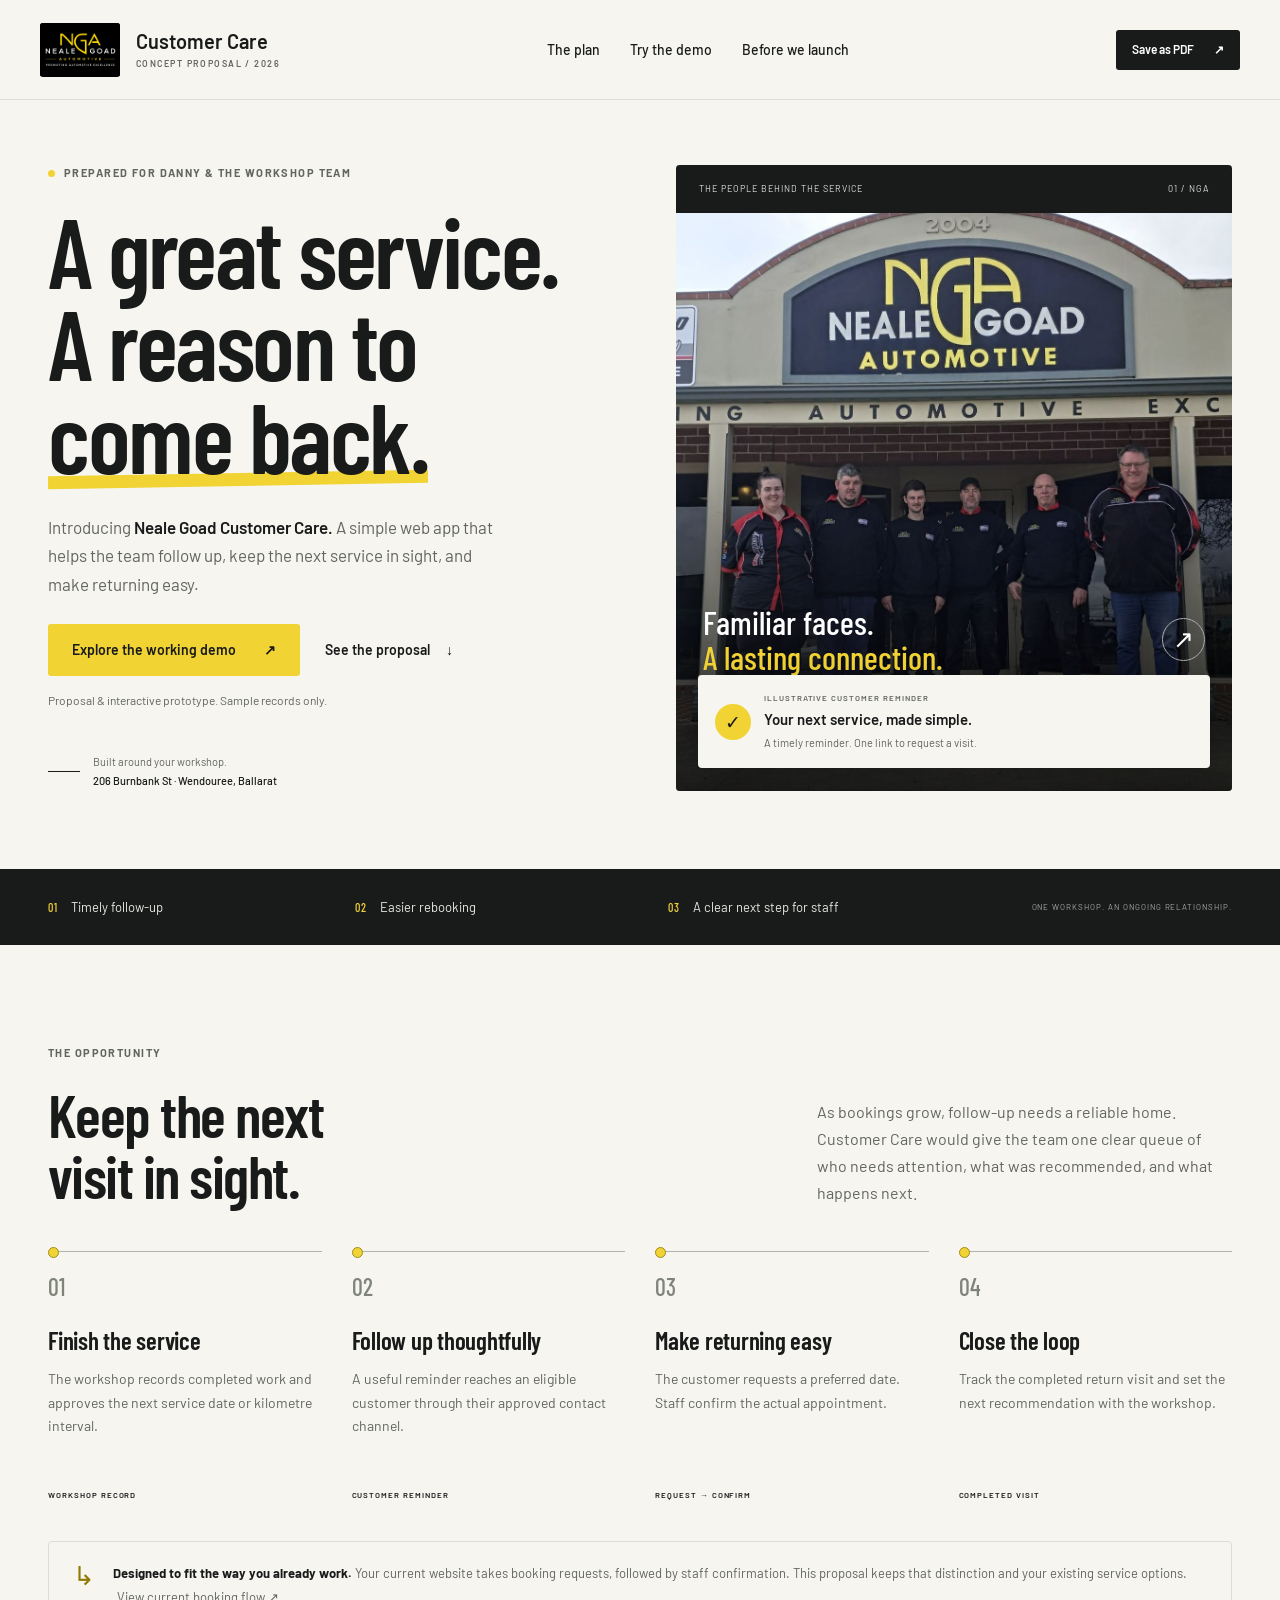
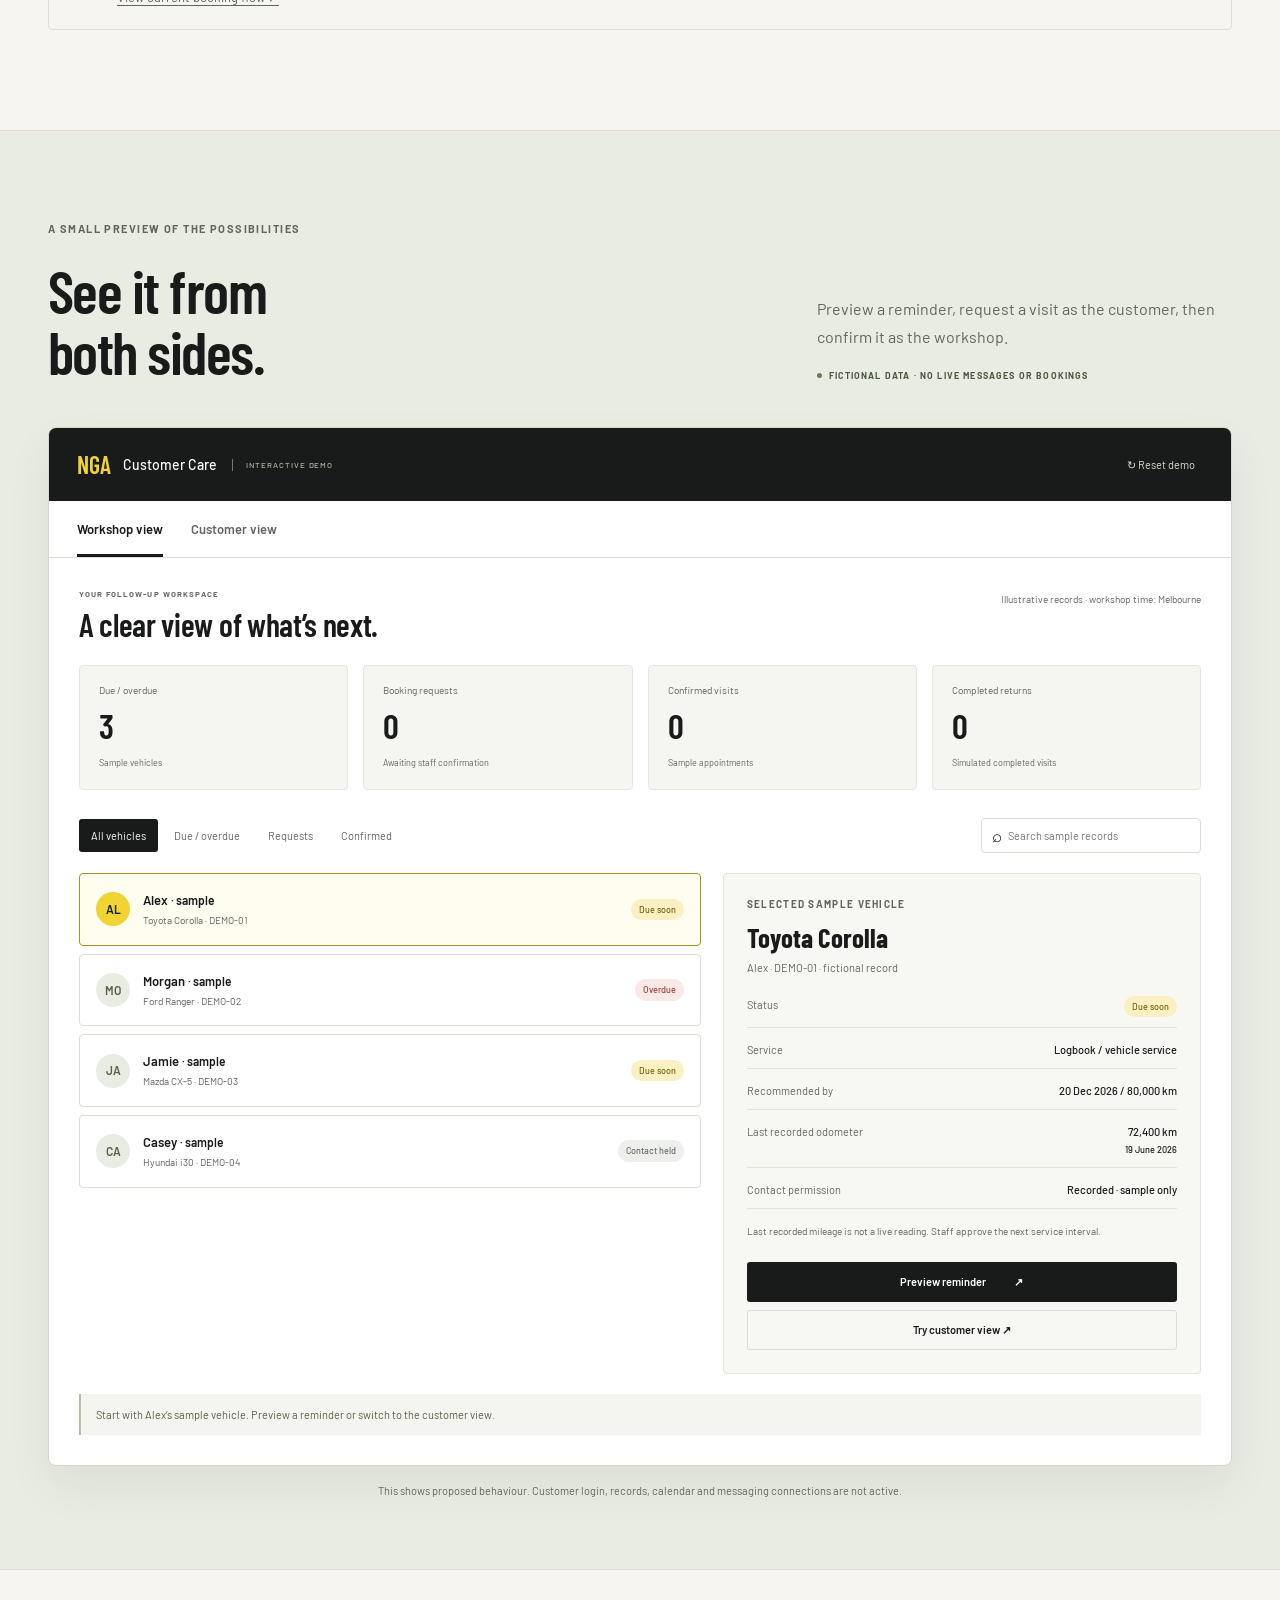
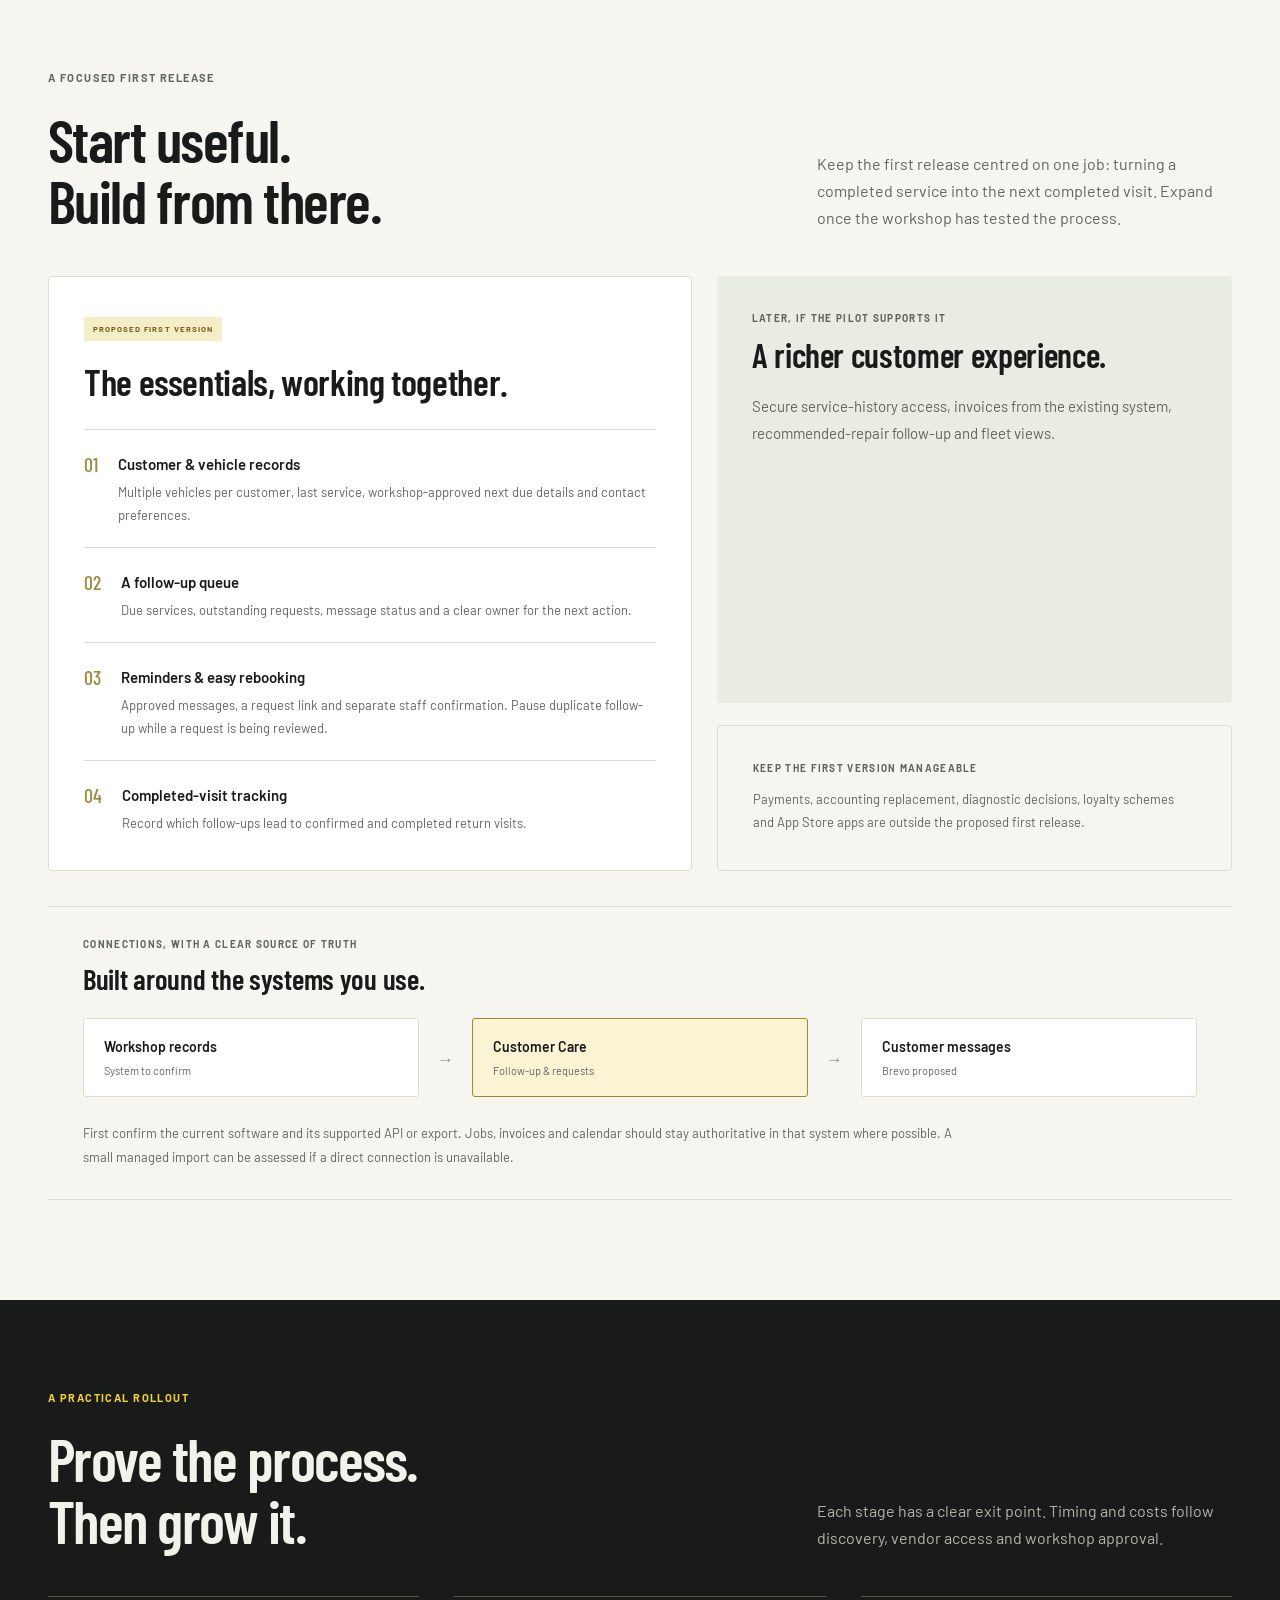
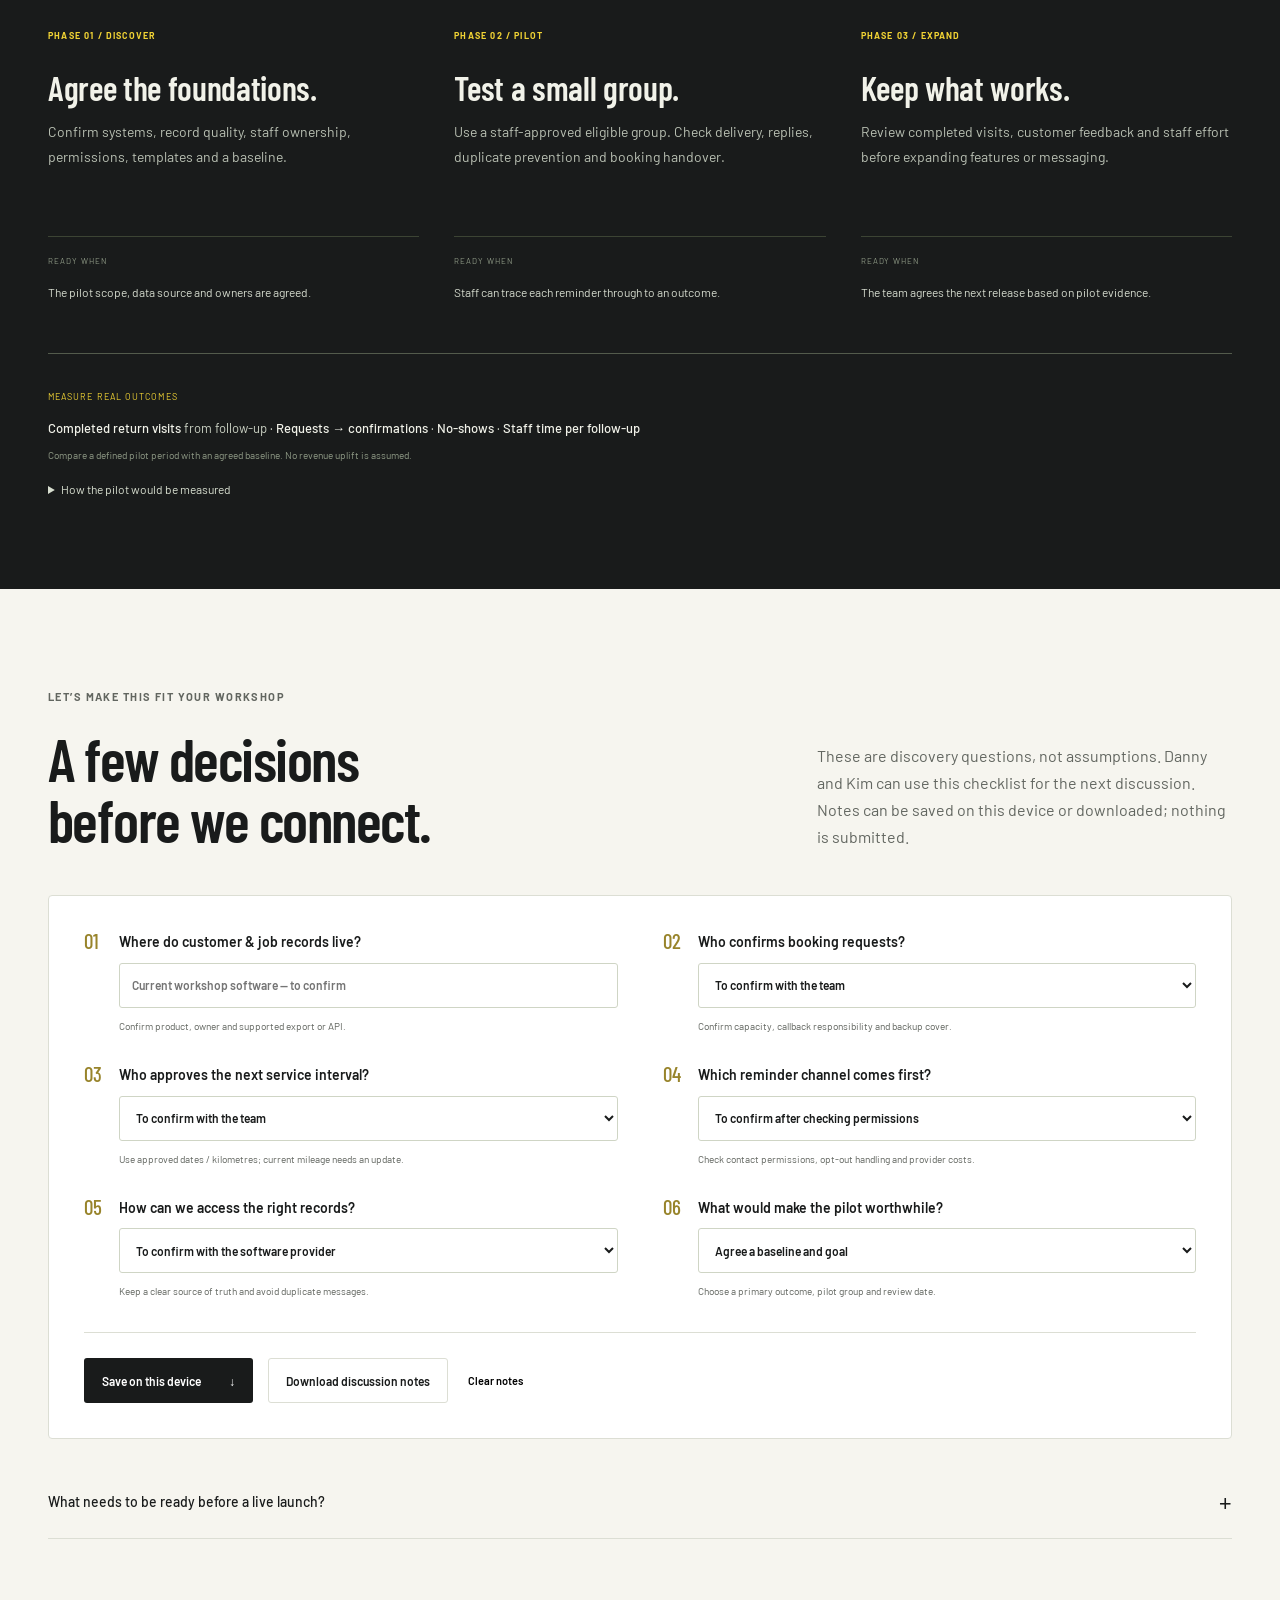
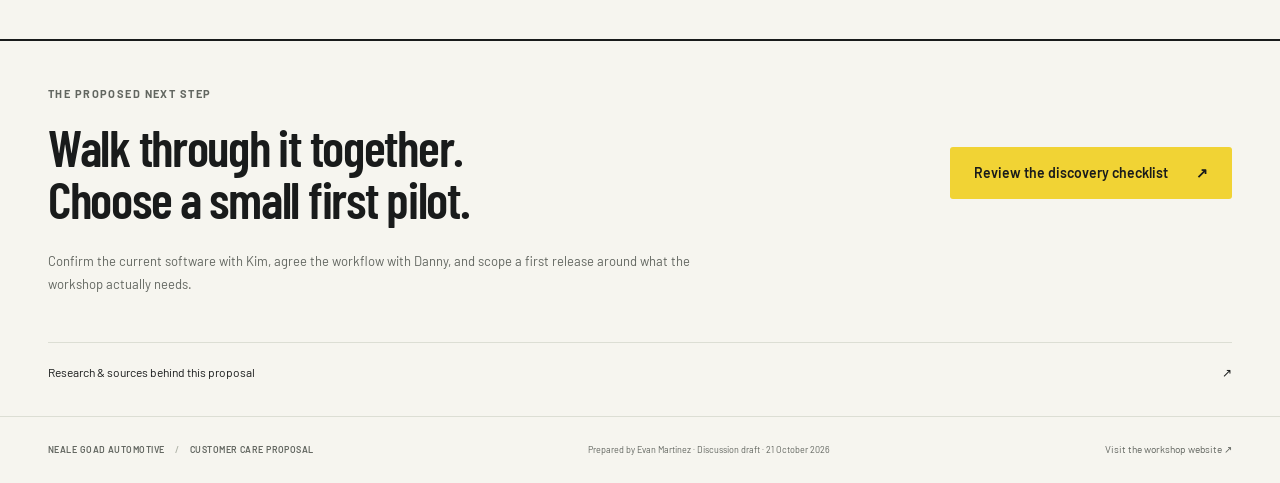
==== index.html @ a25756d2 "Add Customer Care proposal, interactive demo and discovery checklist" ====
<!doctype html>
<html lang="en-AU">
<head>
  <meta charset="utf-8">
  <meta name="viewport" content="width=device-width, initial-scale=1">
  <meta name="robots" content="noindex, nofollow">
  <meta name="description" content="A proposal for Neale Goad Customer Care: timely service follow-up, easier rebooking and a clear view of returning customers. Includes an interactive demonstration.">
  <meta name="theme-color" content="#191b1b">
  <title>Customer Care — A proposal for Neale Goad Automotive</title>
  <link rel="icon" href="assets/favicon.svg" type="image/svg+xml">
  <link rel="preconnect" href="https://fonts.googleapis.com">
  <link rel="preconnect" href="https://fonts.gstatic.com" crossorigin>
  <link href="https://fonts.googleapis.com/css2?family=Barlow+Condensed:wght@500;600;700;800&family=Barlow:wght@400;500;600;700&display=swap" rel="stylesheet">
  <link rel="stylesheet" href="styles.css">
  <script src="app.js" defer></script>
</head>
<body>
<a class="skip-link" href="#main">Skip to content</a>
<header class="header">
  <a class="brand" href="#" aria-label="Customer Care proposal home"><img src="assets/nga-logo.jpeg" width="84" height="56" alt="Neale Goad Automotive"><span>Customer Care<small>CONCEPT PROPOSAL / 2026</small></span></a>
  <nav aria-label="Main navigation"><a href="#the-plan">The plan</a><a href="#demo">Try the demo</a><a href="#launch">Before we launch</a></nav>
  <button class="button button-small button-dark" id="print-button" type="button">Save as PDF <span aria-hidden="true">↗</span></button>
</header>
<main id="main">
  <section class="hero wrap">
    <div class="hero-copy">
      <p class="eyebrow"><span class="dot"></span> PREPARED FOR DANNY & THE WORKSHOP TEAM</p>
      <h1>A great service.<br>A reason to<br><span>come back.</span></h1>
      <p class="hero-intro">Introducing <strong>Neale Goad Customer Care.</strong> A simple web app that helps the team follow up, keep the next service in sight, and make returning easy.</p>
      <div class="hero-actions"><a class="button button-yellow" href="#demo">Explore the working demo <span aria-hidden="true">↗</span></a><a class="text-link" href="#the-plan">See the proposal <span aria-hidden="true">↓</span></a></div>
      <p class="fine hero-note">Proposal & interactive prototype. Sample records only.</p>
      <div class="hero-signature"><span class="signature-line"></span><span>Built around your workshop.<br><strong>206 Burnbank St · Wendouree, Ballarat</strong></span></div>
    </div>
    <div class="hero-visual">
      <div class="visual-label"><span>THE PEOPLE BEHIND THE SERVICE</span><span>01 / NGA</span></div>
      <img class="team-photo" src="assets/workshop-team.jpg" width="1400" height="1322" alt="The Neale Goad Automotive team outside the Wendouree workshop">
      <div class="photo-caption"><span>Familiar faces.<br><strong>A lasting connection.</strong></span><span class="round-arrow" aria-hidden="true">↗</span></div>
      <div class="notification"><span class="notification-icon" aria-hidden="true">✓</span><div><small>ILLUSTRATIVE CUSTOMER REMINDER</small><strong>Your next service, made simple.</strong><span>A timely reminder. One link to request a visit.</span></div></div>
    </div>
  </section>

  <div class="value-strip"><div class="wrap strip-inner"><span><b>01</b> Timely follow-up</span><span><b>02</b> Easier rebooking</span><span><b>03</b> A clear next step for staff</span><span class="strip-end">ONE WORKSHOP. AN ONGOING RELATIONSHIP.</span></div></div>

  <section class="section wrap" id="the-plan">
    <div class="section-heading"><div><p class="eyebrow">THE OPPORTUNITY</p><h2>Keep the next<br>visit in sight.</h2></div><p>As bookings grow, follow-up needs a reliable home. Customer Care would give the team one clear queue of who needs attention, what was recommended, and what happens next.</p></div>
    <div class="journey" aria-label="Proposed customer journey">
      <article><span class="step-number">01</span><h3>Finish the service</h3><p>The workshop records completed work and approves the next service date or kilometre interval.</p><span class="step-tag">WORKSHOP RECORD</span></article>
      <article><span class="step-number">02</span><h3>Follow up thoughtfully</h3><p>A useful reminder reaches an eligible customer through their approved contact channel.</p><span class="step-tag">CUSTOMER REMINDER</span></article>
      <article><span class="step-number">03</span><h3>Make returning easy</h3><p>The customer requests a preferred date. Staff confirm the actual appointment.</p><span class="step-tag">REQUEST → CONFIRM</span></article>
      <article><span class="step-number">04</span><h3>Close the loop</h3><p>Track the completed return visit and set the next recommendation with the workshop.</p><span class="step-tag">COMPLETED VISIT</span></article>
    </div>
    <div class="alignment-note"><span class="note-icon" aria-hidden="true">↳</span><p><strong>Designed to fit the way you already work.</strong> Your current website takes booking requests, followed by staff confirmation. This proposal keeps that distinction and your existing service options. <a href="https://ballaratcarrepairsandservicing.com.au/book-service/" target="_blank" rel="noopener">View current booking flow ↗</a></p></div>
  </section>

  <section class="demo-section" id="demo">
    <div class="wrap">
      <div class="section-heading"><div><p class="eyebrow">A SMALL PREVIEW OF THE POSSIBILITIES</p><h2>See it from<br>both sides.</h2></div><div class="demo-explanation"><p>Preview a reminder, request a visit as the customer, then confirm it as the workshop.</p><div class="sample-tag"><span class="dot"></span> FICTIONAL DATA · NO LIVE MESSAGES OR BOOKINGS</div></div></div>
      <div class="demo-shell">
        <div class="demo-topbar"><div class="demo-wordmark"><span>NGA</span> Customer Care <small>INTERACTIVE DEMO</small></div><button class="reset-button" id="reset-demo" type="button">↻ Reset demo</button></div>
        <div class="demo-tabs" role="tablist" aria-label="Demo perspective"><button id="staff-tab" role="tab" aria-selected="true" aria-controls="staff-panel" tabindex="0">Workshop view</button><button id="customer-tab" role="tab" aria-selected="false" aria-controls="customer-panel" tabindex="-1">Customer view</button></div>
        <div class="demo-panel" id="staff-panel" role="tabpanel" aria-labelledby="staff-tab">
          <div class="dashboard-header"><div><p class="mini-label">YOUR FOLLOW-UP WORKSPACE</p><h3>A clear view of what’s next.</h3></div><span class="muted-label">Illustrative records · workshop time: Melbourne</span></div>
          <div class="dashboard-stats" id="demo-stats"></div>
          <div class="dashboard-tools"><div class="filter-group" role="group" aria-label="Filter sample records"><button class="active" data-filter="all" aria-pressed="true">All vehicles</button><button data-filter="due" aria-pressed="false">Due / overdue</button><button data-filter="requested" aria-pressed="false">Requests</button><button data-filter="confirmed" aria-pressed="false">Confirmed</button></div><label class="search-field"><span class="sr-only">Search sample customer or vehicle</span><span aria-hidden="true">⌕</span><input id="sample-search" type="search" placeholder="Search sample records" autocomplete="off"></label></div>
          <div class="workspace-grid"><div class="records-list" id="records-list" aria-label="Sample vehicle records"></div><aside class="record-detail" id="record-detail" aria-label="Selected vehicle details"></aside></div>
          <div class="demo-status" role="status" aria-live="polite" id="demo-status">Start with Alex’s sample vehicle. Preview a reminder or switch to the customer view.</div>
        </div>
        <div class="demo-panel" id="customer-panel" role="tabpanel" aria-labelledby="customer-tab" hidden>
          <div class="customer-layout">
            <div class="customer-summary"><p class="mini-label">ALEX · SAMPLE CUSTOMER</p><h3>Your next visit,<br>without the fuss.</h3><div class="vehicle-illustration" aria-hidden="true"><svg viewBox="0 0 400 150" fill="none"><path d="M53 98 75 58c5-8 13-13 24-13h158c12 0 22 5 31 13l34 30 28 9c10 3 15 9 15 20v7H35v-12c0-8 6-13 18-14Z" fill="#f1d334" stroke="#191b1b" stroke-width="3"/><path d="m97 53-23 39h214l-34-39H97Z" fill="#fffcef" stroke="#191b1b" stroke-width="3"/><path d="M184 53v39" stroke="#191b1b" stroke-width="3"/><circle cx="108" cy="122" r="23" fill="#191b1b"/><circle cx="108" cy="122" r="11" fill="#d8d8cf"/><circle cx="297" cy="122" r="23" fill="#191b1b"/><circle cx="297" cy="122" r="11" fill="#d8d8cf"/><path d="M38 106h26m267 0h28M199 103h16" stroke="#191b1b" stroke-width="3"/></svg></div><h4>Toyota Corolla</h4><p class="sample-registration">DEMO-01 · Illustrative vehicle</p><div class="customer-recommendation"><small>WORKSHOP-SET RECOMMENDATION</small><strong id="customer-due"></strong><span>Or 80,000 km, whichever comes first.</span><p><span id="customer-odometer-note">Last recorded: 72,400 km. Current mileage has not been checked.</span></p></div><div class="customer-state" id="customer-state"></div></div>
            <form id="booking-form" class="booking-form"><p class="mini-label">TRY A SAMPLE REQUEST</p><h3>When would suit you?</h3><p>Choose a preference. The workshop would get in touch to confirm your appointment.</p><label>Service<select id="booking-service" required><option>Logbook / vehicle service</option><option>Mechanical repairs</option><option>Brakes</option><option>Roadworthy inspection</option><option>Diesel / truck</option><option>Fleet servicing</option><option>Classic vehicle</option><option>Other / not sure</option></select></label><div class="form-row"><label>Preferred date<input type="date" id="booking-date" required></label><label>Preferred time<select id="booking-time"><option>Morning</option><option>Afternoon</option><option>Anytime</option></select></label></div><label class="check-label"><input id="pickup-request" type="checkbox"><span>I’d like to ask about pickup & delivery.<small>Within 10 km of Ballarat CBD; staff confirm eligibility and arrangements.</small></span></label><p class="form-error" id="booking-error" role="alert"></p><button class="button button-dark" type="submit" id="request-booking">Try a booking request <span aria-hidden="true">↗</span></button><p class="fine">Demonstration only. Your sample request stays in this page until reset or refresh. Do not enter real customer information.</p><div class="booking-result" id="booking-result" role="status" hidden></div></form>
          </div>
        </div>
      </div>
      <p class="demo-footnote">This shows proposed behaviour. Customer login, records, calendar and messaging connections are not active.</p>
    </div>
  </section>

  <section class="section wrap scope-section" id="scope">
    <div class="section-heading"><div><p class="eyebrow">A FOCUSED FIRST RELEASE</p><h2>Start useful.<br>Build from there.</h2></div><p>Keep the first release centred on one job: turning a completed service into the next completed visit. Expand once the workshop has tested the process.</p></div>
    <div class="scope-grid"><article class="scope-main"><span class="pill">PROPOSED FIRST VERSION</span><h3>The essentials, working together.</h3><ul class="feature-list"><li><span>01</span><div><strong>Customer & vehicle records</strong><p>Multiple vehicles per customer, last service, workshop-approved next due details and contact preferences.</p></div></li><li><span>02</span><div><strong>A follow-up queue</strong><p>Due services, outstanding requests, message status and a clear owner for the next action.</p></div></li><li><span>03</span><div><strong>Reminders & easy rebooking</strong><p>Approved messages, a request link and separate staff confirmation. Pause duplicate follow-up while a request is being reviewed.</p></div></li><li><span>04</span><div><strong>Completed-visit tracking</strong><p>Record which follow-ups lead to confirmed and completed return visits.</p></div></li></ul></article><div class="scope-side"><article><p class="mini-label">LATER, IF THE PILOT SUPPORTS IT</p><h3>A richer customer experience.</h3><p>Secure service-history access, invoices from the existing system, recommended-repair follow-up and fleet views.</p></article><article class="scope-boundary"><p class="mini-label">KEEP THE FIRST VERSION MANAGEABLE</p><p>Payments, accounting replacement, diagnostic decisions, loyalty schemes and App Store apps are outside the proposed first release.</p></article></div></div>
    <div class="connections"><div><p class="mini-label">CONNECTIONS, WITH A CLEAR SOURCE OF TRUTH</p><h3>Built around the systems you use.</h3></div><div class="connection-flow"><span>Workshop records<small>System to confirm</small></span><i aria-hidden="true">→</i><span class="flow-focus">Customer Care<small>Follow-up & requests</small></span><i aria-hidden="true">→</i><span>Customer messages<small>Brevo proposed</small></span></div><p>First confirm the current software and its supported API or export. Jobs, invoices and calendar should stay authoritative in that system where possible. A small managed import can be assessed if a direct connection is unavailable.</p></div>
  </section>

  <section class="rollout-section"><div class="wrap"><div class="section-heading"><div><p class="eyebrow">A PRACTICAL ROLLOUT</p><h2>Prove the process.<br>Then grow it.</h2></div><p>Each stage has a clear exit point. Timing and costs follow discovery, vendor access and workshop approval.</p></div><div class="rollout-grid"><article><span class="phase">PHASE 01 / DISCOVER</span><h3>Agree the foundations.</h3><p>Confirm systems, record quality, staff ownership, permissions, templates and a baseline.</p><div class="exit"><small>READY WHEN</small><span>The pilot scope, data source and owners are agreed.</span></div></article><article><span class="phase">PHASE 02 / PILOT</span><h3>Test a small group.</h3><p>Use a staff-approved eligible group. Check delivery, replies, duplicate prevention and booking handover.</p><div class="exit"><small>READY WHEN</small><span>Staff can trace each reminder through to an outcome.</span></div></article><article><span class="phase">PHASE 03 / EXPAND</span><h3>Keep what works.</h3><p>Review completed visits, customer feedback and staff effort before expanding features or messaging.</p><div class="exit"><small>READY WHEN</small><span>The team agrees the next release based on pilot evidence.</span></div></article></div><div class="metrics-line"><span>MEASURE REAL OUTCOMES</span><p><strong>Completed return visits</strong> from follow-up · <strong>Requests → confirmations</strong> · <strong>No-shows</strong> · <strong>Staff time per follow-up</strong></p><small>Compare a defined pilot period with an agreed baseline. No revenue uplift is assumed.</small><details class="metric-definitions"><summary>How the pilot would be measured</summary><p><strong>Return rate:</strong> eligible reminder recipients with a completed return service ÷ eligible reminder recipients, within an agreed measurement window. Match visits to the follow-up record; do not assume a reminder caused every return.</p><p><strong>Request conversion:</strong> confirmed appointments ÷ booking requests for the same cohort and period. Track completed visits separately.</p><p><strong>No-show rate:</strong> missed appointments ÷ confirmed appointments due in the period. Compare staff follow-up time using the same task definition before and during the pilot.</p></details></div></div></section>

  <section class="section wrap" id="launch">
    <div class="section-heading"><div><p class="eyebrow">LET’S MAKE THIS FIT YOUR WORKSHOP</p><h2>A few decisions<br>before we connect.</h2></div><p>These are discovery questions, not assumptions. Danny and Kim can use this checklist for the next discussion. Notes can be saved on this device or downloaded; nothing is submitted.</p></div>
    <form id="discovery-form" class="discovery-form"><div class="discovery-grid"><label><span class="question-number">01</span><strong>Where do customer & job records live?</strong><input id="system-name" name="system" placeholder="Current workshop software — to confirm" maxlength="120" autocomplete="off"><small>Confirm product, owner and supported export or API.</small></label><label><span class="question-number">02</span><strong>Who confirms booking requests?</strong><select name="bookingOwner"><option value="">To confirm with the team</option>Kim / service advisor — proposed</option>Workshop manager — proposed</option>Another nominated staff member</option></select><small>Confirm capacity, callback responsibility and backup cover.</small></label><label><span class="question-number">03</span><strong>Who approves the next service interval?</strong><select name="serviceOwner"><option value="">To confirm with the team</option>Assigned technician</option>Workshop manager</option>Existing software schedule, reviewed by staff</option></select><small>Use approved dates / kilometres; current mileage needs an update.</small></label><label><span class="question-number">04</span><strong>Which reminder channel comes first?</strong><select name="channel"><option value="">To confirm after checking permissions</option>Email-first pilot</option>SMS-first pilot, subject to sender setup</option>Both, using customer preferences</option></select><small>Check contact permissions, opt-out handling and provider costs.</small></label><label><span class="question-number">05</span><strong>How can we access the right records?</strong><select name="dataPath"><option value="">To confirm with the software provider</option>Supported API / integration</option>Staff-managed export for a small pilot</option>Data review needed before deciding</option></select><small>Keep a clear source of truth and avoid duplicate messages.</small></label><label><span class="question-number">06</span><strong>What would make the pilot worthwhile?</strong><select name="pilotGoal"><option value="">Agree a baseline and goal</option>More completed returning services</option>Less manual follow-up time</option>Fewer missed appointments</option></select><small>Choose a primary outcome, pilot group and review date.</small></label></div><div class="discovery-actions"><button class="button button-dark" id="save-notes" type="button">Save on this device <span aria-hidden="true">↓</span></button><button class="button button-outline" id="download-notes" type="button">Download discussion notes</button><button class="text-link" id="clear-notes" type="button">Clear notes</button><span id="notes-status" role="status" aria-live="polite"></span></div></form>
    <details class="launch-details"><summary>What needs to be ready before a live launch?<span aria-hidden="true">+</span></summary><div class="readiness-grid"><div><h3>Records & access</h3><p>Confirm customer ownership, staff permissions, secure customer access, backup and retention rules. A registration number alone should not unlock someone’s history.</p></div><div><h3>Messages & preferences</h3><p>Approve templates, consent evidence, reply ownership, opt-out handling and Australian SMS sender setup. Promotional content needs appropriate marketing permission.</p></div><div><h3>Workshop operations</h3><p>Confirm actual hours, pickup eligibility, appointment capacity and who handles exceptions. Roadworthy inspections are not given an invented recurring expiry schedule.</p></div><div><h3>Live service connections</h3><p>A secure backend, vendor access, monitoring and approved running costs are required. This public prototype cannot send messages or access workshop records.</p></div></div></details>
  </section>

  <section class="closing wrap"><p class="eyebrow">THE PROPOSED NEXT STEP</p><div><h2>Walk through it together.<br>Choose a small first pilot.</h2><a class="button button-yellow" href="#launch">Review the discovery checklist <span aria-hidden="true">↗</span></a></div><p>Confirm the current software with Kim, agree the workflow with Danny, and scope a first release around what the workshop actually needs.</p></section>
  <section class="sources wrap"><details><summary>Research & sources behind this proposal <span aria-hidden="true">↗</span></summary><p>Reviewed 21 October 2026. Business information comes from the public website. App features, rollout and sample records are proposals; integration access remains unconfirmed.</p><div class="source-links"><a href="https://ballaratcarrepairsandservicing.com.au/" target="_blank" rel="noopener">Workshop identity & team ↗</a><a href="https://ballaratcarrepairsandservicing.com.au/book-service/" target="_blank" rel="noopener">Existing booking request flow ↗</a><a href="https://ballaratcarrepairsandservicing.com.au/services-ballarat/" target="_blank" rel="noopener">Current service range ↗</a><a href="https://developers.brevo.com/docs/send-a-transactional-email" target="_blank" rel="noopener">Brevo email capabilities ↗</a><a href="https://developers.brevo.com/docs/transactional-sms-endpoints" target="_blank" rel="noopener">Brevo SMS capabilities ↗</a><a href="https://www.acma.gov.au/avoid-sending-spam" target="_blank" rel="noopener">ACMA messaging guidance ↗</a><a href="https://www.acma.gov.au/sms-sender-id-register" target="_blank" rel="noopener">Australian SMS sender setup ↗</a></div></details></section>
</main>
<footer class="footer wrap"><span>NEALE GOAD AUTOMOTIVE <span class="footer-divider">/</span> CUSTOMER CARE PROPOSAL</span><span>Prepared by Evan Martinez · Discussion draft · 21 October 2026</span><a href="https://ballaratcarrepairsandservicing.com.au/" target="_blank" rel="noopener">Visit the workshop website ↗</a></footer>
<dialog id="reminder-dialog" aria-labelledby="reminder-title"><div class="dialog-heading"><div><p class="mini-label">PREVIEW · NOT SENT</p><h2 id="reminder-title">A useful reminder.</h2></div><button id="close-reminder" class="icon-button" aria-label="Close reminder preview">×</button></div><div id="reminder-content"></div><div class="dialog-actions"><button class="button button-dark" id="simulate-reminder">Simulate reminder</button><button class="button button-outline" id="view-customer">Try customer view ↗</button></div><p class="fine">Illustrative wording only. Final templates and channel permissions need workshop approval. No messages leave this demo.</p></dialog>
</body>
</html>
---- styles.css ----
:root{--paper:#f6f5ef;--white:#fff;--ink:#191b1b;--muted:#626660;--line:#dcded4;--yellow:#f1d334;--green:#27704f;--red:#a84036;--head:'Barlow Condensed','Arial Narrow',sans-serif;--body:'Barlow',Arial,sans-serif}
*{box-sizing:border-box}html{scroll-behavior:smooth;scroll-padding-top:100px}body{margin:0;color:var(--ink);background:var(--paper);font:17px/1.55 var(--body);-webkit-font-smoothing:antialiased}button,input,select{font:inherit}button,a,input,select,summary{-webkit-tap-highlight-color:transparent}button,a,summary{touch-action:manipulation}a{color:inherit}button{cursor:pointer}button:disabled{cursor:default}img{max-width:100%;display:block}h1,h2,h3,h4,p{margin:0}h1,h2,h3,h4{line-height:1.02}h1,h2{font-family:var(--head);font-weight:600;letter-spacing:-.025em}h2{font-size:clamp(44px,4.7vw,68px)}h3{font-family:var(--head);font-size:29px;font-weight:600;letter-spacing:-.01em}h4{font-size:21px}p{color:var(--muted)}button{border:0}a,button,input,select,summary{outline-offset:5px}a:focus-visible,button:focus-visible,input:focus-visible,select:focus-visible,summary:focus-visible{outline:3px solid #997600}::selection{background:var(--yellow);color:var(--ink)}[hidden]{display:none!important}.wrap{max-width:1320px;margin:0 auto;padding-left:48px;padding-right:48px}.section{padding-top:100px;padding-bottom:100px}.eyebrow,.mini-label,.pill,.sample-tag,.phase{font-size:11px;letter-spacing:.13em;font-weight:700;line-height:1.5}.eyebrow{display:flex;gap:9px;align-items:center;color:var(--muted);margin-bottom:22px}.dot{display:inline-block;width:7px;height:7px;border-radius:50%;background:var(--yellow);flex:none}.mini-label{color:var(--muted);margin-bottom:12px;font-size:10px}.fine{font-size:12px;line-height:1.5}.sr-only{position:absolute;width:1px;height:1px;padding:0;margin:-1px;overflow:hidden;clip:rect(0,0,0,0);white-space:nowrap;border:0}.skip-link{position:fixed;top:-70px;left:20px;padding:12px 20px;background:var(--yellow);z-index:100}.skip-link:focus{top:10px}.header{height:100px;border-bottom:1px solid var(--line);display:flex;align-items:center;justify-content:space-between;padding:0 max(40px,calc((100vw - 1224px)/2));gap:24px;background:var(--paper)}.brand{display:flex;align-items:center;gap:16px;text-decoration:none}.brand img{width:80px;height:54px;object-fit:contain;background:#000;border-radius:3px}.brand>span{font-weight:600;font-size:20px;line-height:1.1}.brand small{display:block;font-size:9px;color:var(--muted);letter-spacing:.16em;margin-top:7px}.header nav{display:flex;gap:30px}.header nav a{font-size:14px;text-decoration:none;font-weight:500}.header nav a:hover{text-decoration:underline;text-underline-offset:7px}.button{display:inline-flex;gap:28px;align-items:center;justify-content:space-between;min-height:52px;padding:14px 23px;font-weight:600;font-size:14px;text-decoration:none;border:1px solid transparent;border-radius:3px;transition:background .18s,transform .18s}.button:hover:not(:disabled){transform:translateY(-2px)}.button-dark{background:var(--ink);color:var(--white)}.button-dark:hover:not(:disabled){background:#353a35}.button-yellow{background:var(--yellow);color:var(--ink)}.button-yellow:hover{background:#ffe36a}.button-small{font-size:12px;min-height:40px;padding:9px 15px;gap:20px}.button-outline{border-color:var(--line);background:transparent;color:var(--ink)}.button-outline:hover{background:#eaece3}.text-link{font-size:14px;font-weight:600;text-decoration:none;display:inline-flex;gap:16px;align-items:center;background:none;padding:0}.text-link:hover{text-decoration:underline;text-underline-offset:5px}.hero{display:grid;grid-template-columns:1.03fr 1fr;gap:55px;padding-top:65px;padding-bottom:78px;align-items:center}.hero h1{font-size:clamp(72px,7.7vw,108px);line-height:.94;letter-spacing:-.025em}.hero h1>span{position:relative;z-index:0;display:inline-block}.hero h1>span:after{content:'';position:absolute;z-index:-1;left:0;bottom:-5px;width:100%;height:13px;background:var(--yellow);transform:rotate(-1deg)}.hero-intro{font-size:17px;max-width:460px;margin-top:32px;line-height:1.65}.hero-intro strong{color:var(--ink);font-weight:600}.hero-actions{display:flex;align-items:center;gap:25px;margin-top:26px;flex-wrap:wrap}.hero-note{margin-top:15px}.hero-signature{display:flex;align-items:center;gap:13px;margin-top:43px;font-size:11px;line-height:1.8;color:var(--muted)}.hero-signature strong{font-weight:500;color:var(--ink)}.signature-line{width:32px;height:1px;background:var(--ink)}.hero-visual{position:relative;align-self:stretch;min-height:590px;background:#272c2a;border-radius:4px;overflow:hidden}.visual-label{position:absolute;top:0;z-index:2;left:0;right:0;padding:17px 23px;display:flex;justify-content:space-between;background:var(--ink);color:#ddd;font-size:9px;letter-spacing:.11em}.team-photo{height:100%;width:100%;object-fit:cover;position:absolute;object-position:52% center}.hero-visual:after{content:'';position:absolute;inset:40% 0 0;background:linear-gradient(transparent,rgba(0,0,0,.86));pointer-events:none}.photo-caption{position:absolute;bottom:117px;left:27px;right:27px;z-index:1;display:flex;justify-content:space-between;align-items:center;color:#fff;font-family:var(--head);font-size:33px;line-height:1.05;font-weight:500}.photo-caption strong{font-weight:500;color:var(--yellow)}.round-arrow{height:43px;width:43px;border-radius:50%;border:1px solid #aaa;display:flex;align-items:center;justify-content:center;font-family:Arial;font-size:25px}.notification{position:absolute;bottom:23px;left:22px;right:22px;background:var(--paper);z-index:3;display:flex;align-items:center;gap:13px;padding:17px;border-radius:4px;box-shadow:0 7px 24px #0003}.notification-icon{background:var(--yellow);width:36px;height:36px;display:flex;align-items:center;justify-content:center;flex:none;border-radius:50%;font-size:19px}.notification div{display:flex;flex-direction:column;gap:3px}.notification small{font-size:8px;font-weight:600;letter-spacing:.12em;color:var(--muted)}.notification strong{font-size:15px;font-weight:600}.notification div>span{font-size:11px;color:var(--muted)}.value-strip{background:var(--ink);color:#e9e9e2}.strip-inner{display:flex;align-items:center;justify-content:space-between;gap:20px;min-height:76px}.strip-inner>span{font-size:13px;display:flex;gap:13px;align-items:center}.strip-inner b{font:500 12px var(--head);color:var(--yellow);letter-spacing:.07em}.strip-inner .strip-end{font-size:8px;letter-spacing:.12em;color:#aaa}.section-heading{display:flex;align-items:flex-end;justify-content:space-between;gap:60px;margin-bottom:45px}.section-heading>div:first-child{flex:1}.section-heading>p,.demo-explanation{max-width:415px;font-size:16px;line-height:1.7;flex:1}.journey{display:grid;grid-template-columns:repeat(4,1fr);gap:30px}.journey article{border-top:1px solid #afb5a8;padding-top:20px;position:relative}.journey article:before{content:'';position:absolute;top:-5px;left:0;width:9px;height:9px;background:var(--yellow);border:1px solid #a18d1c;border-radius:50%}.step-number{font:500 24px var(--head);color:#7e8478;display:block;margin-bottom:27px}.journey h3{font-size:25px;margin-bottom:13px}.journey p{font-size:14px;min-height:104px;line-height:1.7}.step-tag{font-size:8px;letter-spacing:.12em;font-weight:600;display:block;margin-top:18px}.alignment-note{margin-top:40px;border:1px solid var(--line);border-radius:4px;padding:20px 24px;display:flex;gap:18px;align-items:flex-start}.note-icon{font-size:26px;line-height:1;color:#927a00}.alignment-note p{font-size:13px;line-height:1.8}.alignment-note strong{color:var(--ink)}.alignment-note a{display:inline-block;margin-left:4px;text-underline-offset:3px}.demo-section{padding:90px 0 70px;background:#e9ece3;border-top:1px solid var(--line);border-bottom:1px solid var(--line)}.sample-tag{display:flex;gap:7px;align-items:center;color:#4c5744;font-size:9px;margin-top:19px}.sample-tag .dot{width:5px;height:5px;background:#6b785c}.demo-shell{background:#fff;border:1px solid #d3d8ca;border-radius:8px;box-shadow:0 20px 45px #1d271010;overflow:hidden}.demo-topbar{display:flex;align-items:center;justify-content:space-between;padding:20px 28px;background:var(--ink);color:#fff;gap:12px}.demo-wordmark{display:flex;align-items:center;gap:12px;font-size:14px;font-weight:500;flex-wrap:wrap}.demo-wordmark>span{font:600 24px var(--head);color:var(--yellow)}.demo-wordmark small{font-size:8px;color:#aeb5a5;letter-spacing:.12em;border-left:1px solid #72796b;padding-left:13px;margin-left:3px}.reset-button{background:transparent;color:#d8dfd0;font-size:11px;white-space:nowrap;padding:8px}.reset-button:hover{color:var(--yellow)}.demo-tabs{display:flex;gap:28px;padding:0 28px;border-bottom:1px solid var(--line)}.demo-tabs button{background:none;border-bottom:3px solid transparent;padding:18px 0 15px;font-size:13px;font-weight:600;color:var(--muted)}.demo-tabs button[aria-selected=true]{border-color:var(--ink);color:var(--ink)}.demo-panel{padding:30px}.dashboard-header{display:flex;justify-content:space-between;align-items:flex-start;gap:20px}.dashboard-header h3{font-size:32px}.dashboard-header .mini-label{font-size:8px;margin-bottom:8px}.muted-label{font-size:10px;color:var(--muted);padding-top:4px}.dashboard-stats{display:grid;grid-template-columns:repeat(4,1fr);gap:15px;margin-top:24px;margin-bottom:28px}.dashboard-stat{padding:17px 19px;background:#f5f6f1;border:1px solid #e4e8dd;border-radius:4px}.dashboard-stat>span{display:block;font-size:10px;color:var(--muted)}.dashboard-stat strong{font:600 35px var(--head);line-height:1.2;display:block;margin-top:5px}.dashboard-stat small{font-size:9px;color:var(--muted)}.dashboard-tools{display:flex;justify-content:space-between;gap:20px;align-items:center;margin-bottom:20px;flex-wrap:wrap}.filter-group{display:flex;gap:4px;flex-wrap:wrap}.filter-group button{font-size:11px;padding:8px 12px;border-radius:3px;background:none;color:var(--muted)}.filter-group button.active{background:var(--ink);color:#fff}.search-field{border:1px solid var(--line);border-radius:4px;display:flex;align-items:center;padding:0 10px;gap:6px;width:220px}.search-field input{width:100%;padding:8px 0;border:none;background:none;font-size:11px;outline-offset:2px}.workspace-grid{display:grid;grid-template-columns:1.3fr 1fr;gap:22px;align-items:start}.records-list{display:flex;flex-direction:column;gap:8px}.record-row{display:grid;grid-template-columns:35px 1fr auto;align-items:center;gap:12px;border:1px solid var(--line);background:#fff;padding:16px;border-radius:4px;text-align:left;color:var(--ink);width:100%;transition:border-color .18s,background .18s}.record-row:hover{background:#f8f9f4}.record-row.selected{border-color:#a89225;background:#fffdf0}.avatar{width:34px;height:34px;border-radius:50%;background:#e9ece3;color:#556044;display:flex;align-items:center;justify-content:center;font-size:12px;font-weight:600}.record-row.selected .avatar{background:var(--yellow);color:var(--ink)}.record-name{font-size:13px;font-weight:600;display:block}.record-vehicle{font-size:10px;color:var(--muted);display:block;margin-top:3px}.badge{font-size:9px;line-height:1.5;padding:4px 8px;border-radius:20px;white-space:nowrap;font-weight:500;display:inline-block}.badge-due{color:#78600d;background:#fbf0c4}.badge-overdue{color:#99433e;background:#fbe9e7}.badge-requested{color:#3a5985;background:#e8effb}.badge-confirmed{color:#276645;background:#e6f3e9}.badge-held{color:#6a6d67;background:#edeFEB}.record-detail{background:#f7f8f3;border:1px solid #e2e6d9;border-radius:4px;padding:23px}.record-detail h4{font-family:var(--head);font-size:27px;margin-bottom:7px}.record-detail .detail-meta{font-size:11px;margin-bottom:20px}.detail-list{margin:0;display:grid;gap:13px}.detail-list>div{display:flex;justify-content:space-between;gap:15px;font-size:11px;border-bottom:1px solid #e0e5d8;padding-bottom:10px}.detail-list dt{color:var(--muted)}.detail-list dd{margin:0;text-align:right;font-weight:500;max-width:65%}.detail-note{font-size:10px;margin-top:15px}.detail-actions{display:grid;gap:8px;margin-top:22px}.detail-actions .button{font-size:11px;min-height:40px;justify-content:center;padding:9px}.detail-actions .button:disabled{opacity:.55;transform:none}.demo-status{margin-top:20px;background:#f4f5f0;border-left:2px solid #b5bea6;padding:12px 15px;color:#57604f;font-size:11px;min-height:41px}.empty-records{font-size:13px;padding:25px;background:#f7f8f3;border-radius:4px}.demo-footnote{font-size:11px;margin-top:16px;text-align:center}.customer-layout{display:grid;grid-template-columns:1fr 1fr;gap:60px;padding:9px 10px 15px}.customer-summary{background:#f5f5ed;border:1px solid var(--line);padding:28px;border-radius:4px}.customer-summary h3{font-size:40px}.customer-summary h4{font-family:var(--head);font-size:27px}.vehicle-illustration{max-width:330px;margin:20px 0 12px}.vehicle-illustration svg{width:100%;height:auto}.sample-registration{font-size:11px;margin-top:6px}.customer-recommendation{border-top:1px solid var(--line);margin-top:20px;padding-top:18px}.customer-recommendation small{font-size:8px;letter-spacing:.1em;color:var(--muted);display:block}.customer-recommendation strong{font-size:20px;display:block;margin-top:5px}.customer-recommendation>span{font-size:12px;display:block;margin-top:4px}.customer-recommendation p{font-size:11px;margin-top:12px}.customer-state{font-size:12px;margin-top:18px;font-weight:500}.booking-form{padding:6px 0}.booking-form h3{font-size:36px;margin-bottom:14px}.booking-form>p:not(.mini-label){font-size:13px;line-height:1.7}.booking-form>label{margin-top:22px}.booking-form label,.discovery-form label{display:flex;flex-direction:column;font-size:12px;font-weight:600;gap:8px}.booking-form input[type=date],.booking-form select,.discovery-form input,.discovery-form select{min-height:45px;width:100%;padding:10px 12px;border:1px solid #cfd5c5;border-radius:3px;background:#fff;color:var(--ink);font-size:12px}.form-row{display:grid;grid-template-columns:1fr 1fr;gap:14px;margin-top:18px}.booking-form .check-label{flex-direction:row;align-items:flex-start;gap:10px;font-weight:400;font-size:12px}.check-label input{margin-top:4px;accent-color:var(--ink);width:16px;height:16px;flex:none}.check-label small{display:block;color:var(--muted);font-size:10px;font-weight:400;margin-top:4px}.booking-form .button{width:100%;margin-top:20px}.booking-form .fine{margin-top:13px;font-size:10px!important}.booking-form .form-error{color:var(--red);margin-top:10px;font-size:12px}.booking-result{margin-top:18px;border:1px solid #b7cfbb;border-radius:4px;background:#edf6ef;padding:15px;font-size:12px;line-height:1.7}.booking-result strong{display:block;color:#235a37;margin-bottom:5px}.booking-result button{display:block;margin-top:10px;font-size:12px;text-decoration:underline;background:none;color:#235a37;padding:3px 0}.scope-grid{display:grid;grid-template-columns:1.25fr 1fr;gap:25px}.scope-main{border:1px solid var(--line);background:#fff;padding:35px;border-radius:4px}.pill{display:inline-flex;background:#f4edc6;padding:6px 9px;font-size:8px;color:#73601e;margin-bottom:22px}.scope-main>h3{font-size:37px;margin-bottom:28px}.feature-list{padding:0;list-style:none;margin:0}.feature-list li{display:flex;gap:20px;border-top:1px solid var(--line);padding:20px 0}.feature-list li:last-child{padding-bottom:0}.feature-list li>span{font:500 20px var(--head);color:#9b8b3c;padding-top:2px}.feature-list strong{font-weight:600;font-size:15px}.feature-list p{font-size:13px;margin-top:5px;line-height:1.75}.scope-side{display:flex;flex-direction:column;gap:22px}.scope-side article{padding:35px;background:#e9ece3;border-radius:4px;flex:1}.scope-side h3{font-size:34px;margin-bottom:20px}.scope-side p:not(.mini-label){font-size:15px;line-height:1.8}.scope-side .scope-boundary{background:transparent;border:1px solid var(--line);flex:initial}.scope-boundary p:not(.mini-label){font-size:13px}.connections{margin-top:35px;padding:30px 35px;border-top:1px solid var(--line);border-bottom:1px solid var(--line)}.connections h3{font-size:29px}.connection-flow{display:flex;align-items:center;gap:18px;margin:25px 0}.connection-flow>span{flex:1;background:#fff;border:1px solid var(--line);padding:17px 20px;font-size:14px;font-weight:600;border-radius:3px}.connection-flow small{display:block;font-size:11px;font-weight:400;color:var(--muted);margin-top:4px}.connection-flow .flow-focus{border-color:#9d8a2a;background:#fbf4d4}.connection-flow i{font-style:normal;color:#8d927e}.connections>p{font-size:13px;max-width:900px;line-height:1.8}.rollout-section{background:var(--ink);color:#f1f2e9;padding:90px 0}.rollout-section .eyebrow{color:var(--yellow)}.rollout-section .section-heading>p{color:#afb7aa}.rollout-grid{display:grid;grid-template-columns:repeat(3,1fr);gap:35px}.rollout-grid article{border-top:1px solid #535b4c;padding-top:22px}.phase{font-size:9px;color:var(--yellow)}.rollout-grid h3{font-size:34px;margin:25px 0 14px}.rollout-grid article>p{color:#b9c0b3;font-size:14px;min-height:92px;line-height:1.8}.exit{margin-top:25px;padding-top:18px;border-top:1px solid #3c4434}.exit small{color:#8f9a86;font-size:8px;letter-spacing:.12em;display:block;margin-bottom:9px}.exit span{font-size:12px;color:#d4dacd;line-height:1.7}.metrics-line{margin-top:50px;padding-top:26px;border-top:1px solid #535b4c}.metrics-line>span{color:var(--yellow);font-size:9px;letter-spacing:.12em}.metrics-line p{color:#c9d0c2;font-size:13px;margin-top:10px;line-height:1.9}.metrics-line strong{color:#f1f2e9;font-weight:500}.metrics-line small{color:#8f9a86;font-size:10px;display:block;margin-top:7px}.discovery-form{border:1px solid var(--line);background:#fff;border-radius:4px;padding:35px}.discovery-grid{display:grid;grid-template-columns:repeat(2,1fr);gap:30px 45px}.discovery-form label{gap:10px;position:relative;padding-left:35px}.question-number{position:absolute;left:0;top:-3px;font:500 21px var(--head);color:#98842b}.discovery-form label strong{font-size:14px;font-weight:600}.discovery-form label small{font-size:10px;line-height:1.6;font-weight:400;color:var(--muted)}.discovery-actions{display:flex;gap:15px;align-items:center;flex-wrap:wrap;margin-top:33px;padding-top:25px;border-top:1px solid var(--line)}.discovery-actions .button{font-size:12px;min-height:45px;padding:10px 17px}.discovery-actions>.text-link{font-size:11px;margin:0 5px}.discovery-actions [role=status]{font-size:11px;color:var(--green)}.launch-details{border-bottom:1px solid var(--line);margin-top:26px}.launch-details summary{font-size:14px;padding:17px 0;cursor:pointer;display:flex;align-items:center;justify-content:space-between;font-weight:500}.launch-details summary>span{font-size:25px;font-weight:400}.readiness-grid{display:grid;grid-template-columns:1fr 1fr;gap:25px 45px;padding:20px 0 30px}.readiness-grid h3{font-size:23px;margin-bottom:10px}.readiness-grid p{font-size:12px;line-height:1.8}.closing{padding-top:45px;padding-bottom:45px;border-top:2px solid var(--ink)}.closing>div{display:flex;align-items:center;justify-content:space-between;gap:40px}.closing h2{font-size:clamp(38px,4vw,55px)}.closing>p:last-child{font-size:13px;margin-top:25px;max-width:650px;line-height:1.8}.closing .eyebrow{margin-bottom:18px}.sources{padding-bottom:35px}.sources details{border-top:1px solid var(--line);padding-top:20px}.sources summary{font-size:12px;cursor:pointer;display:flex;justify-content:space-between}.sources p{font-size:11px;max-width:800px;margin-top:15px;line-height:1.8}.source-links{display:flex;gap:10px 25px;flex-wrap:wrap;margin-top:15px}.source-links a{font-size:11px;text-underline-offset:4px}.footer{border-top:1px solid var(--line);padding-top:25px;padding-bottom:25px;display:flex;align-items:center;justify-content:space-between;gap:20px;font-size:9px;color:var(--muted)}.footer>span:first-child{font-weight:600;letter-spacing:.05em}.footer-divider{margin:0 8px;color:#b1b5aa}.footer a{text-decoration:none;font-size:10px}dialog{border:1px solid var(--line);border-radius:7px;background:var(--paper);max-width:550px;width:calc(100% - 30px);padding:28px;color:var(--ink);box-shadow:0 30px 100px #0005}dialog::backdrop{background:#101711aa;backdrop-filter:blur(3px)}.dialog-heading{display:flex;align-items:flex-start;justify-content:space-between;gap:20px;margin-bottom:25px}.dialog-heading h2{font-size:39px}.dialog-heading .mini-label{font-size:9px;margin-bottom:8px}.icon-button{width:30px;height:30px;border-radius:50%;border:1px solid var(--line);background:none;color:var(--ink);font-size:23px;line-height:1}.message-preview{background:#fff;border:1px solid var(--line);border-radius:5px;padding:22px;font-size:14px;line-height:1.8;color:#3b4434}.message-preview p{color:inherit}.message-preview a{font-weight:600;display:block;margin-top:15px}.reminder-permission{display:flex;gap:7px;align-items:center;font-size:11px;color:var(--green);margin-top:14px}.dialog-actions{display:flex;gap:12px;margin:25px 0 15px;flex-wrap:wrap}.dialog-actions .button{font-size:12px;min-height:43px;padding:10px 15px}.dialog-actions .button:disabled{opacity:.5}
@media(min-width:1500px){.wrap{max-width:1400px}.hero{gap:75px}.header{padding-left:calc((100vw - 1304px)/2);padding-right:calc((100vw - 1304px)/2)}}
@media(max-width:1100px){.wrap{padding-left:30px;padding-right:30px}.header{padding:0 30px}.hero{gap:30px;padding-top:45px}.hero h1{font-size:87px}.hero-visual{min-height:580px}.hero-intro{font-size:15px}.header nav{gap:20px}.strip-inner .strip-end{display:none}.section-heading{gap:40px}.journey{gap:20px}.journey h3{font-size:23px}.journey p{min-height:120px;font-size:13px}.workspace-grid{grid-template-columns:1.1fr 1fr}.record-row{grid-template-columns:28px 1fr;padding:13px;gap:10px}.record-row>.badge{grid-column:2;justify-self:start;margin-top:-3px}.avatar{width:28px;height:28px}.customer-layout{gap:30px;padding:0}.dashboard-header .muted-label{max-width:150px}.scope-main,.scope-side article,.discovery-form{padding:25px}.connections{padding:25px}.rollout-grid{gap:25px}.rollout-grid article>p{min-height:115px}.footer{flex-wrap:wrap}}
@media(max-width:760px){html{scroll-padding-top:30px}.wrap{padding-left:22px;padding-right:22px}.header{height:84px;padding:0 22px;gap:12px}.brand{gap:10px}.brand img{width:61px;height:41px}.brand>span{font-size:18px}.brand small{font-size:7px}.header nav{display:none}.header .button-small{font-size:10px;gap:8px;padding:8px 10px;min-height:36px}.hero{grid-template-columns:1fr;padding-top:35px;padding-bottom:40px;gap:35px}.eyebrow{font-size:9px;margin-bottom:19px}.hero h1{font-size:clamp(68px,15vw,92px)}.hero-intro{max-width:500px;font-size:16px;margin-top:28px}.hero-signature{margin-top:25px}.hero-visual{min-height:540px}.hero-actions{gap:21px}.button{padding:13px 18px;font-size:13px}.hero .button{gap:20px}.strip-inner{min-height:72px;gap:12px}.strip-inner>span{font-size:10px;gap:6px}.strip-inner b{font-size:10px}.section{padding-top:65px;padding-bottom:65px}.section-heading{display:block;margin-bottom:30px}.section-heading>p,.demo-explanation{max-width:100%;margin-top:23px;font-size:15px}.journey{grid-template-columns:1fr 1fr;gap:32px 22px}.journey p{min-height:95px}.step-number{margin-bottom:16px}.step-tag{font-size:7px;margin-top:14px}.alignment-note{padding:16px;gap:12px;margin-top:30px}.alignment-note p{font-size:12px}.demo-section{padding:65px 0 40px}.demo-topbar{padding:16px}.demo-wordmark{gap:8px;font-size:12px}.demo-wordmark small{display:none}.demo-tabs{padding:0 17px;gap:25px}.demo-tabs button{font-size:12px;padding-top:15px}.demo-panel{padding:18px 15px}.dashboard-header{display:block}.dashboard-header h3{font-size:30px}.muted-label{display:block;margin-top:10px}.dashboard-header .muted-label{max-width:100%;font-size:9px}.dashboard-stats{grid-template-columns:repeat(2,1fr);gap:9px;margin:18px 0}.dashboard-stat{padding:12px}.dashboard-stat strong{font-size:30px}.dashboard-stat>span{font-size:10px}.dashboard-tools{gap:12px}.filter-group{gap:2px}.filter-group button{padding:7px 8px;font-size:10px}.search-field{width:100%}.workspace-grid{grid-template-columns:1fr;gap:17px}.record-row{grid-template-columns:30px 1fr auto;padding:13px;gap:10px}.record-row>.badge{grid-column:auto;justify-self:end;margin-top:0;font-size:8px}.record-vehicle{font-size:9px}.record-name{font-size:12px}.record-detail{padding:19px}.detail-list>div{font-size:11px}.detail-actions{grid-template-columns:1fr 1fr}.detail-actions>.button:only-child{grid-column:1/-1}.demo-status{font-size:10px}.customer-layout{grid-template-columns:1fr;gap:25px}.customer-summary{padding:23px}.customer-summary h3{font-size:36px}.vehicle-illustration{max-width:270px;margin:12px auto}.customer-recommendation{margin-top:15px}.booking-form{padding:0 5px}.booking-form h3{font-size:32px}.scope-grid{grid-template-columns:1fr;gap:20px}.scope-main{padding:24px}.scope-main>h3{font-size:32px}.scope-side{gap:20px}.scope-side article{padding:24px}.scope-side h3{font-size:29px}.scope-side p:not(.mini-label){font-size:13px}.connection-flow{gap:10px;flex-direction:column;align-items:stretch}.connection-flow i{text-align:center;transform:rotate(90deg);line-height:1}.connections{padding:25px 0}.connection-flow>span{padding:14px 17px}.rollout-section{padding:65px 0}.rollout-grid{grid-template-columns:1fr;gap:30px}.rollout-grid h3{margin-top:15px;font-size:31px}.rollout-grid article>p{min-height:0;font-size:14px}.exit{margin-top:18px;padding-top:14px}.metrics-line{margin-top:30px}.discovery-form{padding:24px 18px}.discovery-grid{grid-template-columns:1fr;gap:27px}.discovery-form label{padding-left:26px}.discovery-form label strong{font-size:13px}.discovery-actions{gap:13px}.discovery-actions>.button{width:100%;justify-content:center}.discovery-actions>.text-link{margin:0}.readiness-grid{grid-template-columns:1fr;gap:23px}.launch-details summary{font-size:12px;gap:15px}.closing{padding-top:33px;padding-bottom:35px}.closing>div{display:block}.closing h2{font-size:43px}.closing .button{margin-top:25px}.footer{align-items:flex-start;gap:13px;font-size:8px;padding-top:22px;padding-bottom:22px}.footer>span{width:100%}.dialog-heading h2{font-size:34px}.dialog-actions .button{flex:1;justify-content:center}.dialog-actions{gap:10px}dialog{padding:23px}.message-preview{padding:17px;font-size:13px}}
@media(max-width:370px){.header .button-small{display:none}.record-row{grid-template-columns:25px 1fr}.record-row>.badge{grid-column:2;justify-self:start}.hero h1{font-size:65px}.hero-visual{min-height:470px}.photo-caption{font-size:28px}.journey h3{font-size:21px}.journey p{min-height:125px}.form-row{grid-template-columns:1fr}.strip-inner>span{font-size:9px}.notification div>span{font-size:10px}.notification{left:15px;right:15px;padding:13px}.detail-actions{grid-template-columns:1fr}}
@media(prefers-reduced-motion:reduce){html{scroll-behavior:auto}*{transition:none!important}}
@media print{@page{size:A4;margin:16mm}body{font-size:11px;background:#fff}.wrap{padding-left:0;padding-right:0;max-width:none}.header{height:65px;padding:0}.header nav,.header>.button,.hero-actions,.hero-note,.demo-section,.discovery-actions,.closing .button,.reset-button,dialog{display:none!important}.hero{gap:30px;padding-top:30px;padding-bottom:30px;grid-template-columns:1.1fr 1fr}.hero h1{font-size:60px}.hero-intro{font-size:12px;margin-top:22px}.hero-visual{min-height:350px}.hero-signature{margin-top:20px;font-size:9px}.photo-caption{font-size:23px;bottom:100px}.notification{padding:10px;left:12px;right:12px;bottom:15px}.notification strong{font-size:11px}.notification div>span{font-size:8px}.notification small{font-size:6px}.notification-icon{width:25px;height:25px;font-size:13px}.visual-label{font-size:6px;padding:12px}.value-strip{background:#eee;color:#222;print-color-adjust:exact}.strip-inner{min-height:45px}.strip-inner>span{font-size:9px}.strip-inner b{color:#222}.strip-end{display:none!important}.section{padding:35px 0}.section-heading{margin-bottom:25px;gap:35px}h2{font-size:42px}.section-heading>p{font-size:11px}.eyebrow{font-size:8px;margin-bottom:12px}.journey{gap:17px}.journey h3{font-size:20px}.journey p{font-size:10px;min-height:95px}.step-tag{font-size:6px}.step-number{font-size:17px;margin-bottom:15px}.alignment-note{margin-top:20px;padding:15px}.alignment-note p{font-size:10px}.scope-grid{gap:18px}.scope-main,.scope-side article{padding:20px}.scope-main>h3{font-size:28px;margin-bottom:20px}.feature-list strong{font-size:11px}.feature-list p{font-size:10px}.feature-list li{padding:14px 0;gap:14px}.scope-side h3{font-size:25px}.scope-side p:not(.mini-label){font-size:11px}.connections{padding:20px 0}.connections h3{font-size:25px}.connection-flow>span{padding:12px;font-size:11px}.connection-flow small{font-size:9px}.connections>p{font-size:10px}.rollout-section{background:#f2f3ed;color:#222;padding:30px 0;print-color-adjust:exact}.rollout-section .eyebrow,.phase,.metrics-line>span{color:#514a26}.rollout-section .section-heading>p,.rollout-grid article>p,.exit span,.metrics-line p,.metrics-line strong{color:#444}.rollout-grid{gap:20px}.rollout-grid h3{font-size:26px;margin:15px 0 12px}.rollout-grid article>p{font-size:10px;min-height:80px}.exit{margin-top:15px}.exit span{font-size:10px}.metrics-line{margin-top:25px}.metrics-line p{font-size:10px}.discovery-form{padding:20px}.discovery-grid{gap:20px}.discovery-form label{padding-left:25px}.discovery-form label strong{font-size:11px}.discovery-form label small{font-size:8px}.discovery-form input,.discovery-form select{font-size:10px;min-height:35px;padding:7px}.closing{padding:25px 0}.closing h2{font-size:35px}.closing>p:last-child{font-size:10px}.sources{padding-bottom:20px}.sources details>p,.source-links a{font-size:9px}.footer{font-size:7px;padding:15px 0}.footer a{font-size:8px}article,.alignment-note,.connections,.discovery-form,.closing{break-inside:avoid}details>div,details>p{display:block!important}.source-links{display:flex!important}.readiness-grid{display:grid!important}.launch-details{margin-top:15px}.readiness-grid h3{font-size:21px}.readiness-grid p{font-size:9px}.launch-details summary{font-size:12px}.sources summary{font-size:10px}}

.metric-definitions{margin-top:17px;max-width:850px}.metric-definitions summary{font-size:12px;color:#d8dfd0;cursor:pointer}.metric-definitions p{font-size:11px;line-height:1.8;margin-top:10px}@media print{.metric-definitions summary{color:#444}.metric-definitions p{display:block;font-size:9px}}
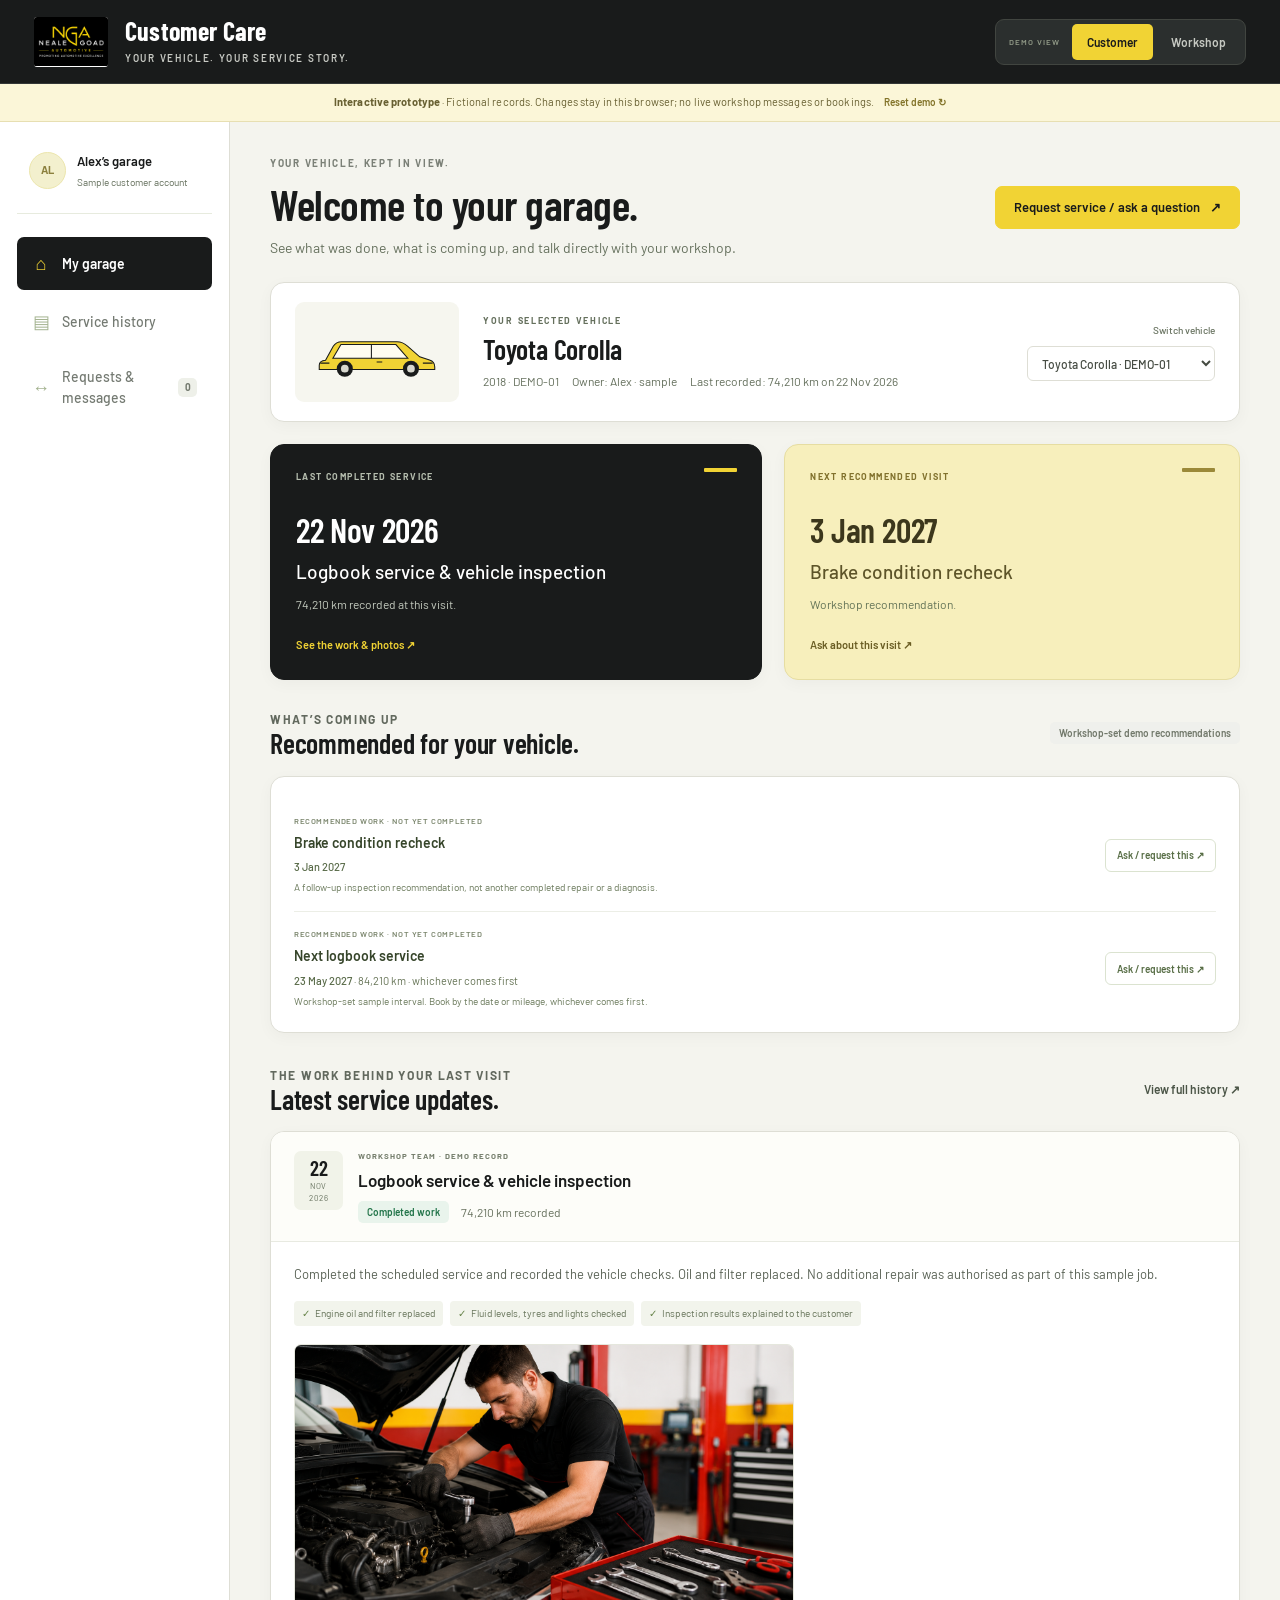
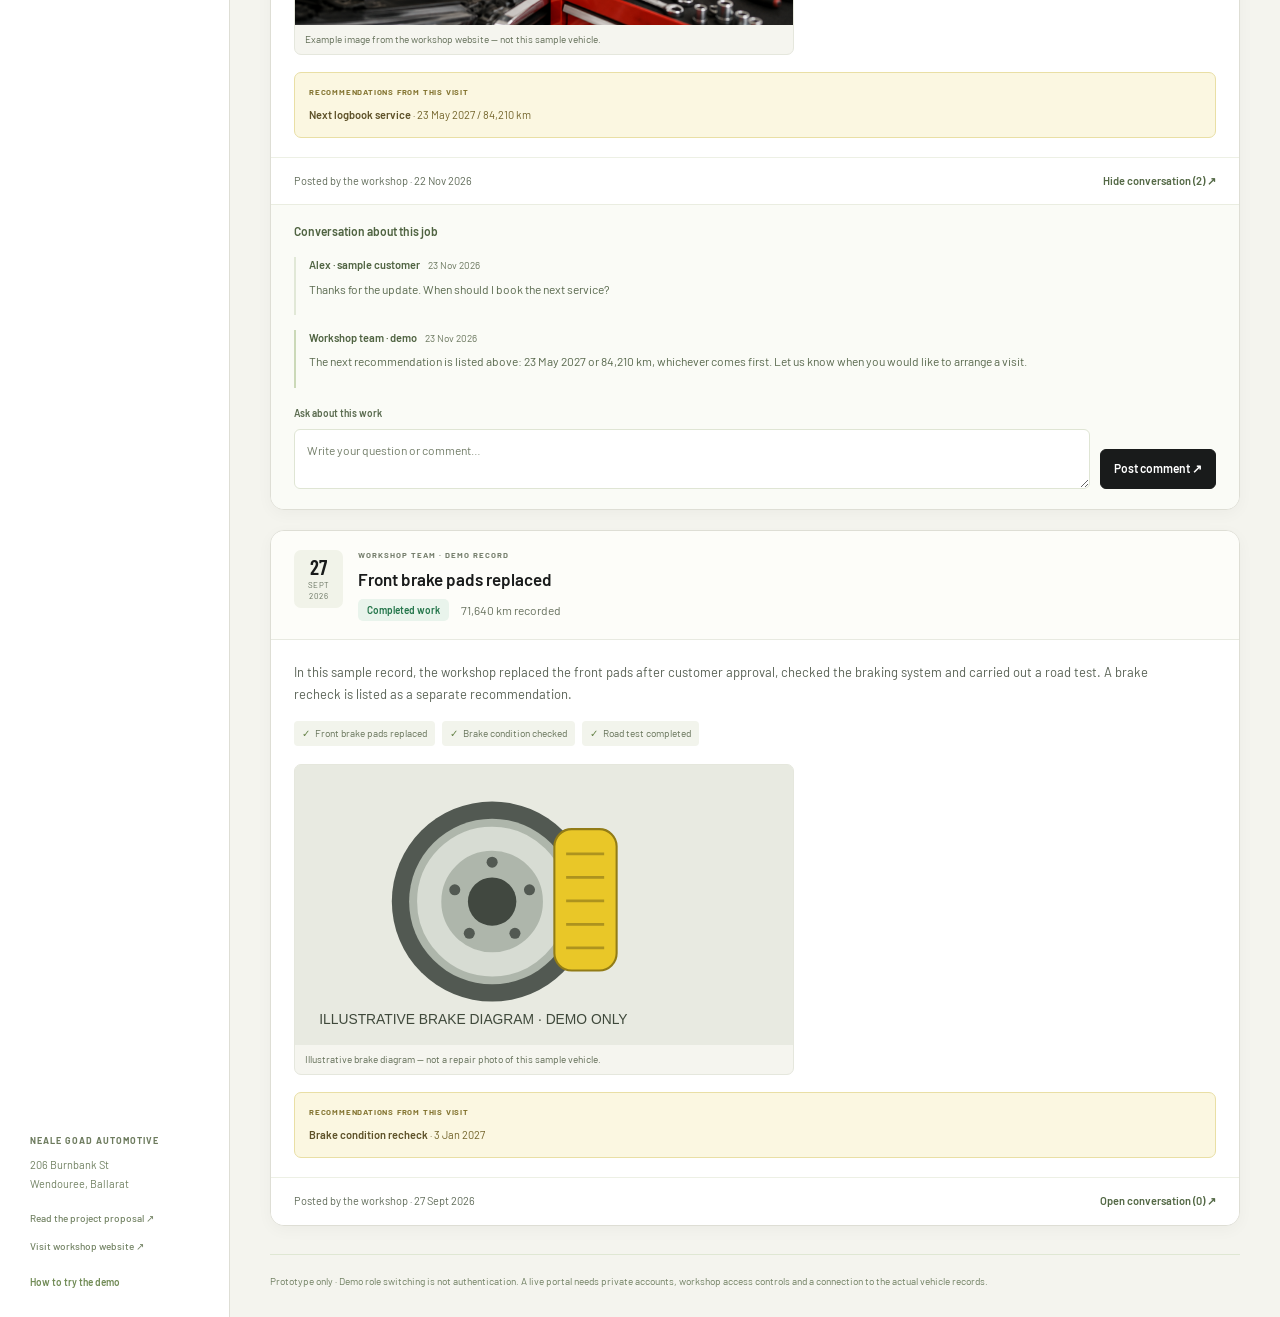
==== commit e9fcc273: "Build customer garage with service history, workshop photos and conversations" ====
--- a/index.html
+++ b/index.html
@@ -4,96 +4,42 @@
   <meta charset="utf-8">
   <meta name="viewport" content="width=device-width, initial-scale=1">
   <meta name="robots" content="noindex, nofollow">
-  <meta name="description" content="A proposal for Neale Goad Customer Care: timely service follow-up, easier rebooking and a clear view of returning customers. Includes an interactive demonstration.">
   <meta name="theme-color" content="#191b1b">
-  <title>Customer Care — A proposal for Neale Goad Automotive</title>
+  <meta name="description" content="Explore the Neale Goad Customer Care portal demo: vehicle service history, workshop photo updates, upcoming maintenance, comments and repair requests.">
+  <title>My Garage — Neale Goad Customer Care</title>
   <link rel="icon" href="assets/favicon.svg" type="image/svg+xml">
   <link rel="preconnect" href="https://fonts.googleapis.com">
   <link rel="preconnect" href="https://fonts.gstatic.com" crossorigin>
   <link href="https://fonts.googleapis.com/css2?family=Barlow+Condensed:wght@500;600;700;800&family=Barlow:wght@400;500;600;700&display=swap" rel="stylesheet">
-  <link rel="stylesheet" href="styles.css">
-  <script src="app.js" defer></script>
+  <link rel="stylesheet" href="portal.css">
+  <script src="portal.js" defer></script>
 </head>
-<body>
-<a class="skip-link" href="#main">Skip to content</a>
-<header class="header">
-  <a class="brand" href="#" aria-label="Customer Care proposal home"><img src="assets/nga-logo.jpeg" width="84" height="56" alt="Neale Goad Automotive"><span>Customer Care<small>CONCEPT PROPOSAL / 2026</small></span></a>
-  <nav aria-label="Main navigation"><a href="#the-plan">The plan</a><a href="#demo">Try the demo</a><a href="#launch">Before we launch</a></nav>
-  <button class="button button-small button-dark" id="print-button" type="button">Save as PDF <span aria-hidden="true">↗</span></button>
+<body class="portal">
+<a class="skip-link" href="#main">Skip to your garage</a>
+<header class="app-header">
+  <a href="./" class="app-brand" aria-label="Neale Goad Customer Care home"><img src="assets/nga-logo.jpeg" width="78" height="52" alt="Neale Goad Automotive"><span><strong>Customer Care</strong><small>YOUR VEHICLE. YOUR SERVICE STORY.</small></span></a>
+  <div class="role-switch" role="group" aria-label="Demo role"><span>DEMO VIEW</span><button type="button" data-role="customer" aria-pressed="true">Customer</button><button type="button" data-role="workshop" aria-pressed="false">Workshop</button></div>
 </header>
-<main id="main">
-  <section class="hero wrap">
-    <div class="hero-copy">
-      <p class="eyebrow"><span class="dot"></span> PREPARED FOR DANNY & THE WORKSHOP TEAM</p>
-      <h1>A great service.<br>A reason to<br><span>come back.</span></h1>
-      <p class="hero-intro">Introducing <strong>Neale Goad Customer Care.</strong> A simple web app that helps the team follow up, keep the next service in sight, and make returning easy.</p>
-      <div class="hero-actions"><a class="button button-yellow" href="#demo">Explore the working demo <span aria-hidden="true">↗</span></a><a class="text-link" href="#the-plan">See the proposal <span aria-hidden="true">↓</span></a></div>
-      <p class="fine hero-note">Proposal & interactive prototype. Sample records only.</p>
-      <div class="hero-signature"><span class="signature-line"></span><span>Built around your workshop.<br><strong>206 Burnbank St · Wendouree, Ballarat</strong></span></div>
-    </div>
-    <div class="hero-visual">
-      <div class="visual-label"><span>THE PEOPLE BEHIND THE SERVICE</span><span>01 / NGA</span></div>
-      <img class="team-photo" src="assets/workshop-team.jpg" width="1400" height="1322" alt="The Neale Goad Automotive team outside the Wendouree workshop">
-      <div class="photo-caption"><span>Familiar faces.<br><strong>A lasting connection.</strong></span><span class="round-arrow" aria-hidden="true">↗</span></div>
-      <div class="notification"><span class="notification-icon" aria-hidden="true">✓</span><div><small>ILLUSTRATIVE CUSTOMER REMINDER</small><strong>Your next service, made simple.</strong><span>A timely reminder. One link to request a visit.</span></div></div>
-    </div>
-  </section>
+<div class="demo-banner" id="demo"><span><b>Interactive prototype</b> · Fictional records. Changes stay in this browser; no live workshop messages or bookings.</span><button class="text-button" type="button" id="reset-portal">Reset demo ↻</button></div>
+<div class="app-layout">
+  <aside class="sidebar"><div class="sidebar-account"><span class="account-avatar" aria-hidden="true">AL</span><div><strong id="account-name">Alex’s garage</strong><small id="account-description">Sample customer account</small></div></div><nav aria-label="Customer Care navigation"><button class="nav-button active" data-nav="overview" aria-current="page"><span aria-hidden="true">⌂</span><span id="overview-label">My garage</span></button><button class="nav-button" data-nav="history"><span aria-hidden="true">▤</span><span>Service history</span></button><button class="nav-button" data-nav="requests"><span aria-hidden="true">↔</span><span>Requests & messages</span><span class="count-badge" id="request-count">0</span></button><button class="nav-button" data-nav="workshop" id="post-navigation" hidden><span aria-hidden="true">＋</span><span>Post vehicle update</span></button></nav><div class="sidebar-foot"><p>NEALE GOAD AUTOMOTIVE</p><span>206 Burnbank St<br>Wendouree, Ballarat</span><a href="proposal.html">Read the project proposal ↗</a><a href="https://ballaratcarrepairsandservicing.com.au/" target="_blank" rel="noopener">Visit workshop website ↗</a><button type="button" class="text-button" id="open-help">How to try the demo</button></div></aside>
+  <main class="app-main" id="main">
+    <div class="page-heading" id="page-heading"></div>
+    <section class="vehicle-strip" aria-label="Selected vehicle"><div class="vehicle-art" aria-hidden="true"><svg viewBox="0 0 400 150" fill="none"><path d="M53 98 75 58c5-8 13-13 24-13h158c12 0 22 5 31 13l34 30 28 9c10 3 15 9 15 20v7H35v-12c0-8 6-13 18-14Z" fill="#f1d334" stroke="#191b1b" stroke-width="3"/><path d="m97 53-23 39h214l-34-39H97Z" fill="#fffcef" stroke="#191b1b" stroke-width="3"/><path d="M184 53v39" stroke="#191b1b" stroke-width="3"/><circle cx="108" cy="122" r="23" fill="#191b1b"/><circle cx="108" cy="122" r="11" fill="#d8d8cf"/><circle cx="297" cy="122" r="23" fill="#191b1b"/><circle cx="297" cy="122" r="11" fill="#d8d8cf"/><path d="M38 106h26m267 0h28M199 103h16" stroke="#191b1b" stroke-width="3"/></svg></div><div class="vehicle-details"><p class="eyebrow">YOUR SELECTED VEHICLE</p><h2 id="vehicle-name">Toyota Corolla</h2><div class="vehicle-meta" id="vehicle-meta"></div></div><label class="vehicle-picker">Switch vehicle<select id="vehicle-select" aria-label="Switch vehicle"><option value="corolla">Toyota Corolla · DEMO-01</option><option value="ranger">Ford Ranger · DEMO-02</option></select></label></section>
+    <section class="view-panel" id="view-overview" aria-label="Garage overview"></section>
+    <section class="view-panel" id="view-history" aria-label="Vehicle service history" hidden></section>
+    <section class="view-panel" id="view-requests" aria-label="Requests and messages" hidden></section>
+    <section class="view-panel" id="view-workshop" aria-label="Workshop update composer" hidden></section>
+    <p class="footer-note">Prototype only · Demo role switching is not authentication. A live portal needs private accounts, workshop access controls and a connection to the actual vehicle records.</p>
+  </main>
+</div>
+<div class="toast" role="status" aria-live="polite" id="portal-status"></div>
 
-  <div class="value-strip"><div class="wrap strip-inner"><span><b>01</b> Timely follow-up</span><span><b>02</b> Easier rebooking</span><span><b>03</b> A clear next step for staff</span><span class="strip-end">ONE WORKSHOP. AN ONGOING RELATIONSHIP.</span></div></div>
+<dialog class="dialog" id="request-dialog" aria-labelledby="request-title"><div class="dialog-header"><div><p class="eyebrow">ASK YOUR WORKSHOP</p><h2 id="request-title">What can we help with?</h2></div><button type="button" class="icon-button" data-close="request-dialog" aria-label="Close service request">×</button></div><p class="select-context" id="request-context"></p><form id="service-request-form"><div class="field"><label for="request-kind">I’d like to</label><select id="request-kind"><option value="service">Request a service or repair</option><option value="question">Ask a question</option></select></div><div class="field"><label for="request-subject">Service or question</label><input id="request-subject" maxlength="100" placeholder="e.g. Brake noise, air conditioning, next service" required></div><div class="field"><label for="request-description">Tell the workshop a little more</label><textarea id="request-description" rows="4" maxlength="2000" placeholder="Describe what you’ve noticed or what you would like done." required></textarea></div><div class="field-row"><div class="field"><label for="request-date">Preferred date <small>Optional</small></label><input type="date" id="request-date"></div><div class="field"><label for="request-time">Preferred time</label><select id="request-time"><option>Anytime</option><option>Morning</option><option>Afternoon</option></select></div></div><label class="pickup-check"><input id="request-pickup" type="checkbox"><span>Ask about pickup & delivery<small>Within 10 km of Ballarat CBD; staff confirm eligibility and arrangements.</small></span></label><p class="info-note">Your request is not an appointment until the workshop confirms it. In this prototype, it appears only in the demo workshop view.</p><p class="form-error" id="request-error" role="alert"></p><div class="dialog-actions"><button type="submit" class="button primary">Submit demo request <span aria-hidden="true">↗</span></button><button type="button" class="button secondary" data-close="request-dialog">Cancel</button></div></form></dialog>
 
-  <section class="section wrap" id="the-plan">
-    <div class="section-heading"><div><p class="eyebrow">THE OPPORTUNITY</p><h2>Keep the next<br>visit in sight.</h2></div><p>As bookings grow, follow-up needs a reliable home. Customer Care would give the team one clear queue of who needs attention, what was recommended, and what happens next.</p></div>
-    <div class="journey" aria-label="Proposed customer journey">
-      <article><span class="step-number">01</span><h3>Finish the service</h3><p>The workshop records completed work and approves the next service date or kilometre interval.</p><span class="step-tag">WORKSHOP RECORD</span></article>
-      <article><span class="step-number">02</span><h3>Follow up thoughtfully</h3><p>A useful reminder reaches an eligible customer through their approved contact channel.</p><span class="step-tag">CUSTOMER REMINDER</span></article>
-      <article><span class="step-number">03</span><h3>Make returning easy</h3><p>The customer requests a preferred date. Staff confirm the actual appointment.</p><span class="step-tag">REQUEST → CONFIRM</span></article>
-      <article><span class="step-number">04</span><h3>Close the loop</h3><p>Track the completed return visit and set the next recommendation with the workshop.</p><span class="step-tag">COMPLETED VISIT</span></article>
-    </div>
-    <div class="alignment-note"><span class="note-icon" aria-hidden="true">↳</span><p><strong>Designed to fit the way you already work.</strong> Your current website takes booking requests, followed by staff confirmation. This proposal keeps that distinction and your existing service options. <a href="https://ballaratcarrepairsandservicing.com.au/book-service/" target="_blank" rel="noopener">View current booking flow ↗</a></p></div>
-  </section>
+<dialog class="dialog photo-dialog" id="photo-dialog" aria-labelledby="photo-title"><div class="dialog-header"><h2 id="photo-title">Workshop attachment</h2><button type="button" class="icon-button" data-close="photo-dialog" aria-label="Close photo">×</button></div><img id="full-photo" src="assets/example-workshop.png" alt="Example workshop attachment"><p id="full-photo-caption"></p></dialog>
 
-  <section class="demo-section" id="demo">
-    <div class="wrap">
-      <div class="section-heading"><div><p class="eyebrow">A SMALL PREVIEW OF THE POSSIBILITIES</p><h2>See it from<br>both sides.</h2></div><div class="demo-explanation"><p>Preview a reminder, request a visit as the customer, then confirm it as the workshop.</p><div class="sample-tag"><span class="dot"></span> FICTIONAL DATA · NO LIVE MESSAGES OR BOOKINGS</div></div></div>
-      <div class="demo-shell">
-        <div class="demo-topbar"><div class="demo-wordmark"><span>NGA</span> Customer Care <small>INTERACTIVE DEMO</small></div><button class="reset-button" id="reset-demo" type="button">↻ Reset demo</button></div>
-        <div class="demo-tabs" role="tablist" aria-label="Demo perspective"><button id="staff-tab" role="tab" aria-selected="true" aria-controls="staff-panel" tabindex="0">Workshop view</button><button id="customer-tab" role="tab" aria-selected="false" aria-controls="customer-panel" tabindex="-1">Customer view</button></div>
-        <div class="demo-panel" id="staff-panel" role="tabpanel" aria-labelledby="staff-tab">
-          <div class="dashboard-header"><div><p class="mini-label">YOUR FOLLOW-UP WORKSPACE</p><h3>A clear view of what’s next.</h3></div><span class="muted-label">Illustrative records · workshop time: Melbourne</span></div>
-          <div class="dashboard-stats" id="demo-stats"></div>
-          <div class="dashboard-tools"><div class="filter-group" role="group" aria-label="Filter sample records"><button class="active" data-filter="all" aria-pressed="true">All vehicles</button><button data-filter="due" aria-pressed="false">Due / overdue</button><button data-filter="requested" aria-pressed="false">Requests</button><button data-filter="confirmed" aria-pressed="false">Confirmed</button></div><label class="search-field"><span class="sr-only">Search sample customer or vehicle</span><span aria-hidden="true">⌕</span><input id="sample-search" type="search" placeholder="Search sample records" autocomplete="off"></label></div>
-          <div class="workspace-grid"><div class="records-list" id="records-list" aria-label="Sample vehicle records"></div><aside class="record-detail" id="record-detail" aria-label="Selected vehicle details"></aside></div>
-          <div class="demo-status" role="status" aria-live="polite" id="demo-status">Start with Alex’s sample vehicle. Preview a reminder or switch to the customer view.</div>
-        </div>
-        <div class="demo-panel" id="customer-panel" role="tabpanel" aria-labelledby="customer-tab" hidden>
-          <div class="customer-layout">
-            <div class="customer-summary"><p class="mini-label">ALEX · SAMPLE CUSTOMER</p><h3>Your next visit,<br>without the fuss.</h3><div class="vehicle-illustration" aria-hidden="true"><svg viewBox="0 0 400 150" fill="none"><path d="M53 98 75 58c5-8 13-13 24-13h158c12 0 22 5 31 13l34 30 28 9c10 3 15 9 15 20v7H35v-12c0-8 6-13 18-14Z" fill="#f1d334" stroke="#191b1b" stroke-width="3"/><path d="m97 53-23 39h214l-34-39H97Z" fill="#fffcef" stroke="#191b1b" stroke-width="3"/><path d="M184 53v39" stroke="#191b1b" stroke-width="3"/><circle cx="108" cy="122" r="23" fill="#191b1b"/><circle cx="108" cy="122" r="11" fill="#d8d8cf"/><circle cx="297" cy="122" r="23" fill="#191b1b"/><circle cx="297" cy="122" r="11" fill="#d8d8cf"/><path d="M38 106h26m267 0h28M199 103h16" stroke="#191b1b" stroke-width="3"/></svg></div><h4>Toyota Corolla</h4><p class="sample-registration">DEMO-01 · Illustrative vehicle</p><div class="customer-recommendation"><small>WORKSHOP-SET RECOMMENDATION</small><strong id="customer-due"></strong><span>Or 80,000 km, whichever comes first.</span><p><span id="customer-odometer-note">Last recorded: 72,400 km. Current mileage has not been checked.</span></p></div><div class="customer-state" id="customer-state"></div></div>
-            <form id="booking-form" class="booking-form"><p class="mini-label">TRY A SAMPLE REQUEST</p><h3>When would suit you?</h3><p>Choose a preference. The workshop would get in touch to confirm your appointment.</p><label>Service<select id="booking-service" required><option>Logbook / vehicle service</option><option>Mechanical repairs</option><option>Brakes</option><option>Roadworthy inspection</option><option>Diesel / truck</option><option>Fleet servicing</option><option>Classic vehicle</option><option>Other / not sure</option></select></label><div class="form-row"><label>Preferred date<input type="date" id="booking-date" required></label><label>Preferred time<select id="booking-time"><option>Morning</option><option>Afternoon</option><option>Anytime</option></select></label></div><label class="check-label"><input id="pickup-request" type="checkbox"><span>I’d like to ask about pickup & delivery.<small>Within 10 km of Ballarat CBD; staff confirm eligibility and arrangements.</small></span></label><p class="form-error" id="booking-error" role="alert"></p><button class="button button-dark" type="submit" id="request-booking">Try a booking request <span aria-hidden="true">↗</span></button><p class="fine">Demonstration only. Your sample request stays in this page until reset or refresh. Do not enter real customer information.</p><div class="booking-result" id="booking-result" role="status" hidden></div></form>
-          </div>
-        </div>
-      </div>
-      <p class="demo-footnote">This shows proposed behaviour. Customer login, records, calendar and messaging connections are not active.</p>
-    </div>
-  </section>
-
-  <section class="section wrap scope-section" id="scope">
-    <div class="section-heading"><div><p class="eyebrow">A FOCUSED FIRST RELEASE</p><h2>Start useful.<br>Build from there.</h2></div><p>Keep the first release centred on one job: turning a completed service into the next completed visit. Expand once the workshop has tested the process.</p></div>
-    <div class="scope-grid"><article class="scope-main"><span class="pill">PROPOSED FIRST VERSION</span><h3>The essentials, working together.</h3><ul class="feature-list"><li><span>01</span><div><strong>Customer & vehicle records</strong><p>Multiple vehicles per customer, last service, workshop-approved next due details and contact preferences.</p></div></li><li><span>02</span><div><strong>A follow-up queue</strong><p>Due services, outstanding requests, message status and a clear owner for the next action.</p></div></li><li><span>03</span><div><strong>Reminders & easy rebooking</strong><p>Approved messages, a request link and separate staff confirmation. Pause duplicate follow-up while a request is being reviewed.</p></div></li><li><span>04</span><div><strong>Completed-visit tracking</strong><p>Record which follow-ups lead to confirmed and completed return visits.</p></div></li></ul></article><div class="scope-side"><article><p class="mini-label">LATER, IF THE PILOT SUPPORTS IT</p><h3>A richer customer experience.</h3><p>Secure service-history access, invoices from the existing system, recommended-repair follow-up and fleet views.</p></article><article class="scope-boundary"><p class="mini-label">KEEP THE FIRST VERSION MANAGEABLE</p><p>Payments, accounting replacement, diagnostic decisions, loyalty schemes and App Store apps are outside the proposed first release.</p></article></div></div>
-    <div class="connections"><div><p class="mini-label">CONNECTIONS, WITH A CLEAR SOURCE OF TRUTH</p><h3>Built around the systems you use.</h3></div><div class="connection-flow"><span>Workshop records<small>System to confirm</small></span><i aria-hidden="true">→</i><span class="flow-focus">Customer Care<small>Follow-up & requests</small></span><i aria-hidden="true">→</i><span>Customer messages<small>Brevo proposed</small></span></div><p>First confirm the current software and its supported API or export. Jobs, invoices and calendar should stay authoritative in that system where possible. A small managed import can be assessed if a direct connection is unavailable.</p></div>
-  </section>
-
-  <section class="rollout-section"><div class="wrap"><div class="section-heading"><div><p class="eyebrow">A PRACTICAL ROLLOUT</p><h2>Prove the process.<br>Then grow it.</h2></div><p>Each stage has a clear exit point. Timing and costs follow discovery, vendor access and workshop approval.</p></div><div class="rollout-grid"><article><span class="phase">PHASE 01 / DISCOVER</span><h3>Agree the foundations.</h3><p>Confirm systems, record quality, staff ownership, permissions, templates and a baseline.</p><div class="exit"><small>READY WHEN</small><span>The pilot scope, data source and owners are agreed.</span></div></article><article><span class="phase">PHASE 02 / PILOT</span><h3>Test a small group.</h3><p>Use a staff-approved eligible group. Check delivery, replies, duplicate prevention and booking handover.</p><div class="exit"><small>READY WHEN</small><span>Staff can trace each reminder through to an outcome.</span></div></article><article><span class="phase">PHASE 03 / EXPAND</span><h3>Keep what works.</h3><p>Review completed visits, customer feedback and staff effort before expanding features or messaging.</p><div class="exit"><small>READY WHEN</small><span>The team agrees the next release based on pilot evidence.</span></div></article></div><div class="metrics-line"><span>MEASURE REAL OUTCOMES</span><p><strong>Completed return visits</strong> from follow-up · <strong>Requests → confirmations</strong> · <strong>No-shows</strong> · <strong>Staff time per follow-up</strong></p><small>Compare a defined pilot period with an agreed baseline. No revenue uplift is assumed.</small><details class="metric-definitions"><summary>How the pilot would be measured</summary><p><strong>Return rate:</strong> eligible reminder recipients with a completed return service ÷ eligible reminder recipients, within an agreed measurement window. Match visits to the follow-up record; do not assume a reminder caused every return.</p><p><strong>Request conversion:</strong> confirmed appointments ÷ booking requests for the same cohort and period. Track completed visits separately.</p><p><strong>No-show rate:</strong> missed appointments ÷ confirmed appointments due in the period. Compare staff follow-up time using the same task definition before and during the pilot.</p></details></div></div></section>
-
-  <section class="section wrap" id="launch">
-    <div class="section-heading"><div><p class="eyebrow">LET’S MAKE THIS FIT YOUR WORKSHOP</p><h2>A few decisions<br>before we connect.</h2></div><p>These are discovery questions, not assumptions. Danny and Kim can use this checklist for the next discussion. Notes can be saved on this device or downloaded; nothing is submitted.</p></div>
-    <form id="discovery-form" class="discovery-form"><div class="discovery-grid"><label><span class="question-number">01</span><strong>Where do customer & job records live?</strong><input id="system-name" name="system" placeholder="Current workshop software — to confirm" maxlength="120" autocomplete="off"><small>Confirm product, owner and supported export or API.</small></label><label><span class="question-number">02</span><strong>Who confirms booking requests?</strong><select name="bookingOwner"><option value="">To confirm with the team</option>Kim / service advisor — proposed</option>Workshop manager — proposed</option>Another nominated staff member</option></select><small>Confirm capacity, callback responsibility and backup cover.</small></label><label><span class="question-number">03</span><strong>Who approves the next service interval?</strong><select name="serviceOwner"><option value="">To confirm with the team</option>Assigned technician</option>Workshop manager</option>Existing software schedule, reviewed by staff</option></select><small>Use approved dates / kilometres; current mileage needs an update.</small></label><label><span class="question-number">04</span><strong>Which reminder channel comes first?</strong><select name="channel"><option value="">To confirm after checking permissions</option>Email-first pilot</option>SMS-first pilot, subject to sender setup</option>Both, using customer preferences</option></select><small>Check contact permissions, opt-out handling and provider costs.</small></label><label><span class="question-number">05</span><strong>How can we access the right records?</strong><select name="dataPath"><option value="">To confirm with the software provider</option>Supported API / integration</option>Staff-managed export for a small pilot</option>Data review needed before deciding</option></select><small>Keep a clear source of truth and avoid duplicate messages.</small></label><label><span class="question-number">06</span><strong>What would make the pilot worthwhile?</strong><select name="pilotGoal"><option value="">Agree a baseline and goal</option>More completed returning services</option>Less manual follow-up time</option>Fewer missed appointments</option></select><small>Choose a primary outcome, pilot group and review date.</small></label></div><div class="discovery-actions"><button class="button button-dark" id="save-notes" type="button">Save on this device <span aria-hidden="true">↓</span></button><button class="button button-outline" id="download-notes" type="button">Download discussion notes</button><button class="text-link" id="clear-notes" type="button">Clear notes</button><span id="notes-status" role="status" aria-live="polite"></span></div></form>
-    <details class="launch-details"><summary>What needs to be ready before a live launch?<span aria-hidden="true">+</span></summary><div class="readiness-grid"><div><h3>Records & access</h3><p>Confirm customer ownership, staff permissions, secure customer access, backup and retention rules. A registration number alone should not unlock someone’s history.</p></div><div><h3>Messages & preferences</h3><p>Approve templates, consent evidence, reply ownership, opt-out handling and Australian SMS sender setup. Promotional content needs appropriate marketing permission.</p></div><div><h3>Workshop operations</h3><p>Confirm actual hours, pickup eligibility, appointment capacity and who handles exceptions. Roadworthy inspections are not given an invented recurring expiry schedule.</p></div><div><h3>Live service connections</h3><p>A secure backend, vendor access, monitoring and approved running costs are required. This public prototype cannot send messages or access workshop records.</p></div></div></details>
-  </section>
-
-  <section class="closing wrap"><p class="eyebrow">THE PROPOSED NEXT STEP</p><div><h2>Walk through it together.<br>Choose a small first pilot.</h2><a class="button button-yellow" href="#launch">Review the discovery checklist <span aria-hidden="true">↗</span></a></div><p>Confirm the current software with Kim, agree the workflow with Danny, and scope a first release around what the workshop actually needs.</p></section>
-  <section class="sources wrap"><details><summary>Research & sources behind this proposal <span aria-hidden="true">↗</span></summary><p>Reviewed 21 October 2026. Business information comes from the public website. App features, rollout and sample records are proposals; integration access remains unconfirmed.</p><div class="source-links"><a href="https://ballaratcarrepairsandservicing.com.au/" target="_blank" rel="noopener">Workshop identity & team ↗</a><a href="https://ballaratcarrepairsandservicing.com.au/book-service/" target="_blank" rel="noopener">Existing booking request flow ↗</a><a href="https://ballaratcarrepairsandservicing.com.au/services-ballarat/" target="_blank" rel="noopener">Current service range ↗</a><a href="https://developers.brevo.com/docs/send-a-transactional-email" target="_blank" rel="noopener">Brevo email capabilities ↗</a><a href="https://developers.brevo.com/docs/transactional-sms-endpoints" target="_blank" rel="noopener">Brevo SMS capabilities ↗</a><a href="https://www.acma.gov.au/avoid-sending-spam" target="_blank" rel="noopener">ACMA messaging guidance ↗</a><a href="https://www.acma.gov.au/sms-sender-id-register" target="_blank" rel="noopener">Australian SMS sender setup ↗</a></div></details></section>
-</main>
-<footer class="footer wrap"><span>NEALE GOAD AUTOMOTIVE <span class="footer-divider">/</span> CUSTOMER CARE PROPOSAL</span><span>Prepared by Evan Martinez · Discussion draft · 21 October 2026</span><a href="https://ballaratcarrepairsandservicing.com.au/" target="_blank" rel="noopener">Visit the workshop website ↗</a></footer>
-<dialog id="reminder-dialog" aria-labelledby="reminder-title"><div class="dialog-heading"><div><p class="mini-label">PREVIEW · NOT SENT</p><h2 id="reminder-title">A useful reminder.</h2></div><button id="close-reminder" class="icon-button" aria-label="Close reminder preview">×</button></div><div id="reminder-content"></div><div class="dialog-actions"><button class="button button-dark" id="simulate-reminder">Simulate reminder</button><button class="button button-outline" id="view-customer">Try customer view ↗</button></div><p class="fine">Illustrative wording only. Final templates and channel permissions need workshop approval. No messages leave this demo.</p></dialog>
+<dialog class="dialog" id="help-dialog" aria-labelledby="help-title"><div class="dialog-header"><h2 id="help-title">Try the whole conversation.</h2><button type="button" class="icon-button" data-close="help-dialog" aria-label="Close demo guide">×</button></div><ol class="info-list"><li><strong>Customer:</strong> open a service record, view its photos, and add a question.</li><li><strong>Workshop:</strong> switch the demo view above, reply to the question, or open Post vehicle update.</li><li><strong>Post an update:</strong> record a service date, work carried out, a sample photo and an optional next recommendation.</li><li><strong>Customer:</strong> switch back. The update and reply are in the same vehicle’s history.</li><li><strong>Request work:</strong> ask for a service or repair. Review and reply to it in the workshop view.</li></ol><p class="info-note">Everything is fictional and stored on this browser only. No real customer information should be entered. Reset demo clears this prototype’s records, comments and uploaded photos on this device.</p><button type="button" class="button dark" data-close="help-dialog">Explore my garage ↗</button></dialog>
+<noscript><p class="info-note">Enable JavaScript to explore the interactive portal. You can still read the <a href="proposal.html">project proposal</a>.</p></noscript>
 </body>
 </html>
--- a/portal.css
+++ b/portal.css
@@ -0,0 +1,418 @@
+:root{--ink:#191b1b;--ink-soft:#383d3b;--muted:#6f756f;--canvas:#f4f4ee;--white:#fff;--line:#deded5;--yellow:#f1d334;--yellow-soft:#fbf6d8;--green:#23754a;--green-soft:#e9f4ec;--amber:#99620b;--amber-soft:#fff2d8;--blue:#315b85;--blue-soft:#eaf1f9;--radius:14px;--shadow:0 4px 16px rgba(25,27,27,.035)}
+*{box-sizing:border-box}
+[hidden],.view-panel[hidden]{display:none!important}
+html{scroll-behavior:smooth;scroll-padding-top:24px}
+body.portal{margin:0;background:var(--canvas);color:var(--ink);font-family:"Barlow",Arial,sans-serif;font-size:15px;line-height:1.5;-webkit-font-smoothing:antialiased}
+button,input,textarea,select{font:inherit}
+button,a,input,textarea,select{-webkit-tap-highlight-color:transparent}
+button,a{touch-action:manipulation}
+button{cursor:pointer}
+button:disabled{cursor:not-allowed;opacity:.48}
+a{color:inherit}
+img,svg{display:block;max-width:100%}
+button,input,textarea,select,summary{outline-offset:4px}
+:focus-visible{outline:3px solid #3b72bc;outline-offset:4px}
+h1,h2,h3,h4,p{margin-top:0}
+h1,h2,h3,h4{line-height:1.12}
+p{margin-bottom:14px}
+button svg,a svg{flex:0 0 auto}
+.visually-hidden{position:absolute;width:1px;height:1px;padding:0;margin:-1px;overflow:hidden;clip:rect(0,0,0,0);white-space:nowrap;border:0}
+.skip-link{position:fixed;top:10px;left:10px;z-index:100;transform:translateY(-150%);padding:12px 18px;background:var(--yellow);border-radius:6px;color:var(--ink);font-weight:700}
+.skip-link:focus{transform:translateY(0)}
+.app-header{min-height:84px;background:var(--ink);color:#fff;display:flex;align-items:center;justify-content:space-between;gap:24px;padding:13px 34px;border-bottom:1px solid #333737}
+.app-brand{display:flex;align-items:center;gap:17px;text-decoration:none;min-width:0}
+.app-brand img{width:74px;height:50px;object-fit:contain;background:#fff;border-radius:3px}
+.app-brand strong{display:block;font-family:"Barlow Condensed",sans-serif;font-size:26px;font-weight:700;line-height:1;letter-spacing:.2px}
+.app-brand small{display:block;color:#c9cbc5;font-size:10px;letter-spacing:1.7px;margin-top:7px;font-weight:600}
+.app-header-right{display:flex;align-items:center;gap:18px}
+.role-switch{display:flex;gap:3px;background:#2b2f2e;padding:4px;border:1px solid #414540;border-radius:9px}
+.role-switch button{background:transparent;border:0;border-radius:5px;color:#c6c9c2;font-size:12px;font-weight:600;padding:9px 15px;white-space:nowrap;transition:background .15s,color .15s}
+.role-switch button[aria-pressed="true"]{background:var(--yellow);color:var(--ink)}
+.header-link{font-size:12px;font-weight:600;color:#d0d3cc;text-decoration:none;white-space:nowrap}
+.header-link:hover{color:var(--yellow)}
+.demo-banner{display:flex;align-items:center;justify-content:center;gap:10px;padding:8px 24px;background:var(--yellow-soft);color:#686032;font-size:11px;text-align:center;border-bottom:1px solid #e7dfb2;letter-spacing:.1px}
+.demo-banner strong{color:#4e4824;font-weight:700}
+.demo-banner .demo-dot{height:6px;width:6px;border-radius:50%;background:#b99614;flex:0 0 auto}
+.app-layout{display:grid;grid-template-columns:230px minmax(0,1fr);min-height:calc(100vh - 117px)}
+.sidebar{background:#fff;border-right:1px solid var(--line);padding:30px 17px 24px;display:flex;flex-direction:column;gap:5px;min-width:0}
+.sidebar-label{padding:0 15px;margin:0 0 13px;color:#8a8f87;font-size:10px;font-weight:700;letter-spacing:1.5px}
+.sidebar nav{display:flex;flex-direction:column;gap:5px}
+.nav-button{display:flex;align-items:center;gap:12px;width:100%;padding:13px 15px;border:0;border-radius:7px;text-align:left;background:transparent;color:#747a72;font-size:14px;font-weight:500;transition:background .15s,color .15s;min-width:0}
+.nav-button:hover{color:var(--ink);background:#f3f4ee}
+.nav-button.active,.nav-button[aria-current="page"]{background:var(--ink);color:#fff;font-weight:600}
+.nav-button.active .nav-icon{color:var(--yellow)}
+.nav-icon{width:20px;font-size:19px;line-height:1;display:flex;justify-content:center;align-items:center;flex:0 0 auto}
+.nav-button .count-badge{margin-left:auto}
+.sidebar-foot{margin-top:auto;padding:26px 13px 0;color:var(--muted);font-size:12px;line-height:1.5}
+.sidebar-foot strong{display:block;color:var(--ink);font-size:13px;margin:0 0 7px}
+.sidebar-foot p{margin-bottom:12px}
+.sidebar-foot a{font-weight:600;text-decoration:none;border-bottom:1px solid #c5c8bd;padding-bottom:2px}
+.sidebar-foot .status-pill{margin-top:9px}
+.sidebar-profile{display:flex;gap:10px;align-items:center;border-top:1px solid var(--line);padding:20px 13px 0;margin-top:22px}
+.avatar{width:35px;height:35px;border-radius:50%;background:var(--yellow-soft);display:flex;align-items:center;justify-content:center;font-size:12px;font-weight:700;color:#675b1f;flex:0 0 auto}
+.sidebar-profile strong{display:block;font-size:12px}
+.sidebar-profile small{display:block;font-size:10px;color:var(--muted);margin-top:1px}
+.app-main{padding:34px 40px 28px;min-width:0;max-width:1600px;width:100%;margin:0 auto}
+.view-panel{min-width:0}
+.page-heading{display:flex;align-items:center;justify-content:space-between;gap:24px;margin-bottom:24px}
+.eyebrow{color:#7b8077;font-size:10px;font-weight:700;letter-spacing:1.7px;margin:0 0 9px;text-transform:uppercase}
+.page-heading h1{font-family:"Barlow Condensed",sans-serif;font-weight:600;font-size:43px;letter-spacing:-.5px;margin:0 0 9px}
+.page-heading p:not(.eyebrow){color:var(--muted);font-size:14px;margin:0;max-width:620px}
+.heading-actions{display:flex;gap:10px;flex:0 0 auto;align-items:center}
+.button{display:inline-flex;justify-content:center;align-items:center;gap:10px;min-height:43px;padding:11px 18px;background:#fff;color:var(--ink);border:1px solid var(--line);border-radius:7px;text-decoration:none;font-size:13px;font-weight:600;line-height:1.25;transition:background .15s,border-color .15s,transform .15s;white-space:normal;text-align:center}
+.button:hover{background:#f1f2eb;border-color:#bbbfb2}
+.button.primary{background:var(--yellow);color:var(--ink);border-color:var(--yellow)}
+.button.primary:hover{background:#e8c724;border-color:#e8c724}
+.button.dark{background:var(--ink);border-color:var(--ink);color:#fff}
+.button.dark:hover{background:#303735;border-color:#303735}
+.button.secondary{background:#fff;border-color:var(--line)}
+.button.small{min-height:34px;font-size:12px;padding:8px 13px;border-radius:6px}
+.button.full{width:100%}
+.button:active:not(:disabled){transform:translateY(1px)}
+.icon-button{width:34px;height:34px;display:inline-flex;align-items:center;justify-content:center;background:#fff;border:1px solid var(--line);border-radius:6px;font-size:21px;line-height:1;color:var(--ink)}
+.icon-button:hover{background:var(--canvas)}
+.text-button{display:inline-flex;align-items:center;gap:7px;border:0;padding:3px 0;background:transparent;color:#4b5547;font-size:12px;font-weight:600;text-decoration:none}
+.text-button:hover{color:#151a12;text-decoration:underline;text-underline-offset:3px}
+.count-badge{display:inline-flex;justify-content:center;align-items:center;min-width:19px;height:19px;padding:0 5px;border-radius:5px;background:#eef0e9;color:#72786d;font-size:10px;font-weight:700;line-height:1}
+.nav-button.active .count-badge{background:#454a43;color:#e9eddf}
+.vehicle-strip{display:grid;grid-template-columns:164px minmax(0,1fr) auto;gap:24px;align-items:center;background:#fff;border:1px solid var(--line);border-radius:var(--radius);padding:19px 24px;margin-bottom:22px;min-width:0;box-shadow:var(--shadow)}
+.vehicle-art{width:164px;height:100px;display:flex;justify-content:center;align-items:center;background:#f6f6ef;border-radius:9px;padding:12px}
+.vehicle-art svg{width:100%;height:auto;max-height:85px}
+.vehicle-details{min-width:0}
+.vehicle-details .eyebrow{font-size:9px;margin-bottom:6px}
+.vehicle-details h2{font-family:"Barlow Condensed",sans-serif;font-size:28px;font-weight:600;letter-spacing:-.2px;margin:0 0 7px}
+.vehicle-meta{display:flex;gap:13px;align-items:center;flex-wrap:wrap;color:#858a80;font-size:12px}
+.vehicle-meta .registration,.registration{display:inline-flex;align-items:center;min-height:23px;background:#f8f7eb;border:1px solid #dedcc4;border-radius:3px;padding:1px 8px;font-size:11px;letter-spacing:1px;font-weight:700;color:#4e513f}
+.vehicle-meta strong{color:#606759;font-weight:500}
+.vehicle-picker{display:flex;flex-direction:column;align-items:flex-end;gap:8px;min-width:160px}
+.vehicle-picker label{font-size:10px;color:var(--muted);font-weight:600}
+.vehicle-picker select{min-width:155px;min-height:35px;border:1px solid var(--line);border-radius:6px;background:#fff;padding:6px 28px 6px 10px;color:#454b42;font-size:12px;max-width:100%}
+.status-pill{display:inline-flex;align-items:center;gap:5px;padding:5px 9px;border-radius:5px;background:#f0f2ed;color:#68725d;font-size:10px;font-weight:600;line-height:1.2;white-space:nowrap}
+.status-pill.green{background:var(--green-soft);color:var(--green)}
+.status-pill.amber{background:var(--amber-soft);color:var(--amber)}
+.status-pill.blue{background:var(--blue-soft);color:var(--blue)}
+.status-pill.grey{background:#eff0ec;color:#71786a}
+.overview-grid{display:grid;grid-template-columns:minmax(0,1.08fr) minmax(0,1fr);gap:22px;margin-bottom:26px}
+.panel{background:#fff;border:1px solid var(--line);border-radius:var(--radius);padding:23px;min-width:0;box-shadow:var(--shadow)}
+.panel h2{font-family:"Barlow Condensed",sans-serif;font-size:25px;font-weight:600;margin-bottom:16px}
+.next-service{position:relative;overflow:hidden;background:var(--ink);border:1px solid var(--ink);border-radius:var(--radius);padding:25px 25px 23px;color:#fff;min-width:0;display:flex;flex-direction:column;align-items:flex-start;box-shadow:var(--shadow)}
+.next-service:after{content:"";position:absolute;top:23px;right:24px;width:33px;height:4px;background:var(--yellow);border-radius:1px}
+.next-service .eyebrow{color:#b5bdae;max-width:calc(100% - 45px);font-size:9px;letter-spacing:1.4px}
+.next-service h2{font-family:"Barlow Condensed",sans-serif;font-size:35px;font-weight:600;letter-spacing:-.2px;line-height:1.05;margin:5px 0 12px}
+.next-service h2 span{color:var(--yellow)}
+.next-service p{color:#afb9a8;font-size:12px;line-height:1.6;max-width:340px;margin-bottom:18px}
+.next-service p strong{color:#e4e9df;font-weight:500}
+.next-service .status-pill{margin-bottom:13px;background:#373c2e;color:#e3d77e}
+.next-service .button{margin-top:auto}
+.next-service .due-details{display:flex;gap:21px;margin-bottom:20px}
+.due-details div{display:flex;flex-direction:column;gap:3px}
+.due-details small{color:#a4ad9d;font-size:9px;letter-spacing:.7px;text-transform:uppercase}
+.due-details strong{font-size:14px;color:#fff;font-weight:600}
+.next-service .fine{font-size:10px;margin-top:10px;margin-bottom:0;color:#98a28f}
+.upcoming-list{background:#fff;border:1px solid var(--line);border-radius:var(--radius);padding:22px 23px;min-width:0;box-shadow:var(--shadow)}
+.upcoming-list .section-heading{margin-bottom:10px}
+.upcoming-list h2{font-family:"Barlow Condensed",sans-serif;font-weight:600;font-size:25px;margin:0}
+.recommendation-row{display:flex;align-items:flex-start;justify-content:space-between;gap:13px;padding:16px 0;border-bottom:1px solid #eceee6;min-width:0}
+.recommendation-row:last-child{border-bottom:0;padding-bottom:1px}
+.recommendation-row h3{font-size:13px;font-weight:600;margin:0 0 6px;line-height:1.35}
+.recommendation-row p{font-size:11px;color:#87907e;line-height:1.55;margin:0;max-width:310px}
+.recommendation-row .recommendation-icon{color:#7f8b70;background:#f0f4e9;width:28px;height:28px;display:flex;align-items:center;justify-content:center;border-radius:6px;flex:0 0 auto;margin-right:1px}
+.recommendation-copy{flex:1;min-width:0}
+.metric-grid{display:grid;grid-template-columns:repeat(3,minmax(0,1fr));gap:13px;margin:0 0 25px}
+.metric{background:#fff;border:1px solid var(--line);border-radius:10px;padding:18px 20px;min-width:0}
+.metric .stat-label,.stat-label{display:block;color:#8c9383;font-size:10px;font-weight:600;margin-bottom:8px}
+.metric strong{display:block;font-family:"Barlow Condensed",sans-serif;font-size:30px;font-weight:600;line-height:1.1;margin-bottom:4px}
+.metric small{color:var(--muted);font-size:10px}
+.section-heading{display:flex;align-items:center;justify-content:space-between;gap:15px;margin:0 0 16px}
+.section-heading h2{font-family:"Barlow Condensed",sans-serif;font-size:28px;font-weight:600;letter-spacing:-.25px;margin:0}
+.section-heading p{color:var(--muted);font-size:12px;margin:4px 0 0}
+.section-heading .section-label{font-size:10px;color:var(--muted);font-weight:500}
+.section-tabs{display:flex;align-items:center;gap:22px;border-bottom:1px solid var(--line);margin:0 0 22px}
+.tab-button{display:flex;gap:8px;align-items:center;border:0;border-bottom:2px solid transparent;background:transparent;padding:12px 0;color:#92988b;font-size:12px;font-weight:600;margin-bottom:-1px;white-space:nowrap}
+.tab-button.active,.tab-button[aria-selected="true"]{color:var(--ink);border-bottom-color:var(--ink)}
+.tab-button.active .count-badge{background:#e5e7dd;color:#4b5540}
+.timeline{display:grid;gap:20px;min-width:0}
+.service-entry{background:#fff;border:1px solid var(--line);border-radius:var(--radius);overflow:hidden;min-width:0;box-shadow:var(--shadow)}
+.entry-header{display:flex;align-items:center;justify-content:space-between;gap:16px;padding:18px 23px;background:#fdfdf9;border-bottom:1px solid #e8eae1;min-width:0}
+.entry-header-left{display:flex;gap:13px;align-items:center;min-width:0}
+.entry-date{display:flex;flex-direction:column;align-items:center;justify-content:center;flex:0 0 auto;min-width:45px;min-height:47px;padding:6px 9px;background:#f1f3e9;border-radius:7px;text-align:center}
+.entry-date strong{font-family:"Barlow Condensed",sans-serif;font-size:21px;line-height:1;font-weight:600}
+.entry-date span,.entry-date small{font-size:9px;color:#7d8670;letter-spacing:.5px;text-transform:uppercase;line-height:1.2;margin-top:3px}
+.entry-header h3{font-size:16px;font-weight:600;margin:0 0 5px;line-height:1.3}
+.entry-header p{color:#8d9583;font-size:10px;margin:0}
+.entry-header p strong{font-weight:500;color:#66715a}
+.entry-body{padding:21px 23px 19px;min-width:0}
+.entry-body>p{font-size:13px;line-height:1.7;color:#6d7664;max-width:880px;margin:0 0 16px;white-space:pre-wrap;overflow-wrap:anywhere}
+.work-list{display:flex;flex-wrap:wrap;gap:7px;margin:0 0 18px;padding:0;list-style:none}
+.work-list li{display:flex;align-items:center;gap:5px;border-radius:4px;background:#f2f4ec;color:#67745a;font-size:10px;padding:5px 8px}
+.work-list li:before{content:"✓";font-size:10px;color:#668348}
+.photo-grid{display:grid;grid-template-columns:repeat(3,minmax(0,1fr));gap:10px;margin:0 0 17px}
+.photo-grid figure{margin:0;min-width:0;background:#f5f5ef;border:1px solid #e5e7dd;border-radius:7px;overflow:hidden}
+.photo-grid img{width:100%;height:auto;aspect-ratio:16/10;object-fit:cover;background:#e5e8df}
+.photo-grid figcaption{padding:8px 10px;color:#7b866f;font-size:10px;line-height:1.35;overflow-wrap:anywhere}
+.photo-grid.two{grid-template-columns:repeat(2,minmax(0,1fr))}
+.photo-grid.single{grid-template-columns:minmax(0,340px)}
+.entry-recommendation{display:flex;gap:9px;background:var(--yellow-soft);border:1px solid #eee4a9;padding:11px 13px;border-radius:6px;color:#82722a;font-size:11px;line-height:1.55;margin-top:13px}
+.entry-recommendation strong{color:#67581e;font-weight:600}
+.entry-recommendation p{margin:0}
+.entry-footer{display:flex;align-items:center;justify-content:space-between;gap:15px;padding:12px 23px;border-top:1px solid #edf0e5;background:#fff}
+.entry-footer small{color:#9ba290;font-size:10px}
+.comment-toggle{display:flex;align-items:center;gap:7px;border:0;background:transparent;color:#6c7a5d;padding:3px 0;font-size:11px;font-weight:600}
+.comment-toggle:hover{color:var(--ink)}
+.comment-toggle .comment-icon{font-size:15px}
+.thread{padding:18px 23px 20px;background:#fafbf6;border-top:1px solid #eaede1;min-width:0}
+.comment{display:flex;gap:10px;padding:0 0 17px;min-width:0}
+.comment-avatar{width:29px;height:29px;border-radius:50%;background:#edeedc;color:#7a7f60;display:flex;align-items:center;justify-content:center;font-size:9px;font-weight:700;flex:0 0 auto}
+.comment.staff .comment-avatar{background:#e6e9df;color:#5e6c4b}
+.comment-content{flex:1;min-width:0}
+.comment-meta{display:flex;align-items:center;gap:7px;flex-wrap:wrap;margin:1px 0 6px;color:#99a18d;font-size:10px}
+.comment-meta strong{font-size:11px;color:#566449;font-weight:600}
+.comment-meta .staff,.staff-badge{display:inline-flex;padding:2px 5px;background:#eef0d9;color:#808342;border-radius:3px;font-size:8px;font-weight:600}
+.comment p{font-size:12px;color:#77836a;line-height:1.6;margin:0;white-space:pre-wrap;overflow-wrap:anywhere}
+.comment-form{display:flex;align-items:flex-end;gap:9px;padding-top:2px}
+.comment-form textarea{min-width:0;flex:1;min-height:41px;max-height:160px;resize:vertical;border:1px solid #dfe5d4;border-radius:6px;background:#fff;padding:11px 12px;color:var(--ink);font-size:12px;line-height:1.5}
+.comment-form textarea::placeholder{color:#a0a992}
+.comment-form .button{min-height:41px;flex:0 0 auto}
+.requests-list{display:grid;gap:18px}
+.request-card{background:#fff;border:1px solid var(--line);border-radius:var(--radius);overflow:hidden;min-width:0;box-shadow:var(--shadow)}
+.request-header{display:flex;justify-content:space-between;align-items:flex-start;gap:16px;padding:20px 23px 13px}
+.request-header h3{font-size:16px;font-weight:600;line-height:1.35;margin:0 0 8px}
+.request-meta{display:flex;gap:12px;flex-wrap:wrap;font-size:10px;color:#929c86}
+.request-meta strong{color:#68795b;font-weight:500}
+.request-body{padding:0 23px 20px}
+.request-body>p{font-size:13px;line-height:1.7;color:#6d7b5f;margin:0;white-space:pre-wrap;overflow-wrap:anywhere}
+.request-details{display:flex;gap:18px;margin-top:15px;color:#879976;font-size:11px}
+.reply-list{padding:17px 23px 0;background:#fafbf6;border-top:1px solid #e9eee1;min-width:0}
+.reply{padding:0 0 16px;min-width:0}
+.reply+.reply{border-top:1px solid #e7ecde;padding-top:15px}
+.reply p{font-size:12px;color:#748466;line-height:1.6;margin:0;white-space:pre-wrap;overflow-wrap:anywhere}
+.reply-form{display:flex;gap:9px;align-items:flex-end;padding:0 23px 20px;background:#fafbf6}
+.reply-form textarea{flex:1;min-width:0;min-height:42px;max-height:160px;resize:vertical;border:1px solid #dce4d1;background:#fff;border-radius:6px;padding:11px 12px;font-size:12px;line-height:1.5}
+.reply-form .button{min-height:42px;flex:0 0 auto}
+.empty-state{display:flex;flex-direction:column;align-items:center;justify-content:center;text-align:center;background:#fff;border:1px dashed #d6dfc7;border-radius:var(--radius);padding:48px 24px;color:#7a8b67;min-height:210px}
+.empty-state h3{font-family:"Barlow Condensed",sans-serif;font-size:25px;margin:0 0 10px;color:#41572d;font-weight:600}
+.empty-state p{max-width:400px;font-size:13px;line-height:1.65;margin-bottom:17px}
+.empty-icon{font-size:30px;margin-bottom:15px;color:#b8c6a5}
+.workshop-grid{display:grid;grid-template-columns:minmax(0,1.15fr) minmax(0,1fr);gap:22px;align-items:start}
+.composer{background:#fff;border:1px solid var(--line);border-radius:var(--radius);padding:24px;min-width:0;box-shadow:var(--shadow)}
+.composer h2{font-family:"Barlow Condensed",sans-serif;font-weight:600;font-size:27px;margin:0 0 8px}
+.composer>p{font-size:12px;color:#8a977d;line-height:1.6;margin-bottom:22px}
+.field{display:flex;flex-direction:column;gap:7px;margin-bottom:17px;min-width:0}
+.field-row{display:grid;grid-template-columns:repeat(2,minmax(0,1fr));gap:14px;min-width:0}
+.field label,.composer label,.dialog label{font-size:11px;font-weight:600;color:#5f6e50;line-height:1.4}
+.field label .optional{color:#a1ac95;font-weight:400;margin-left:4px}
+.field input,.field textarea,.field select,.select-context select{width:100%;max-width:100%;min-width:0;border:1px solid #dce3d2;border-radius:6px;background:#fff;padding:11px 12px;color:var(--ink);font-size:12px;line-height:1.4;min-height:41px;transition:border-color .15s}
+.field input:hover,.field textarea:hover,.field select:hover{border-color:#b7c5a5}
+.field input::placeholder,.field textarea::placeholder{color:#a4ae99}
+.field textarea{resize:vertical;min-height:112px;max-height:340px;line-height:1.65}
+.field small,.field .hint{font-size:10px;color:#9aa68d;line-height:1.5;margin-top:-1px}
+.field input[type="date"]{color-scheme:light}
+.field input[type="file"]{font-size:11px;padding:9px;background:#fafbf6}
+.field input[type="file"]::file-selector-button{border:0;background:#e9eedf;color:#647653;padding:6px 9px;font-size:10px;font-weight:600;border-radius:4px;margin-right:10px;cursor:pointer}
+.file-field{position:relative;display:block;padding:18px;background:#fafbf6;border:1px dashed #d7e0c9;border-radius:7px;min-width:0}
+.file-field>span{display:block;color:#71855e;font-size:12px;font-weight:600;margin:0 0 6px}
+.file-field>small{display:block;font-weight:400}
+.file-field input{margin-top:11px;padding:0!important;border:0!important;background:transparent!important;min-height:30px!important}
+.upload-preview{display:grid;grid-template-columns:repeat(3,minmax(0,1fr));gap:8px;margin-top:12px}
+.upload-preview:empty{display:none}
+.upload-preview figure{position:relative;min-width:0;margin:0;background:#eef2e7;border:1px solid #dde5d2;border-radius:6px;overflow:hidden}
+.upload-preview img{aspect-ratio:1.4;object-fit:cover;width:100%;height:auto}
+.upload-preview figcaption{font-size:9px;color:#839173;padding:5px 6px;white-space:nowrap;overflow:hidden;text-overflow:ellipsis}
+.upload-preview .icon-button{position:absolute;right:3px;top:3px;width:23px;height:23px;background:#fff;font-size:16px}
+.composer-actions{display:flex;align-items:center;justify-content:space-between;gap:12px;border-top:1px solid #e9eee0;margin-top:20px;padding-top:18px}
+.composer-actions small{font-size:10px;color:#9aa78d;max-width:200px}
+.preview-post{min-width:0}
+.preview-post>.eyebrow{padding:0 2px;margin:0 0 12px;color:#95a188}
+.preview-post .service-entry{box-shadow:none}
+.preview-post .entry-header,.preview-post .entry-body{padding-left:19px;padding-right:19px}
+.preview-post .entry-header h3{font-size:14px}
+.preview-post .entry-body>p{font-size:12px;line-height:1.65;min-height:60px}
+.preview-post .photo-grid{grid-template-columns:repeat(2,minmax(0,1fr))}
+.preview-placeholder{border:1px dashed #dbe3cf;background:#f8faf4;border-radius:7px;min-height:140px;display:flex;flex-direction:column;align-items:center;justify-content:center;gap:8px;color:#b2bea4;font-size:11px;text-align:center;padding:20px}
+.preview-placeholder span{font-size:26px;color:#c6d1ba}
+.select-context{display:flex;justify-content:space-between;align-items:center;gap:18px;background:#fff;border:1px solid var(--line);border-radius:10px;padding:17px 20px;margin-bottom:22px;min-width:0}
+.select-context label{font-size:12px;font-weight:600;color:#667856;flex:0 0 auto}
+.select-context select{max-width:390px}
+.info-note{display:flex;gap:10px;padding:13px 15px;background:#edf3e7;border:1px solid #dce7cf;border-radius:7px;color:#71865d;font-size:11px;line-height:1.6;margin:17px 0}
+.info-note strong{color:#526d3c;font-weight:600}
+.info-note p{margin:0}
+.info-note .note-icon{font-size:15px;line-height:1.4;flex:0 0 auto}
+.form-error{font-size:12px;line-height:1.5;background:#fff0ed;border:1px solid #f0d0c6;color:#a34f3f;border-radius:6px;padding:10px 12px;margin:12px 0}
+.form-success{font-size:12px;line-height:1.5;background:var(--green-soft);border:1px solid #d1e5d7;color:var(--green);border-radius:6px;padding:10px 12px;margin:12px 0}
+.grid-two{display:grid;grid-template-columns:repeat(2,minmax(0,1fr));gap:22px}
+.info-list{padding:0;list-style:none;margin:0}
+.info-list li{display:flex;justify-content:space-between;gap:15px;padding:12px 0;border-bottom:1px solid #eaf0e1;font-size:12px;color:#8b9b7b}
+.info-list li:last-child{border-bottom:0}
+.info-list li strong{color:#5e764a;font-weight:500;text-align:right}
+.info-list dt{color:#879a74;font-size:11px;margin:14px 0 4px}
+.info-list dd{margin:0;color:#5b7545;font-size:13px;line-height:1.5}
+.panel .info-note:last-child{margin-bottom:0}
+.panel-description{font-size:13px;line-height:1.65;color:#7f9270}
+.settings-option{display:flex;gap:11px;align-items:flex-start;padding:13px 0;border-bottom:1px solid #e9efdf}
+.settings-option:last-child{border-bottom:0}
+.settings-option input[type="checkbox"]{accent-color:var(--ink);width:16px;height:16px;flex:0 0 auto;margin-top:3px}
+.settings-option label{font-size:12px;font-weight:600;color:#637b4e}
+.settings-option small{display:block;margin-top:4px;font-size:11px;font-weight:400;line-height:1.5;color:#97a587}
+.dialog,dialog{border:1px solid var(--line);border-radius:16px;padding:27px;max-width:560px;width:calc(100% - 36px);max-height:calc(100dvh - 50px);overflow:auto;background:#fff;color:var(--ink);box-shadow:0 25px 100px rgba(25,27,27,.18)}
+dialog::backdrop{background:rgba(25,27,27,.45);backdrop-filter:blur(3px)}
+.dialog-header{display:flex;align-items:flex-start;justify-content:space-between;gap:20px;margin-bottom:24px}
+.dialog-header h2{font-family:"Barlow Condensed",sans-serif;font-weight:600;font-size:31px;margin:0 0 7px;letter-spacing:-.2px}
+.dialog-header p{font-size:12px;color:#899b78;margin-bottom:0;line-height:1.6}
+.dialog-header .icon-button{flex:0 0 auto}
+.dialog-actions{display:flex;justify-content:flex-end;gap:10px;margin-top:22px;padding-top:18px;border-top:1px solid #e7efdd}
+.dialog .field textarea{min-height:120px}
+.dialog .info-note{font-size:10px}
+.toast{position:fixed;bottom:22px;left:calc(50% + 100px);z-index:70;transform:translateX(-50%);background:var(--ink);color:#fff;padding:13px 19px;border:1px solid #3f4f32;border-radius:8px;box-shadow:0 8px 30px rgba(25,27,27,.18);font-size:12px;line-height:1.5;max-width:calc(100% - 32px);min-width:200px;text-align:center}
+.toast:empty{display:none}
+.footer-note{display:flex;justify-content:space-between;gap:15px;margin:28px 0 0;padding-top:18px;border-top:1px solid #dfe7d3;color:#a0ac92;font-size:10px;line-height:1.6}
+.footer-note a{text-decoration:none;color:#798d66}
+.footer-note a:hover{text-decoration:underline;text-underline-offset:3px}
+.fine{font-size:11px;color:var(--muted);line-height:1.6}
+.mobile-nav{display:none}
+@media(min-width:1600px){.app-main{padding-left:55px;padding-right:55px}}
+@media(max-width:1190px){.app-layout{grid-template-columns:205px minmax(0,1fr)}.sidebar{padding-left:12px;padding-right:12px}.app-main{padding:29px 27px 24px}.app-header{padding-left:25px;padding-right:25px}.vehicle-strip{grid-template-columns:133px minmax(0,1fr) auto;gap:17px;padding:18px 20px}.vehicle-art{width:133px;height:91px}.vehicle-details h2{font-size:26px}.vehicle-meta{font-size:11px;gap:9px}.vehicle-picker{min-width:140px}.vehicle-picker select{min-width:140px}.overview-grid{gap:17px}.next-service,.upcoming-list{padding:21px}.next-service h2{font-size:32px}.metric{padding:16px}.workshop-grid{grid-template-columns:1fr}.preview-post{max-width:none}.preview-post .entry-body>p{min-height:0}.toast{left:calc(50% + 90px)}}
+@media(max-width:980px){.app-layout{grid-template-columns:185px minmax(0,1fr)}.sidebar{padding:24px 10px}.sidebar-label{padding-left:10px}.nav-button{padding:12px 10px;gap:8px;font-size:12px}.sidebar-foot{padding-left:10px;padding-right:8px;font-size:11px}.app-main{padding:27px 23px}.page-heading{align-items:flex-start;gap:16px}.page-heading h1{font-size:38px}.page-heading p:not(.eyebrow){font-size:12px;line-height:1.6}.heading-actions .button{font-size:11px;padding:10px 13px}.vehicle-strip{grid-template-columns:100px minmax(0,1fr);gap:17px}.vehicle-art{width:100px;height:78px;padding:8px}.vehicle-picker{grid-column:1/-1;flex-direction:row;align-items:center;justify-content:flex-end;padding-top:11px;border-top:1px solid #edf0e5;margin-top:-2px}.vehicle-picker label{margin-right:auto}.vehicle-picker select{min-height:31px;font-size:11px;min-width:145px}.vehicle-meta{gap:8px}.overview-grid{grid-template-columns:1fr}.next-service{min-height:240px;padding:24px}.next-service h2{font-size:36px}.upcoming-list{padding:22px 24px}.photo-grid{grid-template-columns:repeat(2,minmax(0,1fr))}.metric-grid{gap:9px}.metric{padding:15px 12px}.metric strong{font-size:27px}.metric .stat-label{font-size:9px}.entry-header,.entry-body,.entry-footer{padding-left:20px;padding-right:20px}.thread{padding-left:20px;padding-right:20px}.entry-header h3{font-size:15px}.grid-two{grid-template-columns:1fr}.app-header{padding:13px 21px}.header-link{display:none}.role-switch button{padding:9px 12px}.app-brand{gap:12px}.app-brand strong{font-size:25px}.app-brand small{font-size:9px}.footer-note{font-size:9px}.toast{left:calc(50% + 80px)}}
+@media(max-width:740px){.app-header{min-height:74px;padding:12px 18px;gap:12px;flex-wrap:wrap}.app-brand img{width:60px;height:41px}.app-brand{gap:11px}.app-brand strong{font-size:23px}.app-brand small{font-size:8px;letter-spacing:1.2px;margin-top:5px}.role-switch{padding:3px;gap:1px}.role-switch button{font-size:10px;padding:8px 10px}.app-header-right{gap:9px}.demo-banner{padding:8px 15px;font-size:10px;line-height:1.5;gap:7px}.app-layout{display:block;min-height:calc(100vh - 108px)}.sidebar{padding:0 17px;display:block;border-right:0;border-bottom:1px solid var(--line);overflow-x:auto;scrollbar-width:none}.sidebar::-webkit-scrollbar{display:none}.sidebar nav{display:flex;flex-direction:row;gap:20px;min-width:max-content}.sidebar .nav-button{width:auto;gap:7px;padding:15px 0 12px;border-radius:0;border-bottom:3px solid transparent;background:transparent;color:#9ba68f;font-size:11px;font-weight:500}.sidebar .nav-button:hover{background:transparent;color:var(--ink)}.sidebar .nav-button.active{background:transparent;color:var(--ink);border-bottom-color:var(--ink);font-weight:600}.sidebar .nav-button.active .nav-icon{color:var(--ink)}.sidebar .nav-icon{font-size:15px;width:16px}.sidebar .count-badge{min-width:16px;height:16px;font-size:9px;padding:0 4px;border-radius:4px}.sidebar .nav-button.active .count-badge{background:#e9eddf;color:#647b4d}.sidebar-label,.sidebar-foot,.sidebar-profile{display:none}.app-main{padding:25px 19px 23px}.page-heading{margin-bottom:21px;gap:15px;align-items:flex-end}.page-heading h1{font-size:36px;margin-bottom:8px}.page-heading .eyebrow{font-size:8px;letter-spacing:1.2px}.page-heading p:not(.eyebrow){font-size:12px;line-height:1.65;max-width:340px}.heading-actions{gap:7px}.heading-actions .button{font-size:10px;padding:9px 10px;min-height:37px}.vehicle-strip{padding:16px 17px;gap:16px;margin-bottom:17px;border-radius:11px;grid-template-columns:105px minmax(0,1fr)}.vehicle-art{width:105px;height:76px}.vehicle-details h2{font-size:25px;margin-bottom:7px}.vehicle-details .eyebrow{font-size:8px;letter-spacing:.9px;margin-bottom:5px}.vehicle-meta{font-size:10px;gap:5px 9px}.vehicle-meta .registration{font-size:10px;min-height:21px;padding:1px 6px}.vehicle-picker{padding-top:11px;margin-top:0}.vehicle-picker label{font-size:9px}.vehicle-picker .status-pill{font-size:9px}.vehicle-picker select{min-width:130px;font-size:10px;min-height:30px;padding-left:8px}.overview-grid{gap:17px;margin-bottom:23px}.next-service{padding:23px;min-height:235px;border-radius:11px}.next-service h2{font-size:36px}.next-service .eyebrow{font-size:8px}.next-service p{font-size:12px}.next-service .button{font-size:12px;min-height:41px}.upcoming-list{padding:21px;border-radius:11px}.upcoming-list h2{font-size:24px}.recommendation-row{padding:14px 0}.metric-grid{gap:9px;margin-bottom:23px}.metric{border-radius:9px;padding:14px 12px}.metric strong{font-size:27px;margin-bottom:5px}.metric .stat-label{font-size:9px;margin-bottom:7px}.metric small{font-size:9px;line-height:1.4;display:block}.section-heading{margin-bottom:14px}.section-heading h2{font-size:26px}.section-heading .text-button{font-size:10px}.section-heading .section-label{font-size:9px}.section-tabs{gap:22px;margin-bottom:18px;overflow:auto;scrollbar-width:none}.section-tabs::-webkit-scrollbar{display:none}.tab-button{font-size:11px;padding:11px 0}.timeline{gap:17px}.service-entry,.request-card{border-radius:11px}.entry-header{padding:16px 17px;gap:11px}.entry-header-left{gap:11px}.entry-date{min-width:40px;min-height:44px;padding:6px 7px;border-radius:6px}.entry-date strong{font-size:20px}.entry-date span,.entry-date small{font-size:8px}.entry-header h3{font-size:14px;margin-bottom:5px}.entry-header p{font-size:9px;line-height:1.4}.entry-header .status-pill{font-size:8px;padding:5px 7px}.entry-body{padding:17px}.entry-body>p{font-size:12px;line-height:1.7;margin-bottom:15px}.work-list{gap:6px;margin-bottom:15px}.work-list li{font-size:9px;padding:4px 6px}.photo-grid{gap:8px;margin-bottom:14px}.photo-grid figcaption{font-size:9px;padding:7px 8px;line-height:1.4}.entry-recommendation{padding:10px 11px;font-size:10px;gap:7px}.entry-footer{padding:12px 17px;gap:10px}.entry-footer small{font-size:9px}.comment-toggle{font-size:10px}.thread{padding:16px 17px 17px}.comment{gap:9px;padding-bottom:15px}.comment-avatar{width:26px;height:26px;font-size:8px}.comment-meta{font-size:9px;gap:6px}.comment-meta strong{font-size:10px}.comment p{font-size:11px}.comment-form{gap:7px}.comment-form textarea{font-size:11px;padding:10px;min-height:39px}.comment-form .button{font-size:10px;padding:10px 12px;min-height:39px}.request-header{padding:18px 17px 12px;gap:12px}.request-header h3{font-size:14px;line-height:1.4}.request-meta{gap:6px 10px;font-size:9px}.request-header .status-pill{font-size:8px}.request-body{padding:0 17px 18px}.request-body>p{font-size:12px}.request-details{font-size:10px;gap:12px}.reply-list{padding:15px 17px 0}.reply p{font-size:11px}.reply-form{padding:0 17px 17px;gap:7px}.reply-form textarea{font-size:11px;padding:10px;min-height:39px}.reply-form .button{font-size:10px;min-height:39px;padding:10px 12px}.empty-state{padding:36px 23px;min-height:190px}.empty-state h3{font-size:24px}.empty-state p{font-size:12px}.workshop-grid{gap:22px}.composer{padding:21px;border-radius:11px}.composer h2{font-size:26px}.composer>p{font-size:11px;margin-bottom:20px}.field{margin-bottom:15px}.field label,.composer label,.dialog label{font-size:10px}.field input,.field textarea,.field select,.select-context select{font-size:12px;min-height:41px;padding:10px 11px}.field small,.field .hint{font-size:9px}.field-row{gap:11px}.file-field{padding:15px}.file-field>span{font-size:11px}.composer-actions{gap:10px;margin-top:18px;padding-top:17px}.composer-actions small{font-size:9px;max-width:155px}.composer-actions .button{font-size:11px;padding:10px 13px}.preview-post .entry-header,.preview-post .entry-body{padding-left:17px;padding-right:17px}.select-context{padding:14px 16px;gap:12px;border-radius:9px;flex-wrap:wrap}.select-context label{font-size:11px}.select-context select{max-width:100%;width:100%;font-size:12px}.info-note{font-size:10px;padding:12px;gap:8px}.grid-two{gap:17px}.panel{padding:21px;border-radius:11px}.panel h2{font-size:25px}.info-list li{font-size:11px;gap:10px}.panel-description{font-size:12px}.footer-note{margin-top:24px;padding-top:16px;gap:12px;font-size:9px;line-height:1.6}.toast{left:50%;bottom:15px;font-size:11px;width:max-content;max-width:calc(100% - 30px)}.dialog,dialog{padding:23px 21px;border-radius:13px;width:calc(100% - 30px);max-height:calc(100dvh - 35px)}.dialog-header{gap:13px;margin-bottom:21px}.dialog-header h2{font-size:29px}.dialog-header p{font-size:11px}.dialog-actions{gap:8px;margin-top:20px}.dialog-actions .button{font-size:11px;padding:10px 13px}}
+@media(max-width:440px){.app-header{padding:12px 16px;gap:10px}.app-brand{gap:9px}.app-brand img{width:49px;height:36px}.app-brand strong{font-size:21px}.app-brand small{font-size:7px;letter-spacing:1px}.role-switch button{font-size:9px;padding:7px 8px}.role-switch{border-radius:7px}.demo-banner{font-size:9px;padding:7px 14px;gap:6px}.app-main{padding:23px 15px 22px}.sidebar{padding:0 15px}.sidebar nav{gap:18px}.sidebar .nav-button{font-size:10px;gap:6px;padding:13px 0 11px}.sidebar .nav-icon{font-size:14px;width:14px}.page-heading{align-items:flex-start;gap:11px;flex-wrap:wrap}.page-heading h1{font-size:35px}.page-heading p:not(.eyebrow){font-size:11px;max-width:330px}.heading-actions{margin-top:2px}.heading-actions .button{font-size:10px;min-height:35px;padding:9px 11px}.vehicle-strip{grid-template-columns:90px minmax(0,1fr);padding:15px;gap:12px}.vehicle-art{width:90px;height:72px;padding:6px}.vehicle-details h2{font-size:24px}.vehicle-meta{font-size:9px;gap:6px}.vehicle-meta .registration{font-size:9px;min-height:20px}.vehicle-picker label{font-size:8px}.vehicle-picker select{min-width:123px;min-height:29px;font-size:10px}.vehicle-picker{gap:8px}.next-service{padding:22px;min-height:230px}.next-service h2{font-size:35px}.next-service p{font-size:11px}.next-service .due-details{gap:20px}.upcoming-list{padding:20px}.recommendation-row{gap:10px}.recommendation-row h3{font-size:12px}.recommendation-row p{font-size:10px}.recommendation-row .status-pill{font-size:8px;padding:5px 6px}.metric-grid{gap:8px}.metric{padding:13px 10px}.metric .stat-label{font-size:8px;line-height:1.4;min-height:22px;margin-bottom:3px}.metric strong{font-size:26px}.metric small{font-size:8px;line-height:1.5}.entry-header{padding:15px;gap:9px}.entry-header-left{gap:9px}.entry-header h3{font-size:13px}.entry-header p{font-size:8px}.entry-date{min-width:36px;min-height:41px;padding:5px 6px}.entry-date strong{font-size:19px}.entry-date span,.entry-date small{font-size:7px}.entry-header .status-pill{font-size:7px;padding:4px 5px;white-space:normal;max-width:78px;text-align:center}.entry-body{padding:15px}.entry-body>p{font-size:11px}.photo-grid figcaption{font-size:8px;padding:6px 7px}.entry-recommendation{font-size:9px;padding:10px}.entry-footer{padding:11px 15px;flex-wrap:wrap;gap:7px}.entry-footer small{font-size:8px}.thread{padding:15px}.comment-form textarea{font-size:10px;min-height:38px;padding:10px}.comment-form .button{font-size:9px;min-height:38px;padding:9px 10px}.request-header{padding:17px 15px 12px;gap:10px}.request-header h3{font-size:13px}.request-meta{font-size:8px}.request-body{padding:0 15px 17px}.request-body>p{font-size:11px}.reply-list{padding:15px 15px 0}.reply-form{padding:0 15px 15px}.reply-form textarea{font-size:10px}.reply-form .button{font-size:9px;padding:10px}.composer{padding:18px}.composer-actions{flex-wrap:wrap}.composer-actions small{max-width:100%;order:2;width:100%}.composer-actions .button{width:100%}.field-row{grid-template-columns:1fr;gap:0}.file-field{padding:13px}.upload-preview{gap:6px}.upload-preview figcaption{font-size:8px}.select-context{padding:14px}.footer-note{flex-direction:column;gap:5px}.dialog,dialog{padding:21px 18px}.dialog-actions .button{flex:1;font-size:10px;padding:10px}.dialog-header h2{font-size:28px}.info-list li{font-size:10px}.info-list li strong{max-width:60%}}
+@media(prefers-reduced-motion:reduce){html{scroll-behavior:auto}*,*:before,*:after{animation:none!important;transition:none!important}}
+@media print{body.portal{background:#fff;font-size:11px}.app-header{background:#fff;color:#191b1b;padding:10px 0;border-bottom:2px solid #191b1b}.app-brand small{color:#555}.role-switch,.sidebar,.heading-actions,.demo-banner,.comment-form,.reply-form,.composer,.toast,.dialog,.footer-note a{display:none!important}.app-layout{display:block;min-height:0}.app-main{max-width:none;padding:20px 0}.page-heading h1{font-size:32px}.vehicle-strip,.panel,.service-entry,.request-card,.metric,.upcoming-list,.next-service{box-shadow:none;break-inside:avoid}.overview-grid{grid-template-columns:1fr 1fr}.next-service{background:#f7f7ed;color:#191b1b;border-color:#c6cbb8}.next-service p,.next-service .eyebrow,.next-service p strong,.due-details strong{color:#4e5944}.next-service h2 span{color:#191b1b}.next-service .button,.comment-toggle,.text-button{display:none}.photo-grid img{max-height:150px}.thread{display:block!important}.view-panel[hidden]{display:none!important}a{text-decoration:none}.app-brand img{width:65px}.footer-note{font-size:8px}.page-heading,.entry-header{break-after:avoid}}
+/* Supporting controls used by the portal shell. */
+.role-switch>span{align-self:center;padding:0 9px;color:#929b88;font-size:8px;letter-spacing:1px;font-weight:600;white-space:nowrap}
+.demo-banner .text-button{font-size:10px;color:#827329;white-space:nowrap}
+.sidebar-account{display:flex;align-items:center;gap:11px;padding:0 12px 24px;margin-bottom:18px;border-bottom:1px solid #e7ebde}
+.account-avatar{display:flex;justify-content:center;align-items:center;width:37px;height:37px;flex:0 0 auto;background:#f3f0ce;border:1px solid #ece6ad;border-radius:50%;font-size:11px;font-weight:700;color:#8c803e}
+.sidebar-account strong{display:block;font-size:13px;font-weight:600;margin-bottom:4px}
+.sidebar-account small{display:block;color:#9aa88a;font-size:10px;line-height:1.3}
+.sidebar-foot>p{font-size:9px;font-weight:700;letter-spacing:1px;color:#8e9c7e;margin-bottom:9px}
+.sidebar-foot>span{display:block;font-size:11px;line-height:1.7;color:#9eac8e;margin-bottom:17px}
+.sidebar-foot>a{display:block;line-height:1.5;font-size:10px;border:0;margin-bottom:11px;color:#7e9267;font-weight:500}
+.sidebar-foot .text-button{font-size:10px;margin-top:5px;color:#718b56}
+.nav-button>span:first-child:not(.count-badge){flex:0 0 auto;width:18px;text-align:center;font-size:18px;color:#a4b390}
+.nav-button.active>span:first-child{color:var(--yellow)}
+.vehicle-picker{font-size:10px;font-weight:500;color:#899b74}
+.pickup-check{display:flex;gap:10px;align-items:flex-start;cursor:pointer;margin:0 0 18px}
+.pickup-check input{accent-color:var(--ink);width:16px;height:16px;flex:0 0 auto;margin:2px 0 0}
+.pickup-check>span{font-size:11px;font-weight:500;color:#6f855b}
+.pickup-check small{display:block;color:#9aa98b;font-size:10px;font-weight:400;line-height:1.5;margin-top:5px}
+.form-error:empty,.form-success:empty{display:none}
+.photo-dialog{max-width:880px}
+.photo-dialog>img{width:100%;max-height:65dvh;object-fit:contain;background:#f4f6ee;border-radius:7px}
+.photo-dialog>p{font-size:12px;color:#8e9f7b;line-height:1.6;margin:14px 0 0}
+.dialog ol.info-list{list-style:decimal;padding-left:21px}
+.dialog ol.info-list li{display:list-item;line-height:1.7;padding:11px 0 11px 3px;color:#8b9c78;font-size:12px}
+.dialog ol.info-list li strong{color:#5c7545;font-weight:600;text-align:left}
+.photo-grid button{border:0;padding:0;width:100%;background:transparent;display:block;text-align:left;cursor:zoom-in;color:inherit}
+.photo-grid button:focus-visible{outline-offset:-4px}
+@media(max-width:980px){.sidebar-account{padding:0 8px 20px;gap:8px}.account-avatar{width:31px;height:31px;font-size:10px}.sidebar-account strong{font-size:11px}.sidebar-account small{font-size:8px}.role-switch>span{display:none}}
+@media(max-width:740px){.sidebar-account{display:none}.sidebar .nav-button>span:first-child{width:14px;font-size:15px;color:#99ab85}.sidebar .nav-button.active>span:first-child{color:#52653f}.demo-banner{justify-content:space-between}.demo-banner>span{text-align:left}.demo-banner .text-button{font-size:8px}.pickup-check>span{font-size:10px}.pickup-check small{font-size:9px}.dialog ol.info-list li{font-size:11px}.vehicle-picker{font-size:9px}}
+@media(max-width:440px){.sidebar .nav-button>span:first-child{font-size:13px;width:12px}.vehicle-picker{font-size:8px}.demo-banner>span{font-size:8px;line-height:1.5}.demo-banner .text-button{font-size:8px;max-width:51px;white-space:normal;text-align:right;justify-content:flex-end}.demo-banner{gap:10px}.pickup-check{gap:9px}}
+@media print{.sidebar-account,.role-switch,.pickup-check{display:none!important}}
+/* Final fit for the customer and workshop record components. */
+:root{--muted:#62695e}
+.page-heading p:not(.eyebrow),.vehicle-picker,.vehicle-meta,.vehicle-details .eyebrow,.sidebar-account small{color:#65705d}
+.entry-header{display:grid;grid-template-columns:49px minmax(0,1fr);justify-content:initial;align-items:center;gap:15px}
+.entry-header>div:not(.entry-date){min-width:0}
+.entry-header .eyebrow{font-size:8px;letter-spacing:1px;margin:0 0 7px;color:#737c6a}
+.entry-header h3{font-size:17px;margin:0 0 9px}
+.entry-date{align-self:start;min-width:0;width:49px;min-height:53px;margin-top:1px}
+.entry-date span{font-size:8px;line-height:1.4;color:#65705d;text-align:center;max-width:42px}
+.entry-meta{display:flex;flex-wrap:wrap;gap:7px 12px;align-items:center;color:#68725f;font-size:10px;line-height:1.5}
+.entry-body>p{color:#596255}
+.entry-footer>span{color:#6c7662;font-size:10px;line-height:1.5}
+.entry-footer .comment-toggle{color:#536845}
+.entry-recommendations{border:1px solid #e9dfa5;background:#fbf7e1;padding:13px 14px;border-radius:7px;margin-top:16px}
+.entry-recommendations .stat-label{color:#82732f;font-size:8px;letter-spacing:.8px;font-weight:700;margin:0 0 8px}
+.entry-recommendations p{font-size:11px;line-height:1.6;color:#74652c;margin:0 0 5px;overflow-wrap:anywhere}
+.entry-recommendations p:last-child{margin-bottom:0}
+.entry-recommendations strong{font-weight:600;color:#5d5128}
+.photo-grid:has(>figure:only-child){grid-template-columns:minmax(0,500px)}
+.photo-grid:has(>figure:only-child) img{aspect-ratio:16/9}
+.photo-grid figcaption{color:#626e57}
+.thread-title{font-size:12px;line-height:1.4;margin:0 0 17px;font-weight:600;color:#4f6341}
+.comment{display:block;padding:0 0 16px 13px;border-left:2px solid #e1e8d7;margin-bottom:15px}
+.comment.staff{border-left-color:#cbd9b8}
+.comment-meta{margin:0 0 6px;color:#6f7b63;font-size:10px;gap:8px}
+.comment-meta strong{color:#4f6341}
+.comment p,.reply p{color:#59694e}
+.empty-comment{font-size:12px;line-height:1.6;color:#6f7f61;margin:0 0 17px}
+.comment-form{display:grid;grid-template-columns:minmax(0,1fr) auto;gap:8px 10px;padding-top:3px;align-items:end}
+.comment-form>label{grid-column:1/-1;font-size:10px;line-height:1.5;color:#596a4e;font-weight:600}
+.comment-form>textarea{width:100%;min-height:53px;max-height:180px;flex:initial;color:#404a37;padding:11px 12px}
+.comment-form>.button{min-height:40px;align-self:end}
+.comment-form>.form-error{grid-column:1/-1;margin:0}
+.comment-form textarea::placeholder,.reply-form textarea::placeholder{color:#737e69}
+.request-header{padding-bottom:10px}
+.request-card>.request-meta{padding:0 23px 15px;color:#6b785f;font-size:10px}
+.request-body>p{color:#59694e;margin-bottom:10px}
+.request-body>p:last-child{margin-bottom:0}
+.reply-list{padding-top:17px}
+.reply-form{display:flex;flex-direction:column;align-items:stretch;gap:0;padding-top:5px}
+.reply-form>.field{width:100%;margin:0 0 15px}
+.reply-form>.field>select{max-width:340px}
+.reply-form textarea{min-height:70px;max-height:180px;color:#404a37}
+.reply-form>.field-row{width:100%;max-width:600px}
+.reply-form>.form-error{margin:0 0 13px}
+.reply-form>.button{align-self:flex-start;min-height:37px}
+.reply-form label,.field label,.composer label,.dialog label{color:#596255}
+.appointment-note{display:block;background:#eaf3e5;border:1px solid #d6e5ca;color:#54703f;border-radius:6px;padding:11px 13px;font-size:11px;line-height:1.6;margin:14px 0 0}
+.appointment-note strong{font-weight:600}
+.next-service h2{color:#fff;font-size:34px;line-height:1.1;margin:8px 0 11px}
+.next-service h3{font-size:14px;font-weight:500;line-height:1.45;color:#e3e8dc;margin:0 0 9px;max-width:350px}
+.next-service>p:not(.eyebrow){color:#b8c1ad;font-size:11px;line-height:1.6;margin:0 0 20px;max-width:360px}
+.next-service .text-button{margin-top:auto;color:var(--yellow);font-size:11px;font-weight:600}
+.next-service .text-button:hover{color:#fff4a7}
+.next-service.next-recommendation{background:#f7efbc;border-color:#e6dda2;color:var(--ink)}
+.next-recommendation:after{background:#9b8939}
+.next-recommendation .eyebrow{color:#81712d}
+.next-recommendation h2{color:#3c371c}
+.next-recommendation h3{color:#5d5429}
+.next-service.next-recommendation>p:not(.eyebrow){color:#7b7040}
+.next-recommendation .text-button{color:#6a5d23}
+.next-recommendation .text-button:hover{color:#201d10}
+.upcoming-list{margin-bottom:29px}
+.recommendation-row{align-items:center;gap:18px}
+.recommendation-row>div{min-width:0}
+.recommendation-row .stat-label{color:#7b866d;font-size:8px;font-weight:600;letter-spacing:.6px;margin:0 0 6px}
+.recommendation-row h3{font-size:14px;color:#36452a;line-height:1.4;margin-bottom:6px}
+.recommendation-row p{color:#667456;font-size:11px;max-width:none;margin:0 0 4px}
+.recommendation-row p strong{font-weight:500;color:#596b49}
+.recommendation-row small{display:block;font-size:10px;line-height:1.6;color:#6c7b5d}
+.recommendation-row .button{flex:0 0 auto;font-size:10px;min-height:33px;padding:8px 11px;border-color:#dbe3d0;color:#576d45}
+.metric>span:not(.status-pill){display:block;color:#6d7a5e;font-size:10px;line-height:1.5;margin:0 0 8px}
+.select-context{display:block;line-height:1.65;font-size:11px;color:#697b59;background:#f5f7ef;border-color:#e2e9d7;margin-bottom:21px}
+.select-context strong{display:block;color:#435b32;font-size:14px;font-weight:600;margin:3px 0 2px}
+.select-context br{display:none}
+.select-context small{font-size:10px;color:#6b7e59}
+.next-work-fields{min-width:0;padding:18px 17px 17px;margin:23px 0 21px;border:1px solid #dde5d2;border-radius:8px;background:#fafbf6}
+.next-work-fields legend{font-size:12px;font-weight:600;color:#536a40;padding:0 7px;margin-left:-4px;line-height:1.5}
+.next-work-fields legend small{font-size:9px;font-weight:400;color:#6e7e5f;display:block;padding-top:3px}
+.next-work-fields>.field:last-of-type{margin-bottom:12px}
+.next-work-fields .field-row .field{margin-bottom:10px}
+.approval-check{display:flex;gap:9px;align-items:flex-start;color:#5c714a;font-size:10px!important;line-height:1.6!important;cursor:pointer;margin-top:5px}
+.approval-check input{width:15px;height:15px;accent-color:var(--ink);flex:0 0 auto;margin:2px 0 0}
+.file-field>p:not(.form-error){font-size:10px;line-height:1.6;color:#6e7e5e;margin:6px 0 0}
+.file-field .text-button{font-size:10px;color:#60774a}
+.upload-preview .text-button{font-size:9px;line-height:1.4;padding:5px 7px 7px;color:#687d53}
+.field small,.field .hint{color:#748267}
+.panel>p:not(.eyebrow):not(.info-note),.panel-description{font-size:12px;line-height:1.7;color:#647457}
+.preview-post ol.info-list{padding-left:17px;list-style:decimal;margin-bottom:17px}
+.preview-post ol.info-list li{display:list-item;padding:9px 0 9px 4px;color:#657958;font-size:12px;line-height:1.6;border-bottom-color:#e8eedf}
+.info-note{color:#60764f}
+.info-note strong{color:#496237}
+.info-list li{color:#6a7f5a}
+.info-list li strong{color:#4e693b}
+.sidebar-foot>p{color:#6d7b5e}
+.sidebar-foot>span,.sidebar-foot>a{color:#738364}
+.footer-note{color:#718063;display:block}
+.toast{opacity:0;visibility:hidden;pointer-events:none;transform:translate(-50%,8px);transition:opacity .15s,transform .15s,visibility .15s}
+.toast.visible{opacity:1;visibility:visible;transform:translate(-50%,0)}
+@media(max-width:980px){.entry-header{grid-template-columns:46px minmax(0,1fr);gap:13px}.entry-date{width:46px;min-height:51px}.entry-header h3{font-size:16px}.next-service h2{font-size:34px}.next-service h3{font-size:14px}}
+@media(max-width:740px){.entry-header{grid-template-columns:44px minmax(0,1fr);gap:12px}.entry-date{width:44px;min-height:49px}.entry-header .eyebrow{font-size:7px;letter-spacing:.8px;margin-bottom:6px}.entry-header h3{font-size:15px;margin-bottom:8px}.entry-meta{font-size:9px;gap:6px 9px}.entry-footer>span{font-size:9px}.entry-recommendations{padding:12px;margin-top:14px}.entry-recommendations p{font-size:10px}.entry-recommendations .stat-label{font-size:7px}.comment-form>label{font-size:10px}.comment-form>textarea{min-height:55px;font-size:11px}.comment-form>.button{min-height:38px}.comment{padding-left:11px;margin-bottom:13px;padding-bottom:13px}.thread-title{font-size:11px}.empty-comment{font-size:11px}.request-card>.request-meta{padding:0 17px 13px;font-size:9px}.reply-form textarea{min-height:65px}.reply-form>.button{font-size:10px;min-height:36px}.recommendation-row{gap:14px;align-items:flex-start}.recommendation-row h3{font-size:13px}.recommendation-row p{font-size:10px}.recommendation-row small{font-size:9px}.recommendation-row .button{font-size:9px;padding:8px 9px;min-height:32px}.recommendation-row .stat-label{font-size:7px}.next-service h2{font-size:34px}.next-service h3{font-size:14px}.next-service>p:not(.eyebrow){font-size:11px;margin-bottom:17px}.next-service .text-button{font-size:11px}.next-work-fields{padding:16px 14px;margin:21px 0 19px}.next-work-fields legend{font-size:11px}.next-work-fields legend small{font-size:8px}.select-context{font-size:10px}.select-context strong{font-size:13px}.select-context small{font-size:9px}.panel>p:not(.eyebrow):not(.info-note),.panel-description{font-size:11px}.preview-post ol.info-list li{font-size:11px}.upcoming-list{margin-bottom:25px}}
+@media(max-width:440px){.entry-header{grid-template-columns:40px minmax(0,1fr);gap:10px}.entry-date{width:40px;min-height:47px}.entry-date strong{font-size:21px}.entry-date span{font-size:7px;max-width:34px}.entry-header h3{font-size:14px;line-height:1.4;margin-bottom:7px}.entry-meta{font-size:8px;gap:5px 7px}.entry-meta .status-pill{font-size:8px;max-width:none;white-space:nowrap;padding:4px 6px}.entry-footer>span{font-size:8px}.comment-form{grid-template-columns:1fr;gap:8px}.comment-form>.button{justify-self:start;min-height:35px;font-size:10px;padding:9px 12px}.comment-form>textarea{font-size:11px;min-height:62px}.thread-title{font-size:11px;margin-bottom:15px}.request-card>.request-meta{padding-left:15px;padding-right:15px;font-size:8px}.recommendation-row{flex-direction:column;gap:11px;padding:15px 0}.recommendation-row h3{font-size:13px}.recommendation-row p{font-size:10px}.recommendation-row small{font-size:9px}.recommendation-row .button{font-size:10px;min-height:32px}.next-service h2{font-size:33px}.next-service h3{font-size:13px}.next-service .text-button{font-size:10px}.metric>span:not(.status-pill){font-size:9px}.appointment-note{font-size:10px}.next-work-fields{padding:15px 13px}.approval-check{font-size:10px!important}.select-context strong{font-size:13px}.upload-preview .text-button{font-size:8px}}
+@media print{.toast,.comment-form,.reply-form{display:none!important}.next-service h2,.next-service h3{color:#202b18}.next-service .text-button{display:none}.next-service.next-recommendation{background:#f7f7ed;border-color:#c6cbb8}.next-service.next-recommendation>p:not(.eyebrow){color:#4e5944}.entry-body>p{font-size:11px}.entry-recommendations{background:#f9f9ee}.comment{break-inside:avoid}}
+
+.app-header{position:sticky;top:0;z-index:30}@media print{.app-header{position:static}}
+
+/* Preserve readable contrast on the two visit summaries. */
+.next-service:not(.next-recommendation)>p:not(.eyebrow){color:#c4cbbf}.next-service:not(.next-recommendation)>h3{color:#fff;font-size:19px;line-height:1.35}.next-recommendation>h3{font-size:19px;line-height:1.35}.entry-meta{font-size:12px}.entry-footer>span{color:#626d5b;font-size:11px}.request-meta{padding:0 23px 15px}.file-field>p{font-size:12px;color:#58634f;line-height:1.6}
+@media(max-width:740px){.entry-body>p,.comment p,.reply p,.request-body>p{font-size:13px}.comment-form textarea,.reply-form textarea,.field input,.field textarea,.field select{font-size:14px}.field label,.composer label,.dialog label{font-size:12px}.entry-header h3{font-size:16px}.entry-footer>span{font-size:10px}.recommendation-row h3{font-size:15px}.recommendation-row p,.recommendation-row small{font-size:12px}.vehicle-meta{font-size:11px}.request-meta{font-size:11px;padding:0 15px 14px}.photo-grid figcaption{font-size:11px}.next-service p{font-size:13px}.info-note{font-size:12px}}
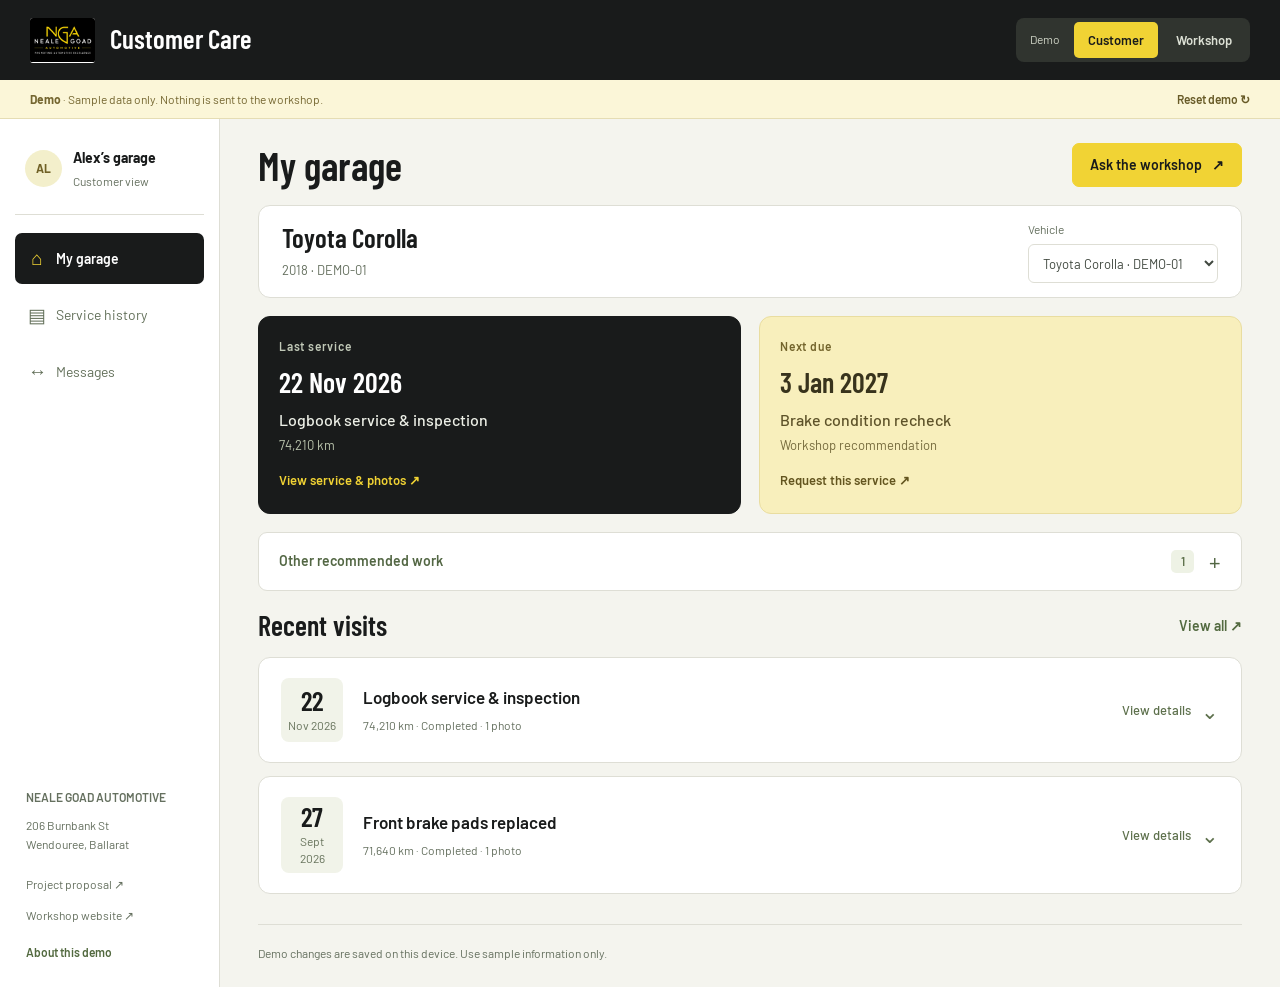
==== commit ef502021: "Simplify customer garage with readable summaries and expandable service details" ====
--- a/index.html
+++ b/index.html
@@ -11,35 +11,35 @@
   <link rel="preconnect" href="https://fonts.googleapis.com">
   <link rel="preconnect" href="https://fonts.gstatic.com" crossorigin>
   <link href="https://fonts.googleapis.com/css2?family=Barlow+Condensed:wght@500;600;700;800&family=Barlow:wght@400;500;600;700&display=swap" rel="stylesheet">
-  <link rel="stylesheet" href="portal.css">
-  <script src="portal.js" defer></script>
+  <link rel="stylesheet" href="portal.css?v=20261021-simple2">
+  <script src="portal.js?v=20261021-simple2" defer></script>
 </head>
 <body class="portal">
 <a class="skip-link" href="#main">Skip to your garage</a>
 <header class="app-header">
-  <a href="./" class="app-brand" aria-label="Neale Goad Customer Care home"><img src="assets/nga-logo.jpeg" width="78" height="52" alt="Neale Goad Automotive"><span><strong>Customer Care</strong><small>YOUR VEHICLE. YOUR SERVICE STORY.</small></span></a>
-  <div class="role-switch" role="group" aria-label="Demo role"><span>DEMO VIEW</span><button type="button" data-role="customer" aria-pressed="true">Customer</button><button type="button" data-role="workshop" aria-pressed="false">Workshop</button></div>
+  <a href="./" class="app-brand" aria-label="Neale Goad Customer Care home"><img src="assets/nga-logo.jpeg" width="78" height="52" alt="Neale Goad Automotive"><span><strong>Customer Care</strong></span></a>
+  <div class="role-switch" role="group" aria-label="Demo role"><span>Demo</span><button type="button" data-role="customer" aria-pressed="true">Customer</button><button type="button" data-role="workshop" aria-pressed="false">Workshop</button></div>
 </header>
-<div class="demo-banner" id="demo"><span><b>Interactive prototype</b> · Fictional records. Changes stay in this browser; no live workshop messages or bookings.</span><button class="text-button" type="button" id="reset-portal">Reset demo ↻</button></div>
+<div class="demo-banner" id="demo"><span><b>Demo</b> · Sample data only. Nothing is sent to the workshop.</span><button class="text-button" type="button" id="reset-portal">Reset demo ↻</button></div>
 <div class="app-layout">
-  <aside class="sidebar"><div class="sidebar-account"><span class="account-avatar" aria-hidden="true">AL</span><div><strong id="account-name">Alex’s garage</strong><small id="account-description">Sample customer account</small></div></div><nav aria-label="Customer Care navigation"><button class="nav-button active" data-nav="overview" aria-current="page"><span aria-hidden="true">⌂</span><span id="overview-label">My garage</span></button><button class="nav-button" data-nav="history"><span aria-hidden="true">▤</span><span>Service history</span></button><button class="nav-button" data-nav="requests"><span aria-hidden="true">↔</span><span>Requests & messages</span><span class="count-badge" id="request-count">0</span></button><button class="nav-button" data-nav="workshop" id="post-navigation" hidden><span aria-hidden="true">＋</span><span>Post vehicle update</span></button></nav><div class="sidebar-foot"><p>NEALE GOAD AUTOMOTIVE</p><span>206 Burnbank St<br>Wendouree, Ballarat</span><a href="proposal.html">Read the project proposal ↗</a><a href="https://ballaratcarrepairsandservicing.com.au/" target="_blank" rel="noopener">Visit workshop website ↗</a><button type="button" class="text-button" id="open-help">How to try the demo</button></div></aside>
+  <aside class="sidebar"><div class="sidebar-account"><span class="account-avatar" aria-hidden="true">AL</span><div><strong id="account-name">Alex’s garage</strong><small id="account-description">Customer view</small></div></div><nav aria-label="Customer Care navigation"><button class="nav-button active" data-nav="overview" aria-current="page"><span aria-hidden="true">⌂</span><span id="overview-label">My garage</span></button><button class="nav-button" data-nav="history"><span aria-hidden="true">▤</span><span>Service history</span></button><button class="nav-button" data-nav="requests"><span aria-hidden="true">↔</span><span>Messages</span><span class="count-badge" id="request-count">0</span></button><button class="nav-button" data-nav="workshop" id="post-navigation" hidden><span aria-hidden="true">＋</span><span>Add update</span></button></nav><div class="sidebar-foot"><p>NEALE GOAD AUTOMOTIVE</p><span>206 Burnbank St<br>Wendouree, Ballarat</span><a href="proposal.html">Project proposal ↗</a><a href="https://ballaratcarrepairsandservicing.com.au/" target="_blank" rel="noopener">Workshop website ↗</a><button type="button" class="text-button" id="open-help">About this demo</button></div></aside>
   <main class="app-main" id="main">
     <div class="page-heading" id="page-heading"></div>
-    <section class="vehicle-strip" aria-label="Selected vehicle"><div class="vehicle-art" aria-hidden="true"><svg viewBox="0 0 400 150" fill="none"><path d="M53 98 75 58c5-8 13-13 24-13h158c12 0 22 5 31 13l34 30 28 9c10 3 15 9 15 20v7H35v-12c0-8 6-13 18-14Z" fill="#f1d334" stroke="#191b1b" stroke-width="3"/><path d="m97 53-23 39h214l-34-39H97Z" fill="#fffcef" stroke="#191b1b" stroke-width="3"/><path d="M184 53v39" stroke="#191b1b" stroke-width="3"/><circle cx="108" cy="122" r="23" fill="#191b1b"/><circle cx="108" cy="122" r="11" fill="#d8d8cf"/><circle cx="297" cy="122" r="23" fill="#191b1b"/><circle cx="297" cy="122" r="11" fill="#d8d8cf"/><path d="M38 106h26m267 0h28M199 103h16" stroke="#191b1b" stroke-width="3"/></svg></div><div class="vehicle-details"><p class="eyebrow">YOUR SELECTED VEHICLE</p><h2 id="vehicle-name">Toyota Corolla</h2><div class="vehicle-meta" id="vehicle-meta"></div></div><label class="vehicle-picker">Switch vehicle<select id="vehicle-select" aria-label="Switch vehicle"><option value="corolla">Toyota Corolla · DEMO-01</option><option value="ranger">Ford Ranger · DEMO-02</option></select></label></section>
+    <section class="vehicle-strip" aria-label="Selected vehicle"><div class="vehicle-details"><h2 id="vehicle-name">Toyota Corolla</h2><div class="vehicle-meta" id="vehicle-meta"></div></div><label class="vehicle-picker">Vehicle<select id="vehicle-select" aria-label="Switch vehicle"><option value="corolla">Toyota Corolla · DEMO-01</option><option value="ranger">Ford Ranger · DEMO-02</option></select></label></section>
     <section class="view-panel" id="view-overview" aria-label="Garage overview"></section>
     <section class="view-panel" id="view-history" aria-label="Vehicle service history" hidden></section>
     <section class="view-panel" id="view-requests" aria-label="Requests and messages" hidden></section>
     <section class="view-panel" id="view-workshop" aria-label="Workshop update composer" hidden></section>
-    <p class="footer-note">Prototype only · Demo role switching is not authentication. A live portal needs private accounts, workshop access controls and a connection to the actual vehicle records.</p>
+    <p class="footer-note">Demo changes are saved on this device. Use sample information only.</p>
   </main>
 </div>
 <div class="toast" role="status" aria-live="polite" id="portal-status"></div>
 
-<dialog class="dialog" id="request-dialog" aria-labelledby="request-title"><div class="dialog-header"><div><p class="eyebrow">ASK YOUR WORKSHOP</p><h2 id="request-title">What can we help with?</h2></div><button type="button" class="icon-button" data-close="request-dialog" aria-label="Close service request">×</button></div><p class="select-context" id="request-context"></p><form id="service-request-form"><div class="field"><label for="request-kind">I’d like to</label><select id="request-kind"><option value="service">Request a service or repair</option><option value="question">Ask a question</option></select></div><div class="field"><label for="request-subject">Service or question</label><input id="request-subject" maxlength="100" placeholder="e.g. Brake noise, air conditioning, next service" required></div><div class="field"><label for="request-description">Tell the workshop a little more</label><textarea id="request-description" rows="4" maxlength="2000" placeholder="Describe what you’ve noticed or what you would like done." required></textarea></div><div class="field-row"><div class="field"><label for="request-date">Preferred date <small>Optional</small></label><input type="date" id="request-date"></div><div class="field"><label for="request-time">Preferred time</label><select id="request-time"><option>Anytime</option><option>Morning</option><option>Afternoon</option></select></div></div><label class="pickup-check"><input id="request-pickup" type="checkbox"><span>Ask about pickup & delivery<small>Within 10 km of Ballarat CBD; staff confirm eligibility and arrangements.</small></span></label><p class="info-note">Your request is not an appointment until the workshop confirms it. In this prototype, it appears only in the demo workshop view.</p><p class="form-error" id="request-error" role="alert"></p><div class="dialog-actions"><button type="submit" class="button primary">Submit demo request <span aria-hidden="true">↗</span></button><button type="button" class="button secondary" data-close="request-dialog">Cancel</button></div></form></dialog>
+<dialog class="dialog" id="request-dialog" aria-labelledby="request-title"><div class="dialog-header"><div><h2 id="request-title">Ask the workshop</h2></div><button type="button" class="icon-button" data-close="request-dialog" aria-label="Close service request">×</button></div><p class="select-context" id="request-context"></p><form id="service-request-form"><div class="field"><label for="request-kind">I’d like to</label><select id="request-kind"><option value="service">Request a service or repair</option><option value="question">Ask a question</option></select></div><div class="field"><label for="request-subject">Service or question</label><input id="request-subject" maxlength="100" placeholder="e.g. Brake noise, air conditioning, next service" required></div><div class="field"><label for="request-description">Your message</label><textarea id="request-description" rows="3" maxlength="2000" placeholder="Describe what you’ve noticed or what you would like done." required></textarea></div><details class="optional-details"><summary>Preferred visit & pickup <span>Optional</span></summary><div class="field-row"><div class="field"><label for="request-date">Preferred date <small>Optional</small></label><input type="date" id="request-date"></div><div class="field"><label for="request-time">Preferred time</label><select id="request-time"><option>Anytime</option><option>Morning</option><option>Afternoon</option></select></div></div><label class="pickup-check"><input id="request-pickup" type="checkbox"><span>Ask about pickup & delivery<small>Within 10 km of Ballarat CBD; subject to confirmation.</small></span></label></details><p class="info-note">A booking is confirmed only when the workshop agrees on a date and time.</p><p class="form-error" id="request-error" role="alert"></p><div class="dialog-actions"><button type="submit" class="button primary">Send request <span aria-hidden="true">↗</span></button><button type="button" class="button secondary" data-close="request-dialog">Cancel</button></div></form></dialog>
 
 <dialog class="dialog photo-dialog" id="photo-dialog" aria-labelledby="photo-title"><div class="dialog-header"><h2 id="photo-title">Workshop attachment</h2><button type="button" class="icon-button" data-close="photo-dialog" aria-label="Close photo">×</button></div><img id="full-photo" src="assets/example-workshop.png" alt="Example workshop attachment"><p id="full-photo-caption"></p></dialog>
 
-<dialog class="dialog" id="help-dialog" aria-labelledby="help-title"><div class="dialog-header"><h2 id="help-title">Try the whole conversation.</h2><button type="button" class="icon-button" data-close="help-dialog" aria-label="Close demo guide">×</button></div><ol class="info-list"><li><strong>Customer:</strong> open a service record, view its photos, and add a question.</li><li><strong>Workshop:</strong> switch the demo view above, reply to the question, or open Post vehicle update.</li><li><strong>Post an update:</strong> record a service date, work carried out, a sample photo and an optional next recommendation.</li><li><strong>Customer:</strong> switch back. The update and reply are in the same vehicle’s history.</li><li><strong>Request work:</strong> ask for a service or repair. Review and reply to it in the workshop view.</li></ol><p class="info-note">Everything is fictional and stored on this browser only. No real customer information should be entered. Reset demo clears this prototype’s records, comments and uploaded photos on this device.</p><button type="button" class="button dark" data-close="help-dialog">Explore my garage ↗</button></dialog>
+<dialog class="dialog" id="help-dialog" aria-labelledby="help-title"><div class="dialog-header"><h2 id="help-title">About this demo</h2><button type="button" class="icon-button" data-close="help-dialog" aria-label="Close demo guide">×</button></div><ol class="info-list"><li>Open a visit to see the work and photos, or leave a comment.</li><li>Ask the workshop to request a service or repair.</li><li>Switch to Workshop to add an update or reply.</li></ol><p class="info-note">This is a public prototype with fictional records. Updates stay in this browser and are not shared or sent. The demo roles are not private accounts. Reset demo clears your sample changes.</p><button type="button" class="button dark" data-close="help-dialog">Got it</button></dialog>
 <noscript><p class="info-note">Enable JavaScript to explore the interactive portal. You can still read the <a href="proposal.html">project proposal</a>.</p></noscript>
 </body>
 </html>
--- a/portal.css
+++ b/portal.css
@@ -1,418 +1,419 @@
-:root{--ink:#191b1b;--ink-soft:#383d3b;--muted:#6f756f;--canvas:#f4f4ee;--white:#fff;--line:#deded5;--yellow:#f1d334;--yellow-soft:#fbf6d8;--green:#23754a;--green-soft:#e9f4ec;--amber:#99620b;--amber-soft:#fff2d8;--blue:#315b85;--blue-soft:#eaf1f9;--radius:14px;--shadow:0 4px 16px rgba(25,27,27,.035)}
-*{box-sizing:border-box}
-[hidden],.view-panel[hidden]{display:none!important}
-html{scroll-behavior:smooth;scroll-padding-top:24px}
-body.portal{margin:0;background:var(--canvas);color:var(--ink);font-family:"Barlow",Arial,sans-serif;font-size:15px;line-height:1.5;-webkit-font-smoothing:antialiased}
-button,input,textarea,select{font:inherit}
-button,a,input,textarea,select{-webkit-tap-highlight-color:transparent}
-button,a{touch-action:manipulation}
-button{cursor:pointer}
-button:disabled{cursor:not-allowed;opacity:.48}
-a{color:inherit}
-img,svg{display:block;max-width:100%}
-button,input,textarea,select,summary{outline-offset:4px}
-:focus-visible{outline:3px solid #3b72bc;outline-offset:4px}
-h1,h2,h3,h4,p{margin-top:0}
-h1,h2,h3,h4{line-height:1.12}
-p{margin-bottom:14px}
-button svg,a svg{flex:0 0 auto}
-.visually-hidden{position:absolute;width:1px;height:1px;padding:0;margin:-1px;overflow:hidden;clip:rect(0,0,0,0);white-space:nowrap;border:0}
-.skip-link{position:fixed;top:10px;left:10px;z-index:100;transform:translateY(-150%);padding:12px 18px;background:var(--yellow);border-radius:6px;color:var(--ink);font-weight:700}
-.skip-link:focus{transform:translateY(0)}
-.app-header{min-height:84px;background:var(--ink);color:#fff;display:flex;align-items:center;justify-content:space-between;gap:24px;padding:13px 34px;border-bottom:1px solid #333737}
-.app-brand{display:flex;align-items:center;gap:17px;text-decoration:none;min-width:0}
-.app-brand img{width:74px;height:50px;object-fit:contain;background:#fff;border-radius:3px}
-.app-brand strong{display:block;font-family:"Barlow Condensed",sans-serif;font-size:26px;font-weight:700;line-height:1;letter-spacing:.2px}
-.app-brand small{display:block;color:#c9cbc5;font-size:10px;letter-spacing:1.7px;margin-top:7px;font-weight:600}
-.app-header-right{display:flex;align-items:center;gap:18px}
-.role-switch{display:flex;gap:3px;background:#2b2f2e;padding:4px;border:1px solid #414540;border-radius:9px}
-.role-switch button{background:transparent;border:0;border-radius:5px;color:#c6c9c2;font-size:12px;font-weight:600;padding:9px 15px;white-space:nowrap;transition:background .15s,color .15s}
-.role-switch button[aria-pressed="true"]{background:var(--yellow);color:var(--ink)}
-.header-link{font-size:12px;font-weight:600;color:#d0d3cc;text-decoration:none;white-space:nowrap}
-.header-link:hover{color:var(--yellow)}
-.demo-banner{display:flex;align-items:center;justify-content:center;gap:10px;padding:8px 24px;background:var(--yellow-soft);color:#686032;font-size:11px;text-align:center;border-bottom:1px solid #e7dfb2;letter-spacing:.1px}
-.demo-banner strong{color:#4e4824;font-weight:700}
-.demo-banner .demo-dot{height:6px;width:6px;border-radius:50%;background:#b99614;flex:0 0 auto}
-.app-layout{display:grid;grid-template-columns:230px minmax(0,1fr);min-height:calc(100vh - 117px)}
-.sidebar{background:#fff;border-right:1px solid var(--line);padding:30px 17px 24px;display:flex;flex-direction:column;gap:5px;min-width:0}
-.sidebar-label{padding:0 15px;margin:0 0 13px;color:#8a8f87;font-size:10px;font-weight:700;letter-spacing:1.5px}
-.sidebar nav{display:flex;flex-direction:column;gap:5px}
-.nav-button{display:flex;align-items:center;gap:12px;width:100%;padding:13px 15px;border:0;border-radius:7px;text-align:left;background:transparent;color:#747a72;font-size:14px;font-weight:500;transition:background .15s,color .15s;min-width:0}
-.nav-button:hover{color:var(--ink);background:#f3f4ee}
-.nav-button.active,.nav-button[aria-current="page"]{background:var(--ink);color:#fff;font-weight:600}
-.nav-button.active .nav-icon{color:var(--yellow)}
-.nav-icon{width:20px;font-size:19px;line-height:1;display:flex;justify-content:center;align-items:center;flex:0 0 auto}
-.nav-button .count-badge{margin-left:auto}
-.sidebar-foot{margin-top:auto;padding:26px 13px 0;color:var(--muted);font-size:12px;line-height:1.5}
-.sidebar-foot strong{display:block;color:var(--ink);font-size:13px;margin:0 0 7px}
-.sidebar-foot p{margin-bottom:12px}
-.sidebar-foot a{font-weight:600;text-decoration:none;border-bottom:1px solid #c5c8bd;padding-bottom:2px}
-.sidebar-foot .status-pill{margin-top:9px}
-.sidebar-profile{display:flex;gap:10px;align-items:center;border-top:1px solid var(--line);padding:20px 13px 0;margin-top:22px}
-.avatar{width:35px;height:35px;border-radius:50%;background:var(--yellow-soft);display:flex;align-items:center;justify-content:center;font-size:12px;font-weight:700;color:#675b1f;flex:0 0 auto}
-.sidebar-profile strong{display:block;font-size:12px}
-.sidebar-profile small{display:block;font-size:10px;color:var(--muted);margin-top:1px}
-.app-main{padding:34px 40px 28px;min-width:0;max-width:1600px;width:100%;margin:0 auto}
-.view-panel{min-width:0}
-.page-heading{display:flex;align-items:center;justify-content:space-between;gap:24px;margin-bottom:24px}
-.eyebrow{color:#7b8077;font-size:10px;font-weight:700;letter-spacing:1.7px;margin:0 0 9px;text-transform:uppercase}
-.page-heading h1{font-family:"Barlow Condensed",sans-serif;font-weight:600;font-size:43px;letter-spacing:-.5px;margin:0 0 9px}
-.page-heading p:not(.eyebrow){color:var(--muted);font-size:14px;margin:0;max-width:620px}
-.heading-actions{display:flex;gap:10px;flex:0 0 auto;align-items:center}
-.button{display:inline-flex;justify-content:center;align-items:center;gap:10px;min-height:43px;padding:11px 18px;background:#fff;color:var(--ink);border:1px solid var(--line);border-radius:7px;text-decoration:none;font-size:13px;font-weight:600;line-height:1.25;transition:background .15s,border-color .15s,transform .15s;white-space:normal;text-align:center}
-.button:hover{background:#f1f2eb;border-color:#bbbfb2}
-.button.primary{background:var(--yellow);color:var(--ink);border-color:var(--yellow)}
-.button.primary:hover{background:#e8c724;border-color:#e8c724}
-.button.dark{background:var(--ink);border-color:var(--ink);color:#fff}
-.button.dark:hover{background:#303735;border-color:#303735}
-.button.secondary{background:#fff;border-color:var(--line)}
-.button.small{min-height:34px;font-size:12px;padding:8px 13px;border-radius:6px}
-.button.full{width:100%}
-.button:active:not(:disabled){transform:translateY(1px)}
-.icon-button{width:34px;height:34px;display:inline-flex;align-items:center;justify-content:center;background:#fff;border:1px solid var(--line);border-radius:6px;font-size:21px;line-height:1;color:var(--ink)}
-.icon-button:hover{background:var(--canvas)}
-.text-button{display:inline-flex;align-items:center;gap:7px;border:0;padding:3px 0;background:transparent;color:#4b5547;font-size:12px;font-weight:600;text-decoration:none}
-.text-button:hover{color:#151a12;text-decoration:underline;text-underline-offset:3px}
-.count-badge{display:inline-flex;justify-content:center;align-items:center;min-width:19px;height:19px;padding:0 5px;border-radius:5px;background:#eef0e9;color:#72786d;font-size:10px;font-weight:700;line-height:1}
-.nav-button.active .count-badge{background:#454a43;color:#e9eddf}
-.vehicle-strip{display:grid;grid-template-columns:164px minmax(0,1fr) auto;gap:24px;align-items:center;background:#fff;border:1px solid var(--line);border-radius:var(--radius);padding:19px 24px;margin-bottom:22px;min-width:0;box-shadow:var(--shadow)}
-.vehicle-art{width:164px;height:100px;display:flex;justify-content:center;align-items:center;background:#f6f6ef;border-radius:9px;padding:12px}
-.vehicle-art svg{width:100%;height:auto;max-height:85px}
-.vehicle-details{min-width:0}
-.vehicle-details .eyebrow{font-size:9px;margin-bottom:6px}
-.vehicle-details h2{font-family:"Barlow Condensed",sans-serif;font-size:28px;font-weight:600;letter-spacing:-.2px;margin:0 0 7px}
-.vehicle-meta{display:flex;gap:13px;align-items:center;flex-wrap:wrap;color:#858a80;font-size:12px}
-.vehicle-meta .registration,.registration{display:inline-flex;align-items:center;min-height:23px;background:#f8f7eb;border:1px solid #dedcc4;border-radius:3px;padding:1px 8px;font-size:11px;letter-spacing:1px;font-weight:700;color:#4e513f}
-.vehicle-meta strong{color:#606759;font-weight:500}
-.vehicle-picker{display:flex;flex-direction:column;align-items:flex-end;gap:8px;min-width:160px}
-.vehicle-picker label{font-size:10px;color:var(--muted);font-weight:600}
-.vehicle-picker select{min-width:155px;min-height:35px;border:1px solid var(--line);border-radius:6px;background:#fff;padding:6px 28px 6px 10px;color:#454b42;font-size:12px;max-width:100%}
-.status-pill{display:inline-flex;align-items:center;gap:5px;padding:5px 9px;border-radius:5px;background:#f0f2ed;color:#68725d;font-size:10px;font-weight:600;line-height:1.2;white-space:nowrap}
-.status-pill.green{background:var(--green-soft);color:var(--green)}
-.status-pill.amber{background:var(--amber-soft);color:var(--amber)}
-.status-pill.blue{background:var(--blue-soft);color:var(--blue)}
-.status-pill.grey{background:#eff0ec;color:#71786a}
-.overview-grid{display:grid;grid-template-columns:minmax(0,1.08fr) minmax(0,1fr);gap:22px;margin-bottom:26px}
-.panel{background:#fff;border:1px solid var(--line);border-radius:var(--radius);padding:23px;min-width:0;box-shadow:var(--shadow)}
-.panel h2{font-family:"Barlow Condensed",sans-serif;font-size:25px;font-weight:600;margin-bottom:16px}
-.next-service{position:relative;overflow:hidden;background:var(--ink);border:1px solid var(--ink);border-radius:var(--radius);padding:25px 25px 23px;color:#fff;min-width:0;display:flex;flex-direction:column;align-items:flex-start;box-shadow:var(--shadow)}
-.next-service:after{content:"";position:absolute;top:23px;right:24px;width:33px;height:4px;background:var(--yellow);border-radius:1px}
-.next-service .eyebrow{color:#b5bdae;max-width:calc(100% - 45px);font-size:9px;letter-spacing:1.4px}
-.next-service h2{font-family:"Barlow Condensed",sans-serif;font-size:35px;font-weight:600;letter-spacing:-.2px;line-height:1.05;margin:5px 0 12px}
-.next-service h2 span{color:var(--yellow)}
-.next-service p{color:#afb9a8;font-size:12px;line-height:1.6;max-width:340px;margin-bottom:18px}
-.next-service p strong{color:#e4e9df;font-weight:500}
-.next-service .status-pill{margin-bottom:13px;background:#373c2e;color:#e3d77e}
-.next-service .button{margin-top:auto}
-.next-service .due-details{display:flex;gap:21px;margin-bottom:20px}
-.due-details div{display:flex;flex-direction:column;gap:3px}
-.due-details small{color:#a4ad9d;font-size:9px;letter-spacing:.7px;text-transform:uppercase}
-.due-details strong{font-size:14px;color:#fff;font-weight:600}
-.next-service .fine{font-size:10px;margin-top:10px;margin-bottom:0;color:#98a28f}
-.upcoming-list{background:#fff;border:1px solid var(--line);border-radius:var(--radius);padding:22px 23px;min-width:0;box-shadow:var(--shadow)}
-.upcoming-list .section-heading{margin-bottom:10px}
-.upcoming-list h2{font-family:"Barlow Condensed",sans-serif;font-weight:600;font-size:25px;margin:0}
-.recommendation-row{display:flex;align-items:flex-start;justify-content:space-between;gap:13px;padding:16px 0;border-bottom:1px solid #eceee6;min-width:0}
-.recommendation-row:last-child{border-bottom:0;padding-bottom:1px}
-.recommendation-row h3{font-size:13px;font-weight:600;margin:0 0 6px;line-height:1.35}
-.recommendation-row p{font-size:11px;color:#87907e;line-height:1.55;margin:0;max-width:310px}
-.recommendation-row .recommendation-icon{color:#7f8b70;background:#f0f4e9;width:28px;height:28px;display:flex;align-items:center;justify-content:center;border-radius:6px;flex:0 0 auto;margin-right:1px}
-.recommendation-copy{flex:1;min-width:0}
-.metric-grid{display:grid;grid-template-columns:repeat(3,minmax(0,1fr));gap:13px;margin:0 0 25px}
-.metric{background:#fff;border:1px solid var(--line);border-radius:10px;padding:18px 20px;min-width:0}
-.metric .stat-label,.stat-label{display:block;color:#8c9383;font-size:10px;font-weight:600;margin-bottom:8px}
-.metric strong{display:block;font-family:"Barlow Condensed",sans-serif;font-size:30px;font-weight:600;line-height:1.1;margin-bottom:4px}
-.metric small{color:var(--muted);font-size:10px}
-.section-heading{display:flex;align-items:center;justify-content:space-between;gap:15px;margin:0 0 16px}
-.section-heading h2{font-family:"Barlow Condensed",sans-serif;font-size:28px;font-weight:600;letter-spacing:-.25px;margin:0}
-.section-heading p{color:var(--muted);font-size:12px;margin:4px 0 0}
-.section-heading .section-label{font-size:10px;color:var(--muted);font-weight:500}
-.section-tabs{display:flex;align-items:center;gap:22px;border-bottom:1px solid var(--line);margin:0 0 22px}
-.tab-button{display:flex;gap:8px;align-items:center;border:0;border-bottom:2px solid transparent;background:transparent;padding:12px 0;color:#92988b;font-size:12px;font-weight:600;margin-bottom:-1px;white-space:nowrap}
-.tab-button.active,.tab-button[aria-selected="true"]{color:var(--ink);border-bottom-color:var(--ink)}
-.tab-button.active .count-badge{background:#e5e7dd;color:#4b5540}
-.timeline{display:grid;gap:20px;min-width:0}
-.service-entry{background:#fff;border:1px solid var(--line);border-radius:var(--radius);overflow:hidden;min-width:0;box-shadow:var(--shadow)}
-.entry-header{display:flex;align-items:center;justify-content:space-between;gap:16px;padding:18px 23px;background:#fdfdf9;border-bottom:1px solid #e8eae1;min-width:0}
-.entry-header-left{display:flex;gap:13px;align-items:center;min-width:0}
-.entry-date{display:flex;flex-direction:column;align-items:center;justify-content:center;flex:0 0 auto;min-width:45px;min-height:47px;padding:6px 9px;background:#f1f3e9;border-radius:7px;text-align:center}
-.entry-date strong{font-family:"Barlow Condensed",sans-serif;font-size:21px;line-height:1;font-weight:600}
-.entry-date span,.entry-date small{font-size:9px;color:#7d8670;letter-spacing:.5px;text-transform:uppercase;line-height:1.2;margin-top:3px}
-.entry-header h3{font-size:16px;font-weight:600;margin:0 0 5px;line-height:1.3}
-.entry-header p{color:#8d9583;font-size:10px;margin:0}
-.entry-header p strong{font-weight:500;color:#66715a}
-.entry-body{padding:21px 23px 19px;min-width:0}
-.entry-body>p{font-size:13px;line-height:1.7;color:#6d7664;max-width:880px;margin:0 0 16px;white-space:pre-wrap;overflow-wrap:anywhere}
-.work-list{display:flex;flex-wrap:wrap;gap:7px;margin:0 0 18px;padding:0;list-style:none}
-.work-list li{display:flex;align-items:center;gap:5px;border-radius:4px;background:#f2f4ec;color:#67745a;font-size:10px;padding:5px 8px}
-.work-list li:before{content:"✓";font-size:10px;color:#668348}
-.photo-grid{display:grid;grid-template-columns:repeat(3,minmax(0,1fr));gap:10px;margin:0 0 17px}
-.photo-grid figure{margin:0;min-width:0;background:#f5f5ef;border:1px solid #e5e7dd;border-radius:7px;overflow:hidden}
-.photo-grid img{width:100%;height:auto;aspect-ratio:16/10;object-fit:cover;background:#e5e8df}
-.photo-grid figcaption{padding:8px 10px;color:#7b866f;font-size:10px;line-height:1.35;overflow-wrap:anywhere}
-.photo-grid.two{grid-template-columns:repeat(2,minmax(0,1fr))}
-.photo-grid.single{grid-template-columns:minmax(0,340px)}
-.entry-recommendation{display:flex;gap:9px;background:var(--yellow-soft);border:1px solid #eee4a9;padding:11px 13px;border-radius:6px;color:#82722a;font-size:11px;line-height:1.55;margin-top:13px}
-.entry-recommendation strong{color:#67581e;font-weight:600}
-.entry-recommendation p{margin:0}
-.entry-footer{display:flex;align-items:center;justify-content:space-between;gap:15px;padding:12px 23px;border-top:1px solid #edf0e5;background:#fff}
-.entry-footer small{color:#9ba290;font-size:10px}
-.comment-toggle{display:flex;align-items:center;gap:7px;border:0;background:transparent;color:#6c7a5d;padding:3px 0;font-size:11px;font-weight:600}
-.comment-toggle:hover{color:var(--ink)}
-.comment-toggle .comment-icon{font-size:15px}
-.thread{padding:18px 23px 20px;background:#fafbf6;border-top:1px solid #eaede1;min-width:0}
-.comment{display:flex;gap:10px;padding:0 0 17px;min-width:0}
-.comment-avatar{width:29px;height:29px;border-radius:50%;background:#edeedc;color:#7a7f60;display:flex;align-items:center;justify-content:center;font-size:9px;font-weight:700;flex:0 0 auto}
-.comment.staff .comment-avatar{background:#e6e9df;color:#5e6c4b}
-.comment-content{flex:1;min-width:0}
-.comment-meta{display:flex;align-items:center;gap:7px;flex-wrap:wrap;margin:1px 0 6px;color:#99a18d;font-size:10px}
-.comment-meta strong{font-size:11px;color:#566449;font-weight:600}
-.comment-meta .staff,.staff-badge{display:inline-flex;padding:2px 5px;background:#eef0d9;color:#808342;border-radius:3px;font-size:8px;font-weight:600}
-.comment p{font-size:12px;color:#77836a;line-height:1.6;margin:0;white-space:pre-wrap;overflow-wrap:anywhere}
-.comment-form{display:flex;align-items:flex-end;gap:9px;padding-top:2px}
-.comment-form textarea{min-width:0;flex:1;min-height:41px;max-height:160px;resize:vertical;border:1px solid #dfe5d4;border-radius:6px;background:#fff;padding:11px 12px;color:var(--ink);font-size:12px;line-height:1.5}
-.comment-form textarea::placeholder{color:#a0a992}
-.comment-form .button{min-height:41px;flex:0 0 auto}
-.requests-list{display:grid;gap:18px}
-.request-card{background:#fff;border:1px solid var(--line);border-radius:var(--radius);overflow:hidden;min-width:0;box-shadow:var(--shadow)}
-.request-header{display:flex;justify-content:space-between;align-items:flex-start;gap:16px;padding:20px 23px 13px}
-.request-header h3{font-size:16px;font-weight:600;line-height:1.35;margin:0 0 8px}
-.request-meta{display:flex;gap:12px;flex-wrap:wrap;font-size:10px;color:#929c86}
-.request-meta strong{color:#68795b;font-weight:500}
-.request-body{padding:0 23px 20px}
-.request-body>p{font-size:13px;line-height:1.7;color:#6d7b5f;margin:0;white-space:pre-wrap;overflow-wrap:anywhere}
-.request-details{display:flex;gap:18px;margin-top:15px;color:#879976;font-size:11px}
-.reply-list{padding:17px 23px 0;background:#fafbf6;border-top:1px solid #e9eee1;min-width:0}
-.reply{padding:0 0 16px;min-width:0}
-.reply+.reply{border-top:1px solid #e7ecde;padding-top:15px}
-.reply p{font-size:12px;color:#748466;line-height:1.6;margin:0;white-space:pre-wrap;overflow-wrap:anywhere}
-.reply-form{display:flex;gap:9px;align-items:flex-end;padding:0 23px 20px;background:#fafbf6}
-.reply-form textarea{flex:1;min-width:0;min-height:42px;max-height:160px;resize:vertical;border:1px solid #dce4d1;background:#fff;border-radius:6px;padding:11px 12px;font-size:12px;line-height:1.5}
-.reply-form .button{min-height:42px;flex:0 0 auto}
-.empty-state{display:flex;flex-direction:column;align-items:center;justify-content:center;text-align:center;background:#fff;border:1px dashed #d6dfc7;border-radius:var(--radius);padding:48px 24px;color:#7a8b67;min-height:210px}
-.empty-state h3{font-family:"Barlow Condensed",sans-serif;font-size:25px;margin:0 0 10px;color:#41572d;font-weight:600}
-.empty-state p{max-width:400px;font-size:13px;line-height:1.65;margin-bottom:17px}
-.empty-icon{font-size:30px;margin-bottom:15px;color:#b8c6a5}
-.workshop-grid{display:grid;grid-template-columns:minmax(0,1.15fr) minmax(0,1fr);gap:22px;align-items:start}
-.composer{background:#fff;border:1px solid var(--line);border-radius:var(--radius);padding:24px;min-width:0;box-shadow:var(--shadow)}
-.composer h2{font-family:"Barlow Condensed",sans-serif;font-weight:600;font-size:27px;margin:0 0 8px}
-.composer>p{font-size:12px;color:#8a977d;line-height:1.6;margin-bottom:22px}
-.field{display:flex;flex-direction:column;gap:7px;margin-bottom:17px;min-width:0}
-.field-row{display:grid;grid-template-columns:repeat(2,minmax(0,1fr));gap:14px;min-width:0}
-.field label,.composer label,.dialog label{font-size:11px;font-weight:600;color:#5f6e50;line-height:1.4}
-.field label .optional{color:#a1ac95;font-weight:400;margin-left:4px}
-.field input,.field textarea,.field select,.select-context select{width:100%;max-width:100%;min-width:0;border:1px solid #dce3d2;border-radius:6px;background:#fff;padding:11px 12px;color:var(--ink);font-size:12px;line-height:1.4;min-height:41px;transition:border-color .15s}
-.field input:hover,.field textarea:hover,.field select:hover{border-color:#b7c5a5}
-.field input::placeholder,.field textarea::placeholder{color:#a4ae99}
-.field textarea{resize:vertical;min-height:112px;max-height:340px;line-height:1.65}
-.field small,.field .hint{font-size:10px;color:#9aa68d;line-height:1.5;margin-top:-1px}
-.field input[type="date"]{color-scheme:light}
-.field input[type="file"]{font-size:11px;padding:9px;background:#fafbf6}
-.field input[type="file"]::file-selector-button{border:0;background:#e9eedf;color:#647653;padding:6px 9px;font-size:10px;font-weight:600;border-radius:4px;margin-right:10px;cursor:pointer}
-.file-field{position:relative;display:block;padding:18px;background:#fafbf6;border:1px dashed #d7e0c9;border-radius:7px;min-width:0}
-.file-field>span{display:block;color:#71855e;font-size:12px;font-weight:600;margin:0 0 6px}
-.file-field>small{display:block;font-weight:400}
-.file-field input{margin-top:11px;padding:0!important;border:0!important;background:transparent!important;min-height:30px!important}
-.upload-preview{display:grid;grid-template-columns:repeat(3,minmax(0,1fr));gap:8px;margin-top:12px}
-.upload-preview:empty{display:none}
-.upload-preview figure{position:relative;min-width:0;margin:0;background:#eef2e7;border:1px solid #dde5d2;border-radius:6px;overflow:hidden}
-.upload-preview img{aspect-ratio:1.4;object-fit:cover;width:100%;height:auto}
-.upload-preview figcaption{font-size:9px;color:#839173;padding:5px 6px;white-space:nowrap;overflow:hidden;text-overflow:ellipsis}
-.upload-preview .icon-button{position:absolute;right:3px;top:3px;width:23px;height:23px;background:#fff;font-size:16px}
-.composer-actions{display:flex;align-items:center;justify-content:space-between;gap:12px;border-top:1px solid #e9eee0;margin-top:20px;padding-top:18px}
-.composer-actions small{font-size:10px;color:#9aa78d;max-width:200px}
-.preview-post{min-width:0}
-.preview-post>.eyebrow{padding:0 2px;margin:0 0 12px;color:#95a188}
-.preview-post .service-entry{box-shadow:none}
-.preview-post .entry-header,.preview-post .entry-body{padding-left:19px;padding-right:19px}
-.preview-post .entry-header h3{font-size:14px}
-.preview-post .entry-body>p{font-size:12px;line-height:1.65;min-height:60px}
-.preview-post .photo-grid{grid-template-columns:repeat(2,minmax(0,1fr))}
-.preview-placeholder{border:1px dashed #dbe3cf;background:#f8faf4;border-radius:7px;min-height:140px;display:flex;flex-direction:column;align-items:center;justify-content:center;gap:8px;color:#b2bea4;font-size:11px;text-align:center;padding:20px}
-.preview-placeholder span{font-size:26px;color:#c6d1ba}
-.select-context{display:flex;justify-content:space-between;align-items:center;gap:18px;background:#fff;border:1px solid var(--line);border-radius:10px;padding:17px 20px;margin-bottom:22px;min-width:0}
-.select-context label{font-size:12px;font-weight:600;color:#667856;flex:0 0 auto}
-.select-context select{max-width:390px}
-.info-note{display:flex;gap:10px;padding:13px 15px;background:#edf3e7;border:1px solid #dce7cf;border-radius:7px;color:#71865d;font-size:11px;line-height:1.6;margin:17px 0}
-.info-note strong{color:#526d3c;font-weight:600}
-.info-note p{margin:0}
-.info-note .note-icon{font-size:15px;line-height:1.4;flex:0 0 auto}
-.form-error{font-size:12px;line-height:1.5;background:#fff0ed;border:1px solid #f0d0c6;color:#a34f3f;border-radius:6px;padding:10px 12px;margin:12px 0}
-.form-success{font-size:12px;line-height:1.5;background:var(--green-soft);border:1px solid #d1e5d7;color:var(--green);border-radius:6px;padding:10px 12px;margin:12px 0}
-.grid-two{display:grid;grid-template-columns:repeat(2,minmax(0,1fr));gap:22px}
-.info-list{padding:0;list-style:none;margin:0}
-.info-list li{display:flex;justify-content:space-between;gap:15px;padding:12px 0;border-bottom:1px solid #eaf0e1;font-size:12px;color:#8b9b7b}
-.info-list li:last-child{border-bottom:0}
-.info-list li strong{color:#5e764a;font-weight:500;text-align:right}
-.info-list dt{color:#879a74;font-size:11px;margin:14px 0 4px}
-.info-list dd{margin:0;color:#5b7545;font-size:13px;line-height:1.5}
-.panel .info-note:last-child{margin-bottom:0}
-.panel-description{font-size:13px;line-height:1.65;color:#7f9270}
-.settings-option{display:flex;gap:11px;align-items:flex-start;padding:13px 0;border-bottom:1px solid #e9efdf}
-.settings-option:last-child{border-bottom:0}
-.settings-option input[type="checkbox"]{accent-color:var(--ink);width:16px;height:16px;flex:0 0 auto;margin-top:3px}
-.settings-option label{font-size:12px;font-weight:600;color:#637b4e}
-.settings-option small{display:block;margin-top:4px;font-size:11px;font-weight:400;line-height:1.5;color:#97a587}
-.dialog,dialog{border:1px solid var(--line);border-radius:16px;padding:27px;max-width:560px;width:calc(100% - 36px);max-height:calc(100dvh - 50px);overflow:auto;background:#fff;color:var(--ink);box-shadow:0 25px 100px rgba(25,27,27,.18)}
-dialog::backdrop{background:rgba(25,27,27,.45);backdrop-filter:blur(3px)}
-.dialog-header{display:flex;align-items:flex-start;justify-content:space-between;gap:20px;margin-bottom:24px}
-.dialog-header h2{font-family:"Barlow Condensed",sans-serif;font-weight:600;font-size:31px;margin:0 0 7px;letter-spacing:-.2px}
-.dialog-header p{font-size:12px;color:#899b78;margin-bottom:0;line-height:1.6}
-.dialog-header .icon-button{flex:0 0 auto}
-.dialog-actions{display:flex;justify-content:flex-end;gap:10px;margin-top:22px;padding-top:18px;border-top:1px solid #e7efdd}
-.dialog .field textarea{min-height:120px}
-.dialog .info-note{font-size:10px}
-.toast{position:fixed;bottom:22px;left:calc(50% + 100px);z-index:70;transform:translateX(-50%);background:var(--ink);color:#fff;padding:13px 19px;border:1px solid #3f4f32;border-radius:8px;box-shadow:0 8px 30px rgba(25,27,27,.18);font-size:12px;line-height:1.5;max-width:calc(100% - 32px);min-width:200px;text-align:center}
-.toast:empty{display:none}
-.footer-note{display:flex;justify-content:space-between;gap:15px;margin:28px 0 0;padding-top:18px;border-top:1px solid #dfe7d3;color:#a0ac92;font-size:10px;line-height:1.6}
-.footer-note a{text-decoration:none;color:#798d66}
-.footer-note a:hover{text-decoration:underline;text-underline-offset:3px}
-.fine{font-size:11px;color:var(--muted);line-height:1.6}
-.mobile-nav{display:none}
-@media(min-width:1600px){.app-main{padding-left:55px;padding-right:55px}}
-@media(max-width:1190px){.app-layout{grid-template-columns:205px minmax(0,1fr)}.sidebar{padding-left:12px;padding-right:12px}.app-main{padding:29px 27px 24px}.app-header{padding-left:25px;padding-right:25px}.vehicle-strip{grid-template-columns:133px minmax(0,1fr) auto;gap:17px;padding:18px 20px}.vehicle-art{width:133px;height:91px}.vehicle-details h2{font-size:26px}.vehicle-meta{font-size:11px;gap:9px}.vehicle-picker{min-width:140px}.vehicle-picker select{min-width:140px}.overview-grid{gap:17px}.next-service,.upcoming-list{padding:21px}.next-service h2{font-size:32px}.metric{padding:16px}.workshop-grid{grid-template-columns:1fr}.preview-post{max-width:none}.preview-post .entry-body>p{min-height:0}.toast{left:calc(50% + 90px)}}
-@media(max-width:980px){.app-layout{grid-template-columns:185px minmax(0,1fr)}.sidebar{padding:24px 10px}.sidebar-label{padding-left:10px}.nav-button{padding:12px 10px;gap:8px;font-size:12px}.sidebar-foot{padding-left:10px;padding-right:8px;font-size:11px}.app-main{padding:27px 23px}.page-heading{align-items:flex-start;gap:16px}.page-heading h1{font-size:38px}.page-heading p:not(.eyebrow){font-size:12px;line-height:1.6}.heading-actions .button{font-size:11px;padding:10px 13px}.vehicle-strip{grid-template-columns:100px minmax(0,1fr);gap:17px}.vehicle-art{width:100px;height:78px;padding:8px}.vehicle-picker{grid-column:1/-1;flex-direction:row;align-items:center;justify-content:flex-end;padding-top:11px;border-top:1px solid #edf0e5;margin-top:-2px}.vehicle-picker label{margin-right:auto}.vehicle-picker select{min-height:31px;font-size:11px;min-width:145px}.vehicle-meta{gap:8px}.overview-grid{grid-template-columns:1fr}.next-service{min-height:240px;padding:24px}.next-service h2{font-size:36px}.upcoming-list{padding:22px 24px}.photo-grid{grid-template-columns:repeat(2,minmax(0,1fr))}.metric-grid{gap:9px}.metric{padding:15px 12px}.metric strong{font-size:27px}.metric .stat-label{font-size:9px}.entry-header,.entry-body,.entry-footer{padding-left:20px;padding-right:20px}.thread{padding-left:20px;padding-right:20px}.entry-header h3{font-size:15px}.grid-two{grid-template-columns:1fr}.app-header{padding:13px 21px}.header-link{display:none}.role-switch button{padding:9px 12px}.app-brand{gap:12px}.app-brand strong{font-size:25px}.app-brand small{font-size:9px}.footer-note{font-size:9px}.toast{left:calc(50% + 80px)}}
-@media(max-width:740px){.app-header{min-height:74px;padding:12px 18px;gap:12px;flex-wrap:wrap}.app-brand img{width:60px;height:41px}.app-brand{gap:11px}.app-brand strong{font-size:23px}.app-brand small{font-size:8px;letter-spacing:1.2px;margin-top:5px}.role-switch{padding:3px;gap:1px}.role-switch button{font-size:10px;padding:8px 10px}.app-header-right{gap:9px}.demo-banner{padding:8px 15px;font-size:10px;line-height:1.5;gap:7px}.app-layout{display:block;min-height:calc(100vh - 108px)}.sidebar{padding:0 17px;display:block;border-right:0;border-bottom:1px solid var(--line);overflow-x:auto;scrollbar-width:none}.sidebar::-webkit-scrollbar{display:none}.sidebar nav{display:flex;flex-direction:row;gap:20px;min-width:max-content}.sidebar .nav-button{width:auto;gap:7px;padding:15px 0 12px;border-radius:0;border-bottom:3px solid transparent;background:transparent;color:#9ba68f;font-size:11px;font-weight:500}.sidebar .nav-button:hover{background:transparent;color:var(--ink)}.sidebar .nav-button.active{background:transparent;color:var(--ink);border-bottom-color:var(--ink);font-weight:600}.sidebar .nav-button.active .nav-icon{color:var(--ink)}.sidebar .nav-icon{font-size:15px;width:16px}.sidebar .count-badge{min-width:16px;height:16px;font-size:9px;padding:0 4px;border-radius:4px}.sidebar .nav-button.active .count-badge{background:#e9eddf;color:#647b4d}.sidebar-label,.sidebar-foot,.sidebar-profile{display:none}.app-main{padding:25px 19px 23px}.page-heading{margin-bottom:21px;gap:15px;align-items:flex-end}.page-heading h1{font-size:36px;margin-bottom:8px}.page-heading .eyebrow{font-size:8px;letter-spacing:1.2px}.page-heading p:not(.eyebrow){font-size:12px;line-height:1.65;max-width:340px}.heading-actions{gap:7px}.heading-actions .button{font-size:10px;padding:9px 10px;min-height:37px}.vehicle-strip{padding:16px 17px;gap:16px;margin-bottom:17px;border-radius:11px;grid-template-columns:105px minmax(0,1fr)}.vehicle-art{width:105px;height:76px}.vehicle-details h2{font-size:25px;margin-bottom:7px}.vehicle-details .eyebrow{font-size:8px;letter-spacing:.9px;margin-bottom:5px}.vehicle-meta{font-size:10px;gap:5px 9px}.vehicle-meta .registration{font-size:10px;min-height:21px;padding:1px 6px}.vehicle-picker{padding-top:11px;margin-top:0}.vehicle-picker label{font-size:9px}.vehicle-picker .status-pill{font-size:9px}.vehicle-picker select{min-width:130px;font-size:10px;min-height:30px;padding-left:8px}.overview-grid{gap:17px;margin-bottom:23px}.next-service{padding:23px;min-height:235px;border-radius:11px}.next-service h2{font-size:36px}.next-service .eyebrow{font-size:8px}.next-service p{font-size:12px}.next-service .button{font-size:12px;min-height:41px}.upcoming-list{padding:21px;border-radius:11px}.upcoming-list h2{font-size:24px}.recommendation-row{padding:14px 0}.metric-grid{gap:9px;margin-bottom:23px}.metric{border-radius:9px;padding:14px 12px}.metric strong{font-size:27px;margin-bottom:5px}.metric .stat-label{font-size:9px;margin-bottom:7px}.metric small{font-size:9px;line-height:1.4;display:block}.section-heading{margin-bottom:14px}.section-heading h2{font-size:26px}.section-heading .text-button{font-size:10px}.section-heading .section-label{font-size:9px}.section-tabs{gap:22px;margin-bottom:18px;overflow:auto;scrollbar-width:none}.section-tabs::-webkit-scrollbar{display:none}.tab-button{font-size:11px;padding:11px 0}.timeline{gap:17px}.service-entry,.request-card{border-radius:11px}.entry-header{padding:16px 17px;gap:11px}.entry-header-left{gap:11px}.entry-date{min-width:40px;min-height:44px;padding:6px 7px;border-radius:6px}.entry-date strong{font-size:20px}.entry-date span,.entry-date small{font-size:8px}.entry-header h3{font-size:14px;margin-bottom:5px}.entry-header p{font-size:9px;line-height:1.4}.entry-header .status-pill{font-size:8px;padding:5px 7px}.entry-body{padding:17px}.entry-body>p{font-size:12px;line-height:1.7;margin-bottom:15px}.work-list{gap:6px;margin-bottom:15px}.work-list li{font-size:9px;padding:4px 6px}.photo-grid{gap:8px;margin-bottom:14px}.photo-grid figcaption{font-size:9px;padding:7px 8px;line-height:1.4}.entry-recommendation{padding:10px 11px;font-size:10px;gap:7px}.entry-footer{padding:12px 17px;gap:10px}.entry-footer small{font-size:9px}.comment-toggle{font-size:10px}.thread{padding:16px 17px 17px}.comment{gap:9px;padding-bottom:15px}.comment-avatar{width:26px;height:26px;font-size:8px}.comment-meta{font-size:9px;gap:6px}.comment-meta strong{font-size:10px}.comment p{font-size:11px}.comment-form{gap:7px}.comment-form textarea{font-size:11px;padding:10px;min-height:39px}.comment-form .button{font-size:10px;padding:10px 12px;min-height:39px}.request-header{padding:18px 17px 12px;gap:12px}.request-header h3{font-size:14px;line-height:1.4}.request-meta{gap:6px 10px;font-size:9px}.request-header .status-pill{font-size:8px}.request-body{padding:0 17px 18px}.request-body>p{font-size:12px}.request-details{font-size:10px;gap:12px}.reply-list{padding:15px 17px 0}.reply p{font-size:11px}.reply-form{padding:0 17px 17px;gap:7px}.reply-form textarea{font-size:11px;padding:10px;min-height:39px}.reply-form .button{font-size:10px;min-height:39px;padding:10px 12px}.empty-state{padding:36px 23px;min-height:190px}.empty-state h3{font-size:24px}.empty-state p{font-size:12px}.workshop-grid{gap:22px}.composer{padding:21px;border-radius:11px}.composer h2{font-size:26px}.composer>p{font-size:11px;margin-bottom:20px}.field{margin-bottom:15px}.field label,.composer label,.dialog label{font-size:10px}.field input,.field textarea,.field select,.select-context select{font-size:12px;min-height:41px;padding:10px 11px}.field small,.field .hint{font-size:9px}.field-row{gap:11px}.file-field{padding:15px}.file-field>span{font-size:11px}.composer-actions{gap:10px;margin-top:18px;padding-top:17px}.composer-actions small{font-size:9px;max-width:155px}.composer-actions .button{font-size:11px;padding:10px 13px}.preview-post .entry-header,.preview-post .entry-body{padding-left:17px;padding-right:17px}.select-context{padding:14px 16px;gap:12px;border-radius:9px;flex-wrap:wrap}.select-context label{font-size:11px}.select-context select{max-width:100%;width:100%;font-size:12px}.info-note{font-size:10px;padding:12px;gap:8px}.grid-two{gap:17px}.panel{padding:21px;border-radius:11px}.panel h2{font-size:25px}.info-list li{font-size:11px;gap:10px}.panel-description{font-size:12px}.footer-note{margin-top:24px;padding-top:16px;gap:12px;font-size:9px;line-height:1.6}.toast{left:50%;bottom:15px;font-size:11px;width:max-content;max-width:calc(100% - 30px)}.dialog,dialog{padding:23px 21px;border-radius:13px;width:calc(100% - 30px);max-height:calc(100dvh - 35px)}.dialog-header{gap:13px;margin-bottom:21px}.dialog-header h2{font-size:29px}.dialog-header p{font-size:11px}.dialog-actions{gap:8px;margin-top:20px}.dialog-actions .button{font-size:11px;padding:10px 13px}}
-@media(max-width:440px){.app-header{padding:12px 16px;gap:10px}.app-brand{gap:9px}.app-brand img{width:49px;height:36px}.app-brand strong{font-size:21px}.app-brand small{font-size:7px;letter-spacing:1px}.role-switch button{font-size:9px;padding:7px 8px}.role-switch{border-radius:7px}.demo-banner{font-size:9px;padding:7px 14px;gap:6px}.app-main{padding:23px 15px 22px}.sidebar{padding:0 15px}.sidebar nav{gap:18px}.sidebar .nav-button{font-size:10px;gap:6px;padding:13px 0 11px}.sidebar .nav-icon{font-size:14px;width:14px}.page-heading{align-items:flex-start;gap:11px;flex-wrap:wrap}.page-heading h1{font-size:35px}.page-heading p:not(.eyebrow){font-size:11px;max-width:330px}.heading-actions{margin-top:2px}.heading-actions .button{font-size:10px;min-height:35px;padding:9px 11px}.vehicle-strip{grid-template-columns:90px minmax(0,1fr);padding:15px;gap:12px}.vehicle-art{width:90px;height:72px;padding:6px}.vehicle-details h2{font-size:24px}.vehicle-meta{font-size:9px;gap:6px}.vehicle-meta .registration{font-size:9px;min-height:20px}.vehicle-picker label{font-size:8px}.vehicle-picker select{min-width:123px;min-height:29px;font-size:10px}.vehicle-picker{gap:8px}.next-service{padding:22px;min-height:230px}.next-service h2{font-size:35px}.next-service p{font-size:11px}.next-service .due-details{gap:20px}.upcoming-list{padding:20px}.recommendation-row{gap:10px}.recommendation-row h3{font-size:12px}.recommendation-row p{font-size:10px}.recommendation-row .status-pill{font-size:8px;padding:5px 6px}.metric-grid{gap:8px}.metric{padding:13px 10px}.metric .stat-label{font-size:8px;line-height:1.4;min-height:22px;margin-bottom:3px}.metric strong{font-size:26px}.metric small{font-size:8px;line-height:1.5}.entry-header{padding:15px;gap:9px}.entry-header-left{gap:9px}.entry-header h3{font-size:13px}.entry-header p{font-size:8px}.entry-date{min-width:36px;min-height:41px;padding:5px 6px}.entry-date strong{font-size:19px}.entry-date span,.entry-date small{font-size:7px}.entry-header .status-pill{font-size:7px;padding:4px 5px;white-space:normal;max-width:78px;text-align:center}.entry-body{padding:15px}.entry-body>p{font-size:11px}.photo-grid figcaption{font-size:8px;padding:6px 7px}.entry-recommendation{font-size:9px;padding:10px}.entry-footer{padding:11px 15px;flex-wrap:wrap;gap:7px}.entry-footer small{font-size:8px}.thread{padding:15px}.comment-form textarea{font-size:10px;min-height:38px;padding:10px}.comment-form .button{font-size:9px;min-height:38px;padding:9px 10px}.request-header{padding:17px 15px 12px;gap:10px}.request-header h3{font-size:13px}.request-meta{font-size:8px}.request-body{padding:0 15px 17px}.request-body>p{font-size:11px}.reply-list{padding:15px 15px 0}.reply-form{padding:0 15px 15px}.reply-form textarea{font-size:10px}.reply-form .button{font-size:9px;padding:10px}.composer{padding:18px}.composer-actions{flex-wrap:wrap}.composer-actions small{max-width:100%;order:2;width:100%}.composer-actions .button{width:100%}.field-row{grid-template-columns:1fr;gap:0}.file-field{padding:13px}.upload-preview{gap:6px}.upload-preview figcaption{font-size:8px}.select-context{padding:14px}.footer-note{flex-direction:column;gap:5px}.dialog,dialog{padding:21px 18px}.dialog-actions .button{flex:1;font-size:10px;padding:10px}.dialog-header h2{font-size:28px}.info-list li{font-size:10px}.info-list li strong{max-width:60%}}
-@media(prefers-reduced-motion:reduce){html{scroll-behavior:auto}*,*:before,*:after{animation:none!important;transition:none!important}}
-@media print{body.portal{background:#fff;font-size:11px}.app-header{background:#fff;color:#191b1b;padding:10px 0;border-bottom:2px solid #191b1b}.app-brand small{color:#555}.role-switch,.sidebar,.heading-actions,.demo-banner,.comment-form,.reply-form,.composer,.toast,.dialog,.footer-note a{display:none!important}.app-layout{display:block;min-height:0}.app-main{max-width:none;padding:20px 0}.page-heading h1{font-size:32px}.vehicle-strip,.panel,.service-entry,.request-card,.metric,.upcoming-list,.next-service{box-shadow:none;break-inside:avoid}.overview-grid{grid-template-columns:1fr 1fr}.next-service{background:#f7f7ed;color:#191b1b;border-color:#c6cbb8}.next-service p,.next-service .eyebrow,.next-service p strong,.due-details strong{color:#4e5944}.next-service h2 span{color:#191b1b}.next-service .button,.comment-toggle,.text-button{display:none}.photo-grid img{max-height:150px}.thread{display:block!important}.view-panel[hidden]{display:none!important}a{text-decoration:none}.app-brand img{width:65px}.footer-note{font-size:8px}.page-heading,.entry-header{break-after:avoid}}
-/* Supporting controls used by the portal shell. */
-.role-switch>span{align-self:center;padding:0 9px;color:#929b88;font-size:8px;letter-spacing:1px;font-weight:600;white-space:nowrap}
-.demo-banner .text-button{font-size:10px;color:#827329;white-space:nowrap}
-.sidebar-account{display:flex;align-items:center;gap:11px;padding:0 12px 24px;margin-bottom:18px;border-bottom:1px solid #e7ebde}
-.account-avatar{display:flex;justify-content:center;align-items:center;width:37px;height:37px;flex:0 0 auto;background:#f3f0ce;border:1px solid #ece6ad;border-radius:50%;font-size:11px;font-weight:700;color:#8c803e}
-.sidebar-account strong{display:block;font-size:13px;font-weight:600;margin-bottom:4px}
-.sidebar-account small{display:block;color:#9aa88a;font-size:10px;line-height:1.3}
-.sidebar-foot>p{font-size:9px;font-weight:700;letter-spacing:1px;color:#8e9c7e;margin-bottom:9px}
-.sidebar-foot>span{display:block;font-size:11px;line-height:1.7;color:#9eac8e;margin-bottom:17px}
-.sidebar-foot>a{display:block;line-height:1.5;font-size:10px;border:0;margin-bottom:11px;color:#7e9267;font-weight:500}
-.sidebar-foot .text-button{font-size:10px;margin-top:5px;color:#718b56}
-.nav-button>span:first-child:not(.count-badge){flex:0 0 auto;width:18px;text-align:center;font-size:18px;color:#a4b390}
-.nav-button.active>span:first-child{color:var(--yellow)}
-.vehicle-picker{font-size:10px;font-weight:500;color:#899b74}
-.pickup-check{display:flex;gap:10px;align-items:flex-start;cursor:pointer;margin:0 0 18px}
-.pickup-check input{accent-color:var(--ink);width:16px;height:16px;flex:0 0 auto;margin:2px 0 0}
-.pickup-check>span{font-size:11px;font-weight:500;color:#6f855b}
-.pickup-check small{display:block;color:#9aa98b;font-size:10px;font-weight:400;line-height:1.5;margin-top:5px}
-.form-error:empty,.form-success:empty{display:none}
-.photo-dialog{max-width:880px}
-.photo-dialog>img{width:100%;max-height:65dvh;object-fit:contain;background:#f4f6ee;border-radius:7px}
-.photo-dialog>p{font-size:12px;color:#8e9f7b;line-height:1.6;margin:14px 0 0}
-.dialog ol.info-list{list-style:decimal;padding-left:21px}
-.dialog ol.info-list li{display:list-item;line-height:1.7;padding:11px 0 11px 3px;color:#8b9c78;font-size:12px}
-.dialog ol.info-list li strong{color:#5c7545;font-weight:600;text-align:left}
-.photo-grid button{border:0;padding:0;width:100%;background:transparent;display:block;text-align:left;cursor:zoom-in;color:inherit}
-.photo-grid button:focus-visible{outline-offset:-4px}
-@media(max-width:980px){.sidebar-account{padding:0 8px 20px;gap:8px}.account-avatar{width:31px;height:31px;font-size:10px}.sidebar-account strong{font-size:11px}.sidebar-account small{font-size:8px}.role-switch>span{display:none}}
-@media(max-width:740px){.sidebar-account{display:none}.sidebar .nav-button>span:first-child{width:14px;font-size:15px;color:#99ab85}.sidebar .nav-button.active>span:first-child{color:#52653f}.demo-banner{justify-content:space-between}.demo-banner>span{text-align:left}.demo-banner .text-button{font-size:8px}.pickup-check>span{font-size:10px}.pickup-check small{font-size:9px}.dialog ol.info-list li{font-size:11px}.vehicle-picker{font-size:9px}}
-@media(max-width:440px){.sidebar .nav-button>span:first-child{font-size:13px;width:12px}.vehicle-picker{font-size:8px}.demo-banner>span{font-size:8px;line-height:1.5}.demo-banner .text-button{font-size:8px;max-width:51px;white-space:normal;text-align:right;justify-content:flex-end}.demo-banner{gap:10px}.pickup-check{gap:9px}}
-@media print{.sidebar-account,.role-switch,.pickup-check{display:none!important}}
-/* Final fit for the customer and workshop record components. */
-:root{--muted:#62695e}
-.page-heading p:not(.eyebrow),.vehicle-picker,.vehicle-meta,.vehicle-details .eyebrow,.sidebar-account small{color:#65705d}
-.entry-header{display:grid;grid-template-columns:49px minmax(0,1fr);justify-content:initial;align-items:center;gap:15px}
-.entry-header>div:not(.entry-date){min-width:0}
-.entry-header .eyebrow{font-size:8px;letter-spacing:1px;margin:0 0 7px;color:#737c6a}
-.entry-header h3{font-size:17px;margin:0 0 9px}
-.entry-date{align-self:start;min-width:0;width:49px;min-height:53px;margin-top:1px}
-.entry-date span{font-size:8px;line-height:1.4;color:#65705d;text-align:center;max-width:42px}
-.entry-meta{display:flex;flex-wrap:wrap;gap:7px 12px;align-items:center;color:#68725f;font-size:10px;line-height:1.5}
-.entry-body>p{color:#596255}
-.entry-footer>span{color:#6c7662;font-size:10px;line-height:1.5}
-.entry-footer .comment-toggle{color:#536845}
-.entry-recommendations{border:1px solid #e9dfa5;background:#fbf7e1;padding:13px 14px;border-radius:7px;margin-top:16px}
-.entry-recommendations .stat-label{color:#82732f;font-size:8px;letter-spacing:.8px;font-weight:700;margin:0 0 8px}
-.entry-recommendations p{font-size:11px;line-height:1.6;color:#74652c;margin:0 0 5px;overflow-wrap:anywhere}
-.entry-recommendations p:last-child{margin-bottom:0}
-.entry-recommendations strong{font-weight:600;color:#5d5128}
-.photo-grid:has(>figure:only-child){grid-template-columns:minmax(0,500px)}
-.photo-grid:has(>figure:only-child) img{aspect-ratio:16/9}
-.photo-grid figcaption{color:#626e57}
-.thread-title{font-size:12px;line-height:1.4;margin:0 0 17px;font-weight:600;color:#4f6341}
-.comment{display:block;padding:0 0 16px 13px;border-left:2px solid #e1e8d7;margin-bottom:15px}
-.comment.staff{border-left-color:#cbd9b8}
-.comment-meta{margin:0 0 6px;color:#6f7b63;font-size:10px;gap:8px}
-.comment-meta strong{color:#4f6341}
-.comment p,.reply p{color:#59694e}
-.empty-comment{font-size:12px;line-height:1.6;color:#6f7f61;margin:0 0 17px}
-.comment-form{display:grid;grid-template-columns:minmax(0,1fr) auto;gap:8px 10px;padding-top:3px;align-items:end}
-.comment-form>label{grid-column:1/-1;font-size:10px;line-height:1.5;color:#596a4e;font-weight:600}
-.comment-form>textarea{width:100%;min-height:53px;max-height:180px;flex:initial;color:#404a37;padding:11px 12px}
-.comment-form>.button{min-height:40px;align-self:end}
-.comment-form>.form-error{grid-column:1/-1;margin:0}
-.comment-form textarea::placeholder,.reply-form textarea::placeholder{color:#737e69}
-.request-header{padding-bottom:10px}
-.request-card>.request-meta{padding:0 23px 15px;color:#6b785f;font-size:10px}
-.request-body>p{color:#59694e;margin-bottom:10px}
-.request-body>p:last-child{margin-bottom:0}
-.reply-list{padding-top:17px}
-.reply-form{display:flex;flex-direction:column;align-items:stretch;gap:0;padding-top:5px}
-.reply-form>.field{width:100%;margin:0 0 15px}
-.reply-form>.field>select{max-width:340px}
-.reply-form textarea{min-height:70px;max-height:180px;color:#404a37}
-.reply-form>.field-row{width:100%;max-width:600px}
-.reply-form>.form-error{margin:0 0 13px}
-.reply-form>.button{align-self:flex-start;min-height:37px}
-.reply-form label,.field label,.composer label,.dialog label{color:#596255}
-.appointment-note{display:block;background:#eaf3e5;border:1px solid #d6e5ca;color:#54703f;border-radius:6px;padding:11px 13px;font-size:11px;line-height:1.6;margin:14px 0 0}
-.appointment-note strong{font-weight:600}
-.next-service h2{color:#fff;font-size:34px;line-height:1.1;margin:8px 0 11px}
-.next-service h3{font-size:14px;font-weight:500;line-height:1.45;color:#e3e8dc;margin:0 0 9px;max-width:350px}
-.next-service>p:not(.eyebrow){color:#b8c1ad;font-size:11px;line-height:1.6;margin:0 0 20px;max-width:360px}
-.next-service .text-button{margin-top:auto;color:var(--yellow);font-size:11px;font-weight:600}
-.next-service .text-button:hover{color:#fff4a7}
-.next-service.next-recommendation{background:#f7efbc;border-color:#e6dda2;color:var(--ink)}
-.next-recommendation:after{background:#9b8939}
-.next-recommendation .eyebrow{color:#81712d}
-.next-recommendation h2{color:#3c371c}
-.next-recommendation h3{color:#5d5429}
-.next-service.next-recommendation>p:not(.eyebrow){color:#7b7040}
-.next-recommendation .text-button{color:#6a5d23}
-.next-recommendation .text-button:hover{color:#201d10}
-.upcoming-list{margin-bottom:29px}
-.recommendation-row{align-items:center;gap:18px}
-.recommendation-row>div{min-width:0}
-.recommendation-row .stat-label{color:#7b866d;font-size:8px;font-weight:600;letter-spacing:.6px;margin:0 0 6px}
-.recommendation-row h3{font-size:14px;color:#36452a;line-height:1.4;margin-bottom:6px}
-.recommendation-row p{color:#667456;font-size:11px;max-width:none;margin:0 0 4px}
-.recommendation-row p strong{font-weight:500;color:#596b49}
-.recommendation-row small{display:block;font-size:10px;line-height:1.6;color:#6c7b5d}
-.recommendation-row .button{flex:0 0 auto;font-size:10px;min-height:33px;padding:8px 11px;border-color:#dbe3d0;color:#576d45}
-.metric>span:not(.status-pill){display:block;color:#6d7a5e;font-size:10px;line-height:1.5;margin:0 0 8px}
-.select-context{display:block;line-height:1.65;font-size:11px;color:#697b59;background:#f5f7ef;border-color:#e2e9d7;margin-bottom:21px}
-.select-context strong{display:block;color:#435b32;font-size:14px;font-weight:600;margin:3px 0 2px}
-.select-context br{display:none}
-.select-context small{font-size:10px;color:#6b7e59}
-.next-work-fields{min-width:0;padding:18px 17px 17px;margin:23px 0 21px;border:1px solid #dde5d2;border-radius:8px;background:#fafbf6}
-.next-work-fields legend{font-size:12px;font-weight:600;color:#536a40;padding:0 7px;margin-left:-4px;line-height:1.5}
-.next-work-fields legend small{font-size:9px;font-weight:400;color:#6e7e5f;display:block;padding-top:3px}
-.next-work-fields>.field:last-of-type{margin-bottom:12px}
-.next-work-fields .field-row .field{margin-bottom:10px}
-.approval-check{display:flex;gap:9px;align-items:flex-start;color:#5c714a;font-size:10px!important;line-height:1.6!important;cursor:pointer;margin-top:5px}
-.approval-check input{width:15px;height:15px;accent-color:var(--ink);flex:0 0 auto;margin:2px 0 0}
-.file-field>p:not(.form-error){font-size:10px;line-height:1.6;color:#6e7e5e;margin:6px 0 0}
-.file-field .text-button{font-size:10px;color:#60774a}
-.upload-preview .text-button{font-size:9px;line-height:1.4;padding:5px 7px 7px;color:#687d53}
-.field small,.field .hint{color:#748267}
-.panel>p:not(.eyebrow):not(.info-note),.panel-description{font-size:12px;line-height:1.7;color:#647457}
-.preview-post ol.info-list{padding-left:17px;list-style:decimal;margin-bottom:17px}
-.preview-post ol.info-list li{display:list-item;padding:9px 0 9px 4px;color:#657958;font-size:12px;line-height:1.6;border-bottom-color:#e8eedf}
-.info-note{color:#60764f}
-.info-note strong{color:#496237}
-.info-list li{color:#6a7f5a}
-.info-list li strong{color:#4e693b}
-.sidebar-foot>p{color:#6d7b5e}
-.sidebar-foot>span,.sidebar-foot>a{color:#738364}
-.footer-note{color:#718063;display:block}
-.toast{opacity:0;visibility:hidden;pointer-events:none;transform:translate(-50%,8px);transition:opacity .15s,transform .15s,visibility .15s}
-.toast.visible{opacity:1;visibility:visible;transform:translate(-50%,0)}
-@media(max-width:980px){.entry-header{grid-template-columns:46px minmax(0,1fr);gap:13px}.entry-date{width:46px;min-height:51px}.entry-header h3{font-size:16px}.next-service h2{font-size:34px}.next-service h3{font-size:14px}}
-@media(max-width:740px){.entry-header{grid-template-columns:44px minmax(0,1fr);gap:12px}.entry-date{width:44px;min-height:49px}.entry-header .eyebrow{font-size:7px;letter-spacing:.8px;margin-bottom:6px}.entry-header h3{font-size:15px;margin-bottom:8px}.entry-meta{font-size:9px;gap:6px 9px}.entry-footer>span{font-size:9px}.entry-recommendations{padding:12px;margin-top:14px}.entry-recommendations p{font-size:10px}.entry-recommendations .stat-label{font-size:7px}.comment-form>label{font-size:10px}.comment-form>textarea{min-height:55px;font-size:11px}.comment-form>.button{min-height:38px}.comment{padding-left:11px;margin-bottom:13px;padding-bottom:13px}.thread-title{font-size:11px}.empty-comment{font-size:11px}.request-card>.request-meta{padding:0 17px 13px;font-size:9px}.reply-form textarea{min-height:65px}.reply-form>.button{font-size:10px;min-height:36px}.recommendation-row{gap:14px;align-items:flex-start}.recommendation-row h3{font-size:13px}.recommendation-row p{font-size:10px}.recommendation-row small{font-size:9px}.recommendation-row .button{font-size:9px;padding:8px 9px;min-height:32px}.recommendation-row .stat-label{font-size:7px}.next-service h2{font-size:34px}.next-service h3{font-size:14px}.next-service>p:not(.eyebrow){font-size:11px;margin-bottom:17px}.next-service .text-button{font-size:11px}.next-work-fields{padding:16px 14px;margin:21px 0 19px}.next-work-fields legend{font-size:11px}.next-work-fields legend small{font-size:8px}.select-context{font-size:10px}.select-context strong{font-size:13px}.select-context small{font-size:9px}.panel>p:not(.eyebrow):not(.info-note),.panel-description{font-size:11px}.preview-post ol.info-list li{font-size:11px}.upcoming-list{margin-bottom:25px}}
-@media(max-width:440px){.entry-header{grid-template-columns:40px minmax(0,1fr);gap:10px}.entry-date{width:40px;min-height:47px}.entry-date strong{font-size:21px}.entry-date span{font-size:7px;max-width:34px}.entry-header h3{font-size:14px;line-height:1.4;margin-bottom:7px}.entry-meta{font-size:8px;gap:5px 7px}.entry-meta .status-pill{font-size:8px;max-width:none;white-space:nowrap;padding:4px 6px}.entry-footer>span{font-size:8px}.comment-form{grid-template-columns:1fr;gap:8px}.comment-form>.button{justify-self:start;min-height:35px;font-size:10px;padding:9px 12px}.comment-form>textarea{font-size:11px;min-height:62px}.thread-title{font-size:11px;margin-bottom:15px}.request-card>.request-meta{padding-left:15px;padding-right:15px;font-size:8px}.recommendation-row{flex-direction:column;gap:11px;padding:15px 0}.recommendation-row h3{font-size:13px}.recommendation-row p{font-size:10px}.recommendation-row small{font-size:9px}.recommendation-row .button{font-size:10px;min-height:32px}.next-service h2{font-size:33px}.next-service h3{font-size:13px}.next-service .text-button{font-size:10px}.metric>span:not(.status-pill){font-size:9px}.appointment-note{font-size:10px}.next-work-fields{padding:15px 13px}.approval-check{font-size:10px!important}.select-context strong{font-size:13px}.upload-preview .text-button{font-size:8px}}
-@media print{.toast,.comment-form,.reply-form{display:none!important}.next-service h2,.next-service h3{color:#202b18}.next-service .text-button{display:none}.next-service.next-recommendation{background:#f7f7ed;border-color:#c6cbb8}.next-service.next-recommendation>p:not(.eyebrow){color:#4e5944}.entry-body>p{font-size:11px}.entry-recommendations{background:#f9f9ee}.comment{break-inside:avoid}}
-
-.app-header{position:sticky;top:0;z-index:30}@media print{.app-header{position:static}}
-
-/* Preserve readable contrast on the two visit summaries. */
-.next-service:not(.next-recommendation)>p:not(.eyebrow){color:#c4cbbf}.next-service:not(.next-recommendation)>h3{color:#fff;font-size:19px;line-height:1.35}.next-recommendation>h3{font-size:19px;line-height:1.35}.entry-meta{font-size:12px}.entry-footer>span{color:#626d5b;font-size:11px}.request-meta{padding:0 23px 15px}.file-field>p{font-size:12px;color:#58634f;line-height:1.6}
-@media(max-width:740px){.entry-body>p,.comment p,.reply p,.request-body>p{font-size:13px}.comment-form textarea,.reply-form textarea,.field input,.field textarea,.field select{font-size:14px}.field label,.composer label,.dialog label{font-size:12px}.entry-header h3{font-size:16px}.entry-footer>span{font-size:10px}.recommendation-row h3{font-size:15px}.recommendation-row p,.recommendation-row small{font-size:12px}.vehicle-meta{font-size:11px}.request-meta{font-size:11px;padding:0 15px 14px}.photo-grid figcaption{font-size:11px}.next-service p{font-size:13px}.info-note{font-size:12px}}
+:root {
+  --ink: #191b1b;
+  --text: #414940;
+  --muted: #65705f;
+  --canvas: #f4f4ee;
+  --line: #deded5;
+  --yellow: #f1d334;
+  --radius: 12px;
+}
+
+* { box-sizing: border-box; }
+[hidden] { display: none !important; }
+html { scroll-behavior: smooth; }
+body.portal { margin: 0; background: var(--canvas); color: var(--ink); font: 16px/1.6 "Barlow", Arial, sans-serif; -webkit-font-smoothing: antialiased; }
+button, input, textarea, select { font: inherit; }
+button, summary, a { -webkit-tap-highlight-color: transparent; touch-action: manipulation; }
+button, summary { cursor: pointer; }
+button:disabled { opacity: .5; cursor: not-allowed; }
+button, a, input, textarea, select, summary { outline-offset: 4px; }
+:focus-visible { outline: 3px solid #3672b7; }
+a { color: inherit; }
+img, svg { display: block; max-width: 100%; }
+h1, h2, h3, h4, p, figure { margin: 0; }
+h1, h2, h3, h4 { line-height: 1.2; }
+p + p { margin-top: 12px; }
+.visually-hidden { position: absolute; width: 1px; height: 1px; padding: 0; margin: -1px; overflow: hidden; clip: rect(0,0,0,0); white-space: nowrap; border: 0; }
+.skip-link { position: fixed; z-index: 100; top: 10px; left: 10px; padding: 12px 18px; background: var(--yellow); transform: translateY(-160%); }
+.skip-link:focus { transform: translateY(0); }
+
+/* App shell */
+.app-header { display: flex; justify-content: space-between; align-items: center; gap: 20px; min-height: 80px; padding: 13px 30px; background: var(--ink); color: #fff; }
+.app-brand { display: flex; align-items: center; gap: 15px; text-decoration: none; }
+.app-brand img { width: 65px; height: 45px; border-radius: 3px; object-fit: contain; background: #fff; }
+.app-brand strong { font: 600 27px/1 "Barlow Condensed", sans-serif; }
+.app-brand small { display: block; color: #d4d8cc; font-size: 12px; margin-top: 6px; }
+.role-switch { display: flex; align-items: center; gap: 4px; padding: 4px; background: #30342f; border-radius: 8px; }
+.role-switch > span { padding: 0 10px; color: #ced3c5; font-size: 12px; }
+.role-switch button { border: 0; background: transparent; color: #dce0d5; font-size: 13px; font-weight: 600; padding: 8px 14px; border-radius: 5px; }
+.role-switch button[aria-pressed="true"] { background: var(--yellow); color: var(--ink); }
+.demo-banner { display: flex; align-items: center; justify-content: space-between; gap: 15px; background: #fbf6d8; border-bottom: 1px solid #e5ddb4; color: #746630; padding: 8px 30px; font-size: 12px; line-height: 1.5; }
+.demo-banner .text-button { font-size: 12px; color: #685b28; white-space: nowrap; }
+.app-layout { display: grid; grid-template-columns: 220px minmax(0,1fr); min-height: calc(100vh - 117px); }
+.sidebar { display: flex; flex-direction: column; padding: 28px 15px 24px; background: #fff; border-right: 1px solid var(--line); min-width: 0; }
+.sidebar-account { display: flex; gap: 11px; align-items: center; padding: 0 10px 24px; margin-bottom: 18px; border-bottom: 1px solid var(--line); }
+.account-avatar { display: grid; place-items: center; width: 37px; height: 37px; border-radius: 50%; background: #f3efcb; color: #706126; font-size: 12px; font-weight: 700; flex-shrink: 0; }
+.sidebar-account strong { display: block; font-size: 14px; }
+.sidebar-account small { display: block; font-size: 12px; line-height: 1.4; color: var(--muted); margin-top: 4px; }
+.sidebar nav { display: grid; gap: 6px; }
+.nav-button { display: flex; align-items: center; gap: 10px; width: 100%; padding: 12px 13px; border: 0; border-radius: 7px; background: transparent; color: #64715b; text-align: left; font-size: 14px; line-height: 1.4; }
+.nav-button > span:first-child { width: 18px; flex-shrink: 0; text-align: center; font-size: 19px; }
+.nav-button:hover { background: #f2f4ec; }
+.nav-button.active { background: var(--ink); color: #fff; font-weight: 600; }
+.nav-button.active > span:first-child { color: var(--yellow); }
+.count-badge { display: inline-grid; place-items: center; min-width: 21px; height: 21px; padding: 0 5px; border-radius: 5px; background: #e8edde; color: #5a6d49; font-size: 12px; font-weight: 600; }
+.nav-button .count-badge { margin-left: auto; }
+.sidebar-foot { margin-top: auto; padding: 42px 11px 0; font-size: 12px; line-height: 1.6; color: var(--muted); }
+.sidebar-foot > p { font-size: 12px; font-weight: 600; margin-bottom: 9px; }
+.sidebar-foot > span { display: block; margin-bottom: 20px; }
+.sidebar-foot a { display: block; margin-top: 12px; text-decoration: none; }
+.sidebar-foot .text-button { margin-top: 16px; font-size: 12px; }
+.app-main { width: 100%; max-width: 1400px; min-width: 0; margin: 0 auto; padding: 24px 38px; }
+.page-heading { display: flex; justify-content: space-between; align-items: center; gap: 25px; margin-bottom: 18px; }
+.eyebrow { font-size: 12px; font-weight: 600; letter-spacing: .8px; color: var(--muted); margin-bottom: 8px; }
+.page-heading h1 { font: 600 40px/1.1 "Barlow Condensed", sans-serif; margin-bottom: 0; }
+.page-heading p:not(.eyebrow) { color: var(--muted); font-size: 15px; max-width: 600px; }
+.heading-actions { display: flex; flex-shrink: 0; gap: 10px; }
+.button { display: inline-flex; align-items: center; justify-content: center; gap: 10px; min-height: 43px; padding: 11px 17px; border: 1px solid var(--line); border-radius: 7px; background: #fff; color: var(--ink); font-size: 14px; font-weight: 600; line-height: 1.4; text-align: center; text-decoration: none; }
+.button:hover { background: #f0f2e9; border-color: #b8c3ac; }
+.button.primary { background: var(--yellow); border-color: var(--yellow); }
+.button.primary:hover { background: #e6c624; border-color: #e6c624; }
+.button.dark { background: var(--ink); border-color: var(--ink); color: #fff; }
+.button.dark:hover { background: #333a2f; }
+.button.small { font-size: 13px; min-height: 37px; padding: 8px 13px; }
+.text-button { display: inline-flex; align-items: center; gap: 7px; border: 0; padding: 2px 0; background: transparent; color: #536a40; font-size: 14px; font-weight: 600; line-height: 1.5; text-decoration: none; }
+.text-button:hover { text-decoration: underline; text-underline-offset: 3px; }
+.icon-button { display: grid; place-items: center; width: 36px; height: 36px; flex-shrink: 0; border: 1px solid var(--line); border-radius: 6px; background: #fff; color: var(--ink); font-size: 25px; line-height: 1; }
+
+/* Vehicle and the two dates that matter */
+.vehicle-strip { display: flex; align-items: center; justify-content: space-between; gap: 22px; padding: 14px 23px; margin-bottom: 18px; background: #fff; border: 1px solid var(--line); border-radius: var(--radius); min-width: 0; }
+.vehicle-art { width: 120px; flex-shrink: 0; padding: 8px; background: #f6f6ef; border-radius: 8px; }
+.vehicle-details { min-width: 0; flex: 1; }
+.vehicle-details .eyebrow { margin-bottom: 4px; }
+.vehicle-details h2 { font: 600 27px/1.1 "Barlow Condensed", sans-serif; margin-bottom: 7px; }
+.vehicle-meta { display: flex; align-items: center; flex-wrap: wrap; gap: 7px 14px; font-size: 13px; color: var(--muted); }
+.registration { display: inline-block; border: 1px solid #dedcc6; background: #f7f6e9; padding: 0 7px; border-radius: 3px; color: #5d603f; font-size: 12px; letter-spacing: .6px; font-weight: 600; }
+.vehicle-picker { display: grid; gap: 5px; font-size: 12px; color: var(--muted); min-width: 190px; }
+.vehicle-picker select { min-height: 39px; border: 1px solid var(--line); border-radius: 6px; background: #fff; padding: 6px 10px; color: var(--text); font-size: 13px; max-width: 100%; }
+.overview-grid { display: grid; grid-template-columns: repeat(2,minmax(0,1fr)); gap: 18px; margin-bottom: 18px; }
+.panel, .next-service { border: 1px solid var(--line); border-radius: var(--radius); padding: 20px; background: #fff; min-width: 0; }
+.next-service { display: flex; flex-direction: column; align-items: flex-start; background: var(--ink); border-color: var(--ink); color: #fff; }
+.next-service .eyebrow { color: #c0c8b7; margin-bottom: 10px; }
+.next-service h2 { font: 600 34px/1.1 "Barlow Condensed", sans-serif; margin-bottom: 10px; }
+.next-service h3 { font-size: 16px; font-weight: 500; color: #edf0e7; margin-bottom: 5px; line-height: 1.4; }
+.next-service > p:not(.eyebrow) { color: #bbc5ae; font-size: 13px; line-height: 1.5; margin-bottom: 14px; }
+.next-service .text-button { color: var(--yellow); margin-top: auto; font-size: 13px; }
+.next-recommendation { background: #f8efbc; border-color: #e9dda0; color: #38331c; }
+.next-recommendation .eyebrow { color: #74652d; }
+.next-recommendation h3 { color: #5d5229; }
+.next-recommendation > p:not(.eyebrow) { color: #766b3d; }
+.next-recommendation .text-button { color: #63551f; }
+.section-heading { display: flex; justify-content: space-between; align-items: center; gap: 20px; margin: 0 0 16px; }
+.section-heading h2, .panel > h2 { font: 600 28px/1.15 "Barlow Condensed", sans-serif; }
+.section-heading .eyebrow { margin-bottom: 6px; }
+.section-heading p:not(.eyebrow) { color: var(--muted); font-size: 14px; line-height: 1.5; margin-top: 7px; }
+.status-pill { display: inline-block; border-radius: 5px; padding: 4px 8px; font-size: 12px; font-weight: 500; line-height: 1.5; white-space: nowrap; background: #eef1e8; color: #62734f; }
+.status-pill.green { background: #e9f4e9; color: #316b38; }
+.status-pill.amber { background: #fff1d5; color: #90631d; }
+.status-pill.blue { background: #e9f1f9; color: #3c6386; }
+.status-pill.grey { background: #eff1eb; color: #647058; }
+.metric-grid { display: grid; grid-template-columns: repeat(3,minmax(0,1fr)); gap: 14px; margin-bottom: 25px; }
+.metric { padding: 18px; border: 1px solid var(--line); border-radius: 10px; background: #fff; }
+.metric > span { display: block; font-size: 13px; color: var(--muted); margin-bottom: 8px; }
+.metric strong { display: block; font: 600 30px/1 "Barlow Condensed", sans-serif; }
+
+/* A short row first. The story opens only when requested. */
+.timeline, .requests-list { display: grid; gap: 13px; }
+.service-entry { min-width: 0; background: #fff; border: 1px solid var(--line); border-radius: var(--radius); overflow: hidden; }
+.service-summary { display: grid; grid-template-columns: 62px minmax(0,1fr) auto; gap: 20px; align-items: center; padding: 20px 22px; list-style: none; }
+.service-summary::-webkit-details-marker, .optional-details > summary::-webkit-details-marker, .upcoming-details > summary::-webkit-details-marker { display: none; }
+.service-summary:hover { background: #fafbf6; }
+.record-date, .entry-date { display: grid; place-items: center; align-content: center; width: 62px; min-height: 64px; border-radius: 8px; background: #f1f3e9; text-align: center; padding: 6px; }
+.record-date strong, .record-date .day, .entry-date strong { font: 600 27px/1 "Barlow Condensed", sans-serif; }
+.record-date span, .record-date small, .record-date .month, .entry-date span { font-size: 12px; color: #68745d; line-height: 1.4; margin-top: 3px; }
+.record-heading { min-width: 0; }
+.record-heading h3 { font-size: 17px; font-weight: 600; line-height: 1.35; margin-bottom: 7px; }
+.record-meta, .entry-meta { display: flex; align-items: center; flex-wrap: wrap; gap: 5px 12px; color: var(--muted); font-size: 12px; line-height: 1.5; }
+.record-toggle { display: flex; align-items: center; gap: 10px; color: #5d704c; font-size: 13px; font-weight: 500; white-space: nowrap; }
+.record-toggle::after { content: "+"; font: 400 24px/1 "Barlow", sans-serif; }
+.service-record[open] > .service-summary { border-bottom: 1px solid #e9ede1; background: #fafbf6; }
+.service-record[open] .record-toggle::after { content: "−"; }
+.entry-header { display: grid; grid-template-columns: 62px minmax(0,1fr); align-items: center; gap: 20px; padding: 20px 22px; border-bottom: 1px solid var(--line); }
+.entry-header h3 { font-size: 18px; margin-bottom: 8px; }
+.entry-header .eyebrow { margin-bottom: 6px; }
+.entry-body { padding: 22px; }
+.entry-body > p { color: var(--text); font-size: 15px; line-height: 1.7; margin-bottom: 18px; white-space: pre-wrap; overflow-wrap: anywhere; max-width: 900px; }
+.work-list { display: flex; flex-wrap: wrap; gap: 7px; padding: 0; margin: 0 0 20px; list-style: none; }
+.work-list li { padding: 4px 9px; background: #f0f4e8; border-radius: 4px; color: #5c7249; font-size: 12px; }
+.work-list li::before { content: "✓ "; }
+.photo-grid { display: grid; grid-template-columns: repeat(3,minmax(0,1fr)); gap: 12px; }
+.photo-grid:has(>figure:only-child) { grid-template-columns: minmax(0,500px); }
+.photo-grid figure, .upload-preview figure { min-width: 0; background: #f6f7ef; border: 1px solid #e3e8d9; border-radius: 7px; overflow: hidden; }
+.photo-grid button { display: block; width: 100%; padding: 0; border: 0; background: transparent; cursor: zoom-in; }
+.photo-grid img { width: 100%; height: auto; aspect-ratio: 16/10; object-fit: cover; }
+.photo-grid figcaption, .upload-preview figcaption { padding: 9px 11px; color: #647557; font-size: 12px; line-height: 1.5; overflow-wrap: anywhere; }
+.entry-recommendations { border: 1px solid #e7dfb4; background: #fbf7e4; border-radius: 7px; padding: 15px; margin-top: 19px; }
+.stat-label { display: block; color: #76682f; font-size: 12px; font-weight: 600; margin-bottom: 7px; }
+.entry-recommendations p { color: #726638; font-size: 13px; line-height: 1.6; }
+.entry-recommendations p + p { margin-top: 7px; }
+.entry-footer { display: flex; align-items: center; justify-content: space-between; flex-wrap: wrap; gap: 12px; padding: 14px 22px; border-top: 1px solid #e9ede1; }
+.entry-footer > span { color: var(--muted); font-size: 12px; }
+.entry-footer .text-button { font-size: 13px; }
+.upcoming-details, .optional-details { border: 1px solid var(--line); background: #fff; border-radius: 9px; margin: 18px 0; overflow: hidden; }
+.upcoming-details > summary, .optional-details > summary { display: flex; align-items: center; justify-content: space-between; gap: 15px; list-style: none; padding: 17px 20px; color: #536744; font-size: 14px; font-weight: 600; }
+.upcoming-details > summary::after, .optional-details > summary::after { content: "+"; font-size: 23px; line-height: 1; font-weight: 400; }
+.upcoming-details[open] > summary::after, .optional-details[open] > summary::after { content: "−"; }
+.upcoming-details[open] > summary, .optional-details[open] > summary { border-bottom: 1px solid #e8eddf; }
+.upcoming-list { padding: 0 20px; }
+.recommendation-row { display: flex; align-items: center; justify-content: space-between; gap: 22px; padding: 20px 0; border-bottom: 1px solid #e7ecde; }
+.recommendation-row:last-child { border-bottom: 0; }
+.recommendation-row h3 { font-size: 16px; margin-bottom: 7px; }
+.recommendation-row p, .recommendation-row small { display: block; color: var(--muted); font-size: 13px; line-height: 1.6; }
+.recommendation-row .stat-label { font-size: 12px; color: #6b7d5c; }
+.recommendation-row .button { flex-shrink: 0; }
+
+/* Conversations and requests */
+.thread { background: #fafbf6; padding: 22px; border-top: 1px solid #e6ecdc; }
+.thread-title { font-size: 15px; margin-bottom: 20px; }
+.comment { border-left: 2px solid #dfe7d4; padding: 0 0 0 14px; margin-bottom: 20px; }
+.comment.staff { border-color: #bbcda7; }
+.comment-meta { display: flex; align-items: baseline; flex-wrap: wrap; gap: 6px 13px; color: var(--muted); font-size: 12px; margin-bottom: 7px; }
+.comment-meta strong { color: #506740; font-size: 13px; font-weight: 600; }
+.comment p, .reply p { color: var(--text); font-size: 14px; line-height: 1.7; white-space: pre-wrap; overflow-wrap: anywhere; }
+.empty-comment { color: var(--muted); font-size: 14px; line-height: 1.6; margin-bottom: 18px; }
+.comment-form { display: grid; grid-template-columns: minmax(0,1fr) auto; align-items: end; gap: 8px 12px; margin-top: 20px; }
+.comment-form > label { grid-column: 1/-1; font-size: 13px; font-weight: 600; color: #556a46; }
+.comment-form .form-error { grid-column: 1/-1; }
+.request-card { background: #fff; border: 1px solid var(--line); border-radius: var(--radius); overflow: hidden; min-width: 0; }
+.request-header { display: flex; justify-content: space-between; align-items: flex-start; gap: 20px; padding: 23px 23px 12px; }
+.request-header h3 { font-size: 19px; line-height: 1.4; }
+.request-header .eyebrow { margin-bottom: 7px; }
+.request-meta { display: flex; flex-wrap: wrap; gap: 6px 15px; padding: 0 23px 17px; color: var(--muted); font-size: 12px; }
+.request-body { padding: 0 23px 23px; color: var(--text); font-size: 15px; line-height: 1.7; }
+.request-body p { white-space: pre-wrap; overflow-wrap: anywhere; }
+.appointment-note { padding: 13px 15px; background: #ecf4e7; border: 1px solid #d9e5cf; border-radius: 6px; color: #526c3e; font-size: 13px; line-height: 1.6; margin-top: 16px; }
+.reply-list { background: #fafbf6; border-top: 1px solid #e6ecdc; padding: 20px 23px 0; }
+.reply { padding-bottom: 18px; }
+.reply + .reply { border-top: 1px solid #e3eada; padding-top: 18px; }
+.reply-form { display: grid; gap: 0; background: #fafbf6; padding: 5px 23px 23px; }
+.reply-form > .button { justify-self: start; }
+.reply-form select { max-width: 370px; }
+.empty-state { display: grid; justify-items: center; align-content: center; gap: 14px; min-height: 220px; background: #fff; padding: 35px 24px; border: 1px dashed #d3dec7; border-radius: var(--radius); text-align: center; color: var(--muted); }
+.empty-state h3 { font: 600 27px/1.15 "Barlow Condensed", sans-serif; color: #4c643b; }
+.empty-state p { max-width: 520px; font-size: 15px; }
+.empty-icon { font-size: 30px; color: #8da477; }
+
+/* Forms: one primary column, optional settings tucked away. */
+.composer-grid, .workshop-grid { display: grid; grid-template-columns: minmax(0,1fr); gap: 22px; }
+.composer { width: 100%; max-width: 1000px; }
+.field { display: grid; gap: 7px; margin-bottom: 20px; min-width: 0; }
+.field-row { display: grid; grid-template-columns: repeat(2,minmax(0,1fr)); gap: 18px; min-width: 0; }
+.field label, .composer label, .dialog label { color: #4c6040; font-size: 14px; font-weight: 600; line-height: 1.5; }
+.field label small, .field small { color: var(--muted); font-size: 12px; font-weight: 400; }
+input:not([type="checkbox"]), select, textarea { max-width: 100%; min-width: 0; }
+.field input, .field select, .field textarea, .comment-form textarea { width: 100%; min-height: 44px; padding: 11px 13px; border: 1px solid #ced8c4; border-radius: 6px; color: var(--ink); background: #fff; font-size: 15px; line-height: 1.5; }
+textarea { resize: vertical; }
+.field textarea { min-height: 105px; max-height: 370px; }
+.comment-form textarea { min-height: 70px; max-height: 200px; }
+input::placeholder, textarea::placeholder { color: #78846d; opacity: 1; }
+.select-context { background: #f5f7ef; border: 1px solid #e0e7d6; border-radius: 7px; padding: 14px 16px; font-size: 13px; color: var(--muted); line-height: 1.6; margin-bottom: 22px; }
+.select-context strong { display: block; font-size: 16px; color: #4a633a; margin-top: 3px; }
+.select-context br { display: none; }
+.select-context small { font-size: 12px; }
+.file-field { padding: 18px; border: 1px dashed #cedac1; border-radius: 8px; background: #fafbf6; }
+.file-field > p:not(.form-error) { font-size: 12px; color: var(--muted); line-height: 1.6; }
+.file-field input[type="file"] { padding: 8px 0; border: 0; background: transparent; font-size: 13px; }
+input[type="file"]::file-selector-button { border: 0; border-radius: 5px; background: #e9efdf; color: #526a40; padding: 8px 12px; margin-right: 10px; font: inherit; font-size: 13px; cursor: pointer; }
+.upload-preview { display: grid; grid-template-columns: repeat(3,minmax(0,1fr)); gap: 12px; }
+.upload-preview:empty { display: none; }
+.upload-preview img { width: 100%; aspect-ratio: 1.5; object-fit: cover; }
+.upload-preview .text-button { font-size: 12px; padding: 0 11px 10px; }
+.optional-details { margin: 20px 0; }
+.optional-details > :not(summary) { margin-left: 20px; margin-right: 20px; }
+.optional-details > .field:first-of-type, .optional-details > .field-row:first-of-type { margin-top: 20px; }
+.next-work-fields { min-width: 0; border: 1px solid #dce5d2; border-radius: 7px; padding: 19px 17px 15px; margin: 22px 0; background: #fafbf6; }
+.next-work-fields legend { padding: 0 7px; font-size: 14px; font-weight: 600; color: #536b40; }
+.next-work-fields legend small { display: block; font-size: 12px; font-weight: 400; color: var(--muted); margin-top: 3px; }
+.approval-check, .pickup-check { display: flex; align-items: flex-start; gap: 10px; margin: 0 0 18px; font-size: 13px; line-height: 1.6; color: #566d45; cursor: pointer; }
+.approval-check input, .pickup-check input { width: 17px; height: 17px; flex-shrink: 0; margin: 3px 0 0; accent-color: var(--ink); }
+.pickup-check small { display: block; font-size: 12px; font-weight: 400; color: var(--muted); margin-top: 4px; }
+.info-note { padding: 13px 15px; background: #f0f5e8; border: 1px solid #dce6d0; border-radius: 7px; color: #5e744d; font-size: 13px; line-height: 1.6; margin: 18px 0; }
+.form-error, .form-success { border-radius: 6px; padding: 11px 13px; font-size: 14px; line-height: 1.5; margin: 10px 0 15px; }
+.form-error { background: #fff0eb; border: 1px solid #efd0c6; color: #a14e3c; }
+.form-success { background: #eaf4e6; border: 1px solid #d3e4ca; color: #467037; }
+.form-error:empty, .form-success:empty { display: none; }
+.info-list { padding-left: 20px; color: var(--muted); font-size: 15px; line-height: 1.7; }
+.info-list li + li { margin-top: 11px; }
+.footer-note { border-top: 1px solid var(--line); padding-top: 19px; margin-top: 30px; color: var(--muted); font-size: 12px; line-height: 1.6; }
+
+/* Dialogs and transient feedback */
+.dialog, dialog { width: calc(100% - 36px); max-width: 600px; max-height: calc(100dvh - 40px); overflow: auto; border: 1px solid var(--line); border-radius: 14px; background: #fff; color: var(--ink); padding: 27px; box-shadow: 0 25px 90px #191b1b30; }
+dialog::backdrop { background: #191b1b70; }
+.dialog-header { display: flex; align-items: flex-start; justify-content: space-between; gap: 18px; margin-bottom: 23px; }
+.dialog-header h2 { font: 600 32px/1.1 "Barlow Condensed", sans-serif; }
+.dialog-actions { display: flex; flex-wrap: wrap; justify-content: flex-end; gap: 10px; border-top: 1px solid #e5ebdc; padding-top: 19px; margin-top: 22px; }
+.photo-dialog { max-width: 900px; }
+.photo-dialog > img { width: 100%; max-height: 65dvh; object-fit: contain; background: #f4f5ed; border-radius: 7px; }
+.photo-dialog > p { font-size: 14px; color: var(--muted); margin-top: 14px; }
+.toast { position: fixed; z-index: 70; bottom: 20px; left: calc(50% + 100px); max-width: min(600px,calc(100% - 30px)); padding: 13px 18px; background: var(--ink); color: #fff; border-radius: 8px; box-shadow: 0 8px 30px #191b1b25; font-size: 14px; line-height: 1.5; opacity: 0; visibility: hidden; transform: translate(-50%,8px); pointer-events: none; transition: opacity .15s,transform .15s,visibility .15s; }
+.toast.visible { opacity: 1; visibility: visible; transform: translate(-50%,0); }
+
+@media (max-width: 1100px) {
+  .app-layout { grid-template-columns: 195px minmax(0,1fr); }
+  .app-main { padding: 29px 25px; }
+  .sidebar { padding-left: 10px; padding-right: 10px; }
+  .sidebar-account { padding-left: 7px; padding-right: 7px; }
+  .sidebar-account strong { font-size: 13px; }
+  .nav-button { padding-left: 11px; padding-right: 11px; font-size: 13px; gap: 7px; }
+  .page-heading { align-items: flex-start; flex-wrap: wrap; gap: 17px; }
+  .page-heading h1 { font-size: 38px; }
+  .role-switch > span { display: none; }
+  .next-service { padding: 22px; }
+  .next-service h2 { font-size: 31px; }
+  .service-summary { gap: 15px; }
+  .record-toggle { font-size: 12px; }
+  .vehicle-art { display: none; }
+  .toast { left: calc(50% + 90px); }
+}
+@media (max-width: 760px) {
+  .app-header { min-height: 74px; padding: 13px 18px; gap: 12px; }
+  .app-brand { gap: 10px; }
+  .app-brand img { width: 52px; height: 38px; }
+  .app-brand strong { font-size: 25px; }
+  .app-brand small { display: none; }
+  .role-switch button { padding: 7px 10px; font-size: 12px; }
+  .demo-banner { padding: 8px 18px; font-size: 12px; gap: 10px; }
+  .demo-banner .text-button { font-size: 12px; }
+  .app-layout { display: block; }
+  .sidebar { display: block; padding: 0 18px; border-right: 0; border-bottom: 1px solid var(--line); overflow-x: auto; scrollbar-width: none; }
+  .sidebar::-webkit-scrollbar { display: none; }
+  .sidebar-account, .sidebar-foot { display: none; }
+  .sidebar nav { display: flex; gap: 22px; width: max-content; }
+  .nav-button { width: auto; padding: 14px 0 11px; font-size: 14px; border-bottom: 3px solid transparent; border-radius: 0; white-space: nowrap; }
+  .nav-button > span:first-child { display: none; }
+  .nav-button.active { background: transparent; color: var(--ink); border-bottom-color: var(--ink); }
+  .app-main { padding: 25px 20px; }
+  .page-heading { margin-bottom: 23px; }
+  .page-heading h1 { font-size: 37px; }
+  .page-heading p:not(.eyebrow) { font-size: 15px; }
+  .vehicle-strip { padding: 18px 20px; gap: 17px; }
+  .vehicle-details h2 { font-size: 27px; }
+  .vehicle-picker { min-width: 175px; }
+  .overview-grid { gap: 15px; }
+  .next-service { padding: 22px; }
+  .next-service h2 { font-size: 31px; }
+  .section-heading { align-items: flex-start; gap: 16px; flex-wrap: wrap; }
+  .section-heading h2 { font-size: 28px; }
+  .service-summary { grid-template-columns: 56px minmax(0,1fr) auto; gap: 14px; padding: 19px; }
+  .record-date { width: 56px; min-height: 61px; }
+  .record-heading h3 { font-size: 17px; }
+  .record-toggle { gap: 7px; }
+  .entry-body, .thread { padding: 20px; }
+  .entry-footer { padding: 14px 20px; }
+  .photo-grid { grid-template-columns: repeat(2,minmax(0,1fr)); }
+  .request-header { padding: 21px 20px 12px; }
+  .request-meta { padding-left: 20px; padding-right: 20px; }
+  .request-body { padding-left: 20px; padding-right: 20px; }
+  .reply-list, .reply-form { padding-left: 20px; padding-right: 20px; }
+  .panel { padding: 22px; }
+  .toast { left: 50%; width: max-content; font-size: 13px; bottom: 15px; }
+}
+@media (max-width: 580px) {
+  .app-header { padding: 13px 15px; }
+  .app-brand img { width: 45px; height: 35px; }
+  .app-brand strong { font-size: 23px; }
+  .role-switch { gap: 1px; padding: 3px; }
+  .role-switch button { font-size: 12px; padding: 7px 8px; }
+  .demo-banner { padding: 8px 15px; align-items: flex-start; }
+  .demo-banner .text-button { font-size: 12px; }
+  .sidebar { padding: 0 15px; }
+  .sidebar nav { gap: 22px; }
+  .nav-button { font-size: 13px; }
+  .app-main { padding: 23px 15px; }
+  .page-heading h1 { font-size: 36px; }
+  .eyebrow { font-size: 12px; letter-spacing: .4px; }
+  .heading-actions { width: 100%; }
+  .heading-actions .button { width: 100%; }
+  .vehicle-strip { flex-wrap: wrap; padding: 17px 19px; }
+  .vehicle-details { flex-basis: 100%; }
+  .vehicle-picker { width: 100%; grid-template-columns: 1fr auto; align-items: center; padding-top: 13px; border-top: 1px solid #e6ebdd; }
+  .vehicle-picker select { max-width: 225px; font-size: 13px; }
+  .overview-grid { grid-template-columns: minmax(0,1fr); gap: 13px; margin-bottom: 27px; }
+  .next-service { padding: 21px; }
+  .next-service h2 { font-size: 32px; }
+  .next-service h3 { font-size: 16px; }
+  .next-service > p:not(.eyebrow) { font-size: 13px; margin-bottom: 14px; }
+  .next-service .text-button { font-size: 14px; }
+  .service-summary { grid-template-columns: 51px minmax(0,1fr); gap: 12px; padding: 18px 16px; }
+  .record-date { width: 51px; min-height: 61px; }
+  .record-date strong, .record-date .day { font-size: 27px; }
+  .record-date span, .record-date small, .record-date .month { font-size: 12px; }
+  .record-heading h3 { font-size: 16px; line-height: 1.4; margin-bottom: 6px; }
+  .record-toggle { grid-column: 2; justify-content: space-between; width: 100%; font-size: 13px; margin-top: 1px; }
+  .record-toggle::after { font-size: 21px; }
+  .record-meta { font-size: 12px; gap: 5px 8px; }
+  .status-pill { font-size: 12px; padding: 3px 7px; }
+  .entry-body, .thread { padding: 19px 17px; }
+  .entry-body > p { font-size: 15px; }
+  .entry-footer { padding: 14px 17px; gap: 9px; }
+  .entry-footer > span { font-size: 12px; }
+  .photo-grid { grid-template-columns: minmax(0,1fr); gap: 13px; }
+  .photo-grid:has(>figure:only-child) { grid-template-columns: minmax(0,1fr); }
+  .photo-grid img { aspect-ratio: 16/10; }
+  .photo-grid figcaption { font-size: 12px; }
+  .comment-form { grid-template-columns: minmax(0,1fr); }
+  .comment-form > .button { justify-self: start; }
+  .comment p, .reply p { font-size: 14px; }
+  .comment-meta { font-size: 12px; gap: 4px 10px; }
+  .request-header { padding: 20px 17px 12px; flex-wrap: wrap; gap: 10px; }
+  .request-header h3 { font-size: 18px; }
+  .request-meta { padding: 0 17px 15px; }
+  .request-body { padding: 0 17px 20px; }
+  .reply-list { padding: 18px 17px 0; }
+  .reply-form { padding: 4px 17px 20px; }
+  .recommendation-row { align-items: flex-start; flex-direction: column; gap: 14px; }
+  .upcoming-list { padding: 0 17px; }
+  .upcoming-details > summary, .optional-details > summary { padding: 16px 17px; font-size: 14px; }
+  .metric-grid { gap: 9px; }
+  .metric { padding: 14px 11px; }
+  .metric > span { font-size: 12px; line-height: 1.4; }
+  .metric strong { font-size: 28px; }
+  .panel { padding: 20px 18px; }
+  .field-row { grid-template-columns: minmax(0,1fr); gap: 0; }
+  .field { margin-bottom: 18px; }
+  .field input, .field textarea, .field select, .comment-form textarea { font-size: 16px; }
+  .next-work-fields { padding: 18px 13px 12px; }
+  .file-field { padding: 16px 13px; }
+  .upload-preview { gap: 9px; grid-template-columns: repeat(2,minmax(0,1fr)); }
+  .upload-preview figcaption { padding: 8px; font-size: 12px; }
+  .optional-details > :not(summary) { margin-left: 15px; margin-right: 15px; }
+  .dialog, dialog { padding: 22px 18px; width: calc(100% - 24px); max-height: calc(100dvh - 24px); border-radius: 12px; }
+  .dialog-header { gap: 13px; margin-bottom: 21px; }
+  .dialog-header h2 { font-size: 30px; }
+  .dialog-actions { gap: 9px; }
+  .dialog-actions .button { flex: 1; }
+  .footer-note { font-size: 12px; }
+}
+@media (prefers-reduced-motion: reduce) { html { scroll-behavior: auto; } *, *::before, *::after { transition: none !important; animation: none !important; } }
+@media print {
+  body.portal { background: #fff; font-size: 12px; }
+  .sidebar, .role-switch, .demo-banner, .heading-actions, .comment-form, .reply-form, .toast, .dialog, .text-button { display: none !important; }
+  .app-header { background: #fff; color: var(--ink); padding: 10px 0; border-bottom: 2px solid var(--ink); }
+  .app-layout { display: block; }
+  .app-main { padding: 20px 0; max-width: none; }
+  .page-heading h1 { font-size: 30px; }
+  .vehicle-strip, .service-entry, .request-card, .panel { break-inside: avoid; }
+  .next-service, .next-recommendation { background: #f6f7ed; color: var(--ink); border-color: #cbd3bf; }
+  .next-service h3, .next-service > p:not(.eyebrow), .next-service .eyebrow { color: #536546; }
+  .service-record > :not(summary) { display: block !important; }
+  .service-record > summary { border-bottom: 1px solid var(--line); }
+  .record-toggle { display: none; }
+  .service-summary { grid-template-columns: 62px 1fr; }
+  .photo-grid img { max-height: 180px; object-fit: contain; }
+}
+/* Disclosure labels follow the native details state. */
+.sr-only { position: absolute; width: 1px; height: 1px; padding: 0; margin: -1px; overflow: hidden; clip: rect(0,0,0,0); white-space: nowrap; border: 0; }
+.service-record .when-open { display: none; }
+.service-record[open] .when-open { display: inline; }
+.service-record[open] .when-closed { display: none; }
+.record-toggle::after, .service-record[open] .record-toggle::after { content: none; }
+.record-toggle > [aria-hidden] { font-size: 21px; line-height: 1; }
+.service-record[open] .record-toggle > [aria-hidden] { transform: rotate(180deg); }
+.entry-recommendations h4 { color: #665a2d; font-size: 13px; font-weight: 600; margin-bottom: 12px; }
+.entry-recommendations p + p { padding-top: 10px; border-top: 1px solid #ece3bf; margin-top: 10px; }
+.optional-details > summary > span { margin-left: auto; color: var(--muted); font-size: 12px; font-weight: 400; }
+.upcoming-details > summary > span { display: grid; place-items: center; min-width: 23px; height: 23px; background: #eef2e5; color: #60734e; font-size: 12px; font-weight: 600; border-radius: 5px; margin-left: auto; }
+.question-alert { padding: 12px 16px; background: #fff2d7; border: 1px solid #efddb3; border-radius: 7px; margin: 0 0 20px; }
+.question-alert .text-button { color: #86601d; font-size: 14px; }
+.view-intro { font-size: 14px; color: var(--muted); margin-bottom: 18px; }
+.empty-state h2 { font: 600 28px/1.2 "Barlow Condensed", sans-serif; color: #4c643b; }
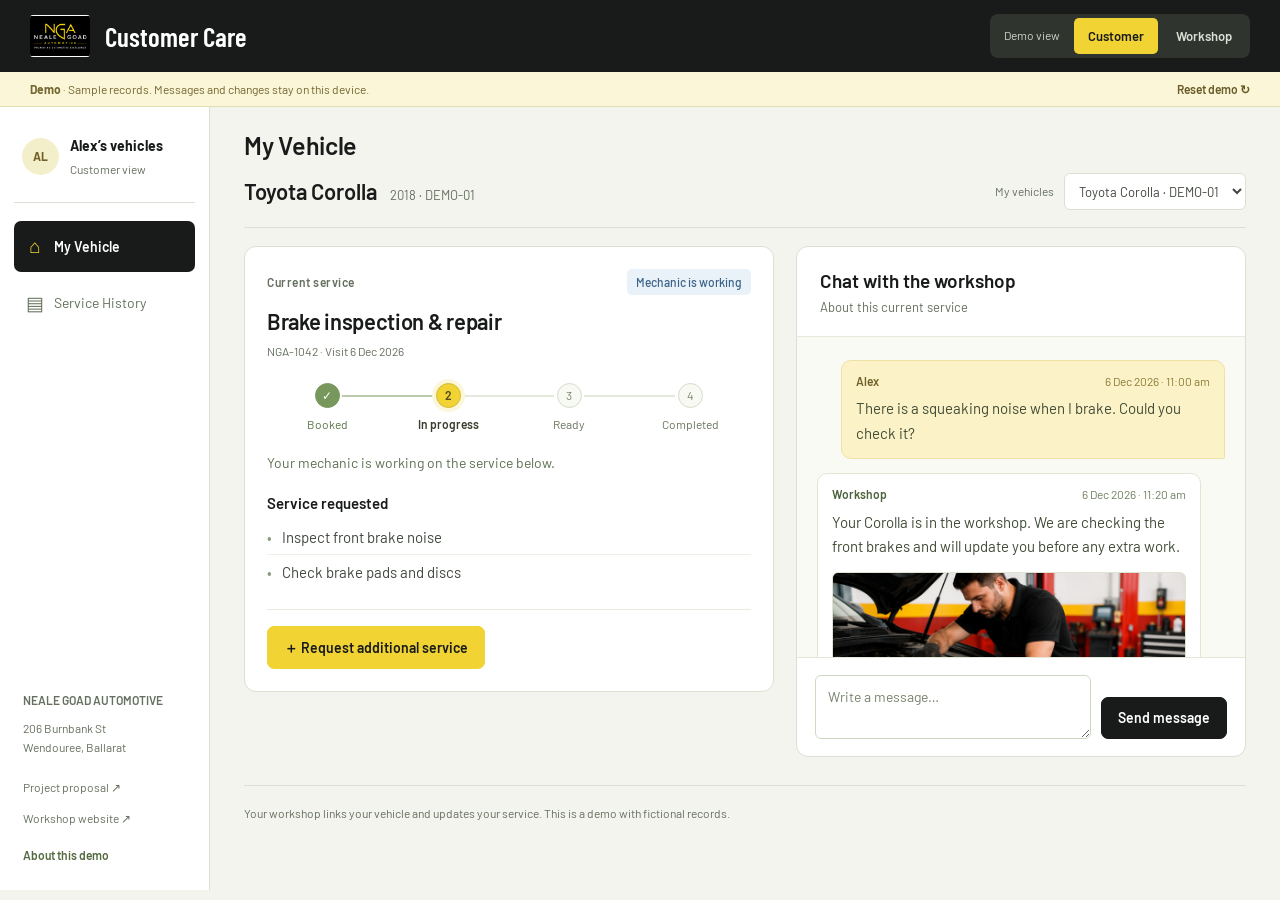
==== commit add8a18a: "Build My Vehicle around current service progress, linked chat and approved extra work" ====
--- a/index.html
+++ b/index.html
@@ -5,41 +5,63 @@
   <meta name="viewport" content="width=device-width, initial-scale=1">
   <meta name="robots" content="noindex, nofollow">
   <meta name="theme-color" content="#191b1b">
-  <meta name="description" content="Explore the Neale Goad Customer Care portal demo: vehicle service history, workshop photo updates, upcoming maintenance, comments and repair requests.">
-  <title>My Garage — Neale Goad Customer Care</title>
+  <meta name="description" content="Neale Goad Customer Care demo: see your current service, follow its progress, chat with your workshop and revisit your service history.">
+  <title>My Vehicle — Neale Goad Customer Care</title>
   <link rel="icon" href="assets/favicon.svg" type="image/svg+xml">
   <link rel="preconnect" href="https://fonts.googleapis.com">
   <link rel="preconnect" href="https://fonts.gstatic.com" crossorigin>
-  <link href="https://fonts.googleapis.com/css2?family=Barlow+Condensed:wght@500;600;700;800&family=Barlow:wght@400;500;600;700&display=swap" rel="stylesheet">
-  <link rel="stylesheet" href="portal.css?v=20261021-simple2">
-  <script src="portal.js?v=20261021-simple2" defer></script>
+  <link href="https://fonts.googleapis.com/css2?family=Barlow+Condensed:wght@600;700&family=Barlow:wght@400;500;600;700&display=swap" rel="stylesheet">
+  <link rel="stylesheet" href="portal.css?v=20261021-jobs2">
+  <script src="portal.js?v=20261021-jobs2" defer></script>
 </head>
 <body class="portal">
-<a class="skip-link" href="#main">Skip to your garage</a>
+<a class="skip-link" href="#main">Skip to My Vehicle</a>
 <header class="app-header">
-  <a href="./" class="app-brand" aria-label="Neale Goad Customer Care home"><img src="assets/nga-logo.jpeg" width="78" height="52" alt="Neale Goad Automotive"><span><strong>Customer Care</strong></span></a>
-  <div class="role-switch" role="group" aria-label="Demo role"><span>Demo</span><button type="button" data-role="customer" aria-pressed="true">Customer</button><button type="button" data-role="workshop" aria-pressed="false">Workshop</button></div>
+  <a href="./" class="app-brand" aria-label="Neale Goad Customer Care home"><img src="assets/nga-logo.jpeg" width="78" height="52" alt="Neale Goad Automotive"><strong>Customer Care</strong></a>
+  <div class="role-switch" role="group" aria-label="Demo role"><span>Demo view</span><button type="button" data-role="customer" aria-pressed="true">Customer</button><button type="button" data-role="workshop" aria-pressed="false">Workshop</button></div>
 </header>
-<div class="demo-banner" id="demo"><span><b>Demo</b> · Sample data only. Nothing is sent to the workshop.</span><button class="text-button" type="button" id="reset-portal">Reset demo ↻</button></div>
+<div class="demo-banner" id="demo"><span><b>Demo</b> · Sample records. Messages and changes stay on this device.</span><button class="text-button" type="button" id="reset-portal">Reset demo ↻</button></div>
 <div class="app-layout">
-  <aside class="sidebar"><div class="sidebar-account"><span class="account-avatar" aria-hidden="true">AL</span><div><strong id="account-name">Alex’s garage</strong><small id="account-description">Customer view</small></div></div><nav aria-label="Customer Care navigation"><button class="nav-button active" data-nav="overview" aria-current="page"><span aria-hidden="true">⌂</span><span id="overview-label">My garage</span></button><button class="nav-button" data-nav="history"><span aria-hidden="true">▤</span><span>Service history</span></button><button class="nav-button" data-nav="requests"><span aria-hidden="true">↔</span><span>Messages</span><span class="count-badge" id="request-count">0</span></button><button class="nav-button" data-nav="workshop" id="post-navigation" hidden><span aria-hidden="true">＋</span><span>Add update</span></button></nav><div class="sidebar-foot"><p>NEALE GOAD AUTOMOTIVE</p><span>206 Burnbank St<br>Wendouree, Ballarat</span><a href="proposal.html">Project proposal ↗</a><a href="https://ballaratcarrepairsandservicing.com.au/" target="_blank" rel="noopener">Workshop website ↗</a><button type="button" class="text-button" id="open-help">About this demo</button></div></aside>
+  <aside class="sidebar">
+    <div class="sidebar-account"><span class="account-avatar" aria-hidden="true">AL</span><div><strong id="account-name">Alex’s vehicles</strong><small id="account-description">Customer view</small></div></div>
+    <nav aria-label="Customer Care navigation">
+      <button type="button" class="nav-button active" data-nav="overview" aria-current="page"><span aria-hidden="true">⌂</span><span id="overview-label">My Vehicle</span></button>
+      <button type="button" class="nav-button" data-nav="history"><span aria-hidden="true">▤</span><span>Service History</span><span class="count-badge" id="history-count" hidden>0</span></button>
+    </nav>
+    <div class="sidebar-foot"><p>NEALE GOAD AUTOMOTIVE</p><span>206 Burnbank St<br>Wendouree, Ballarat</span><a href="proposal.html">Project proposal ↗</a><a href="https://ballaratcarrepairsandservicing.com.au/" target="_blank" rel="noopener">Workshop website ↗</a><button type="button" class="text-button" id="open-help">About this demo</button></div>
+  </aside>
   <main class="app-main" id="main">
     <div class="page-heading" id="page-heading"></div>
-    <section class="vehicle-strip" aria-label="Selected vehicle"><div class="vehicle-details"><h2 id="vehicle-name">Toyota Corolla</h2><div class="vehicle-meta" id="vehicle-meta"></div></div><label class="vehicle-picker">Vehicle<select id="vehicle-select" aria-label="Switch vehicle"><option value="corolla">Toyota Corolla · DEMO-01</option><option value="ranger">Ford Ranger · DEMO-02</option></select></label></section>
-    <section class="view-panel" id="view-overview" aria-label="Garage overview"></section>
-    <section class="view-panel" id="view-history" aria-label="Vehicle service history" hidden></section>
-    <section class="view-panel" id="view-requests" aria-label="Requests and messages" hidden></section>
-    <section class="view-panel" id="view-workshop" aria-label="Workshop update composer" hidden></section>
-    <p class="footer-note">Demo changes are saved on this device. Use sample information only.</p>
+    <section class="vehicle-strip" aria-label="My linked vehicle"><div class="vehicle-details"><h2 id="vehicle-name">Toyota Corolla</h2><p class="vehicle-meta" id="vehicle-meta">2018 · DEMO-01</p></div><label class="vehicle-picker">My vehicles<select id="vehicle-select" aria-label="Choose my vehicle"><option value="corolla">Toyota Corolla · DEMO-01</option><option value="ranger">Ford Ranger · DEMO-02</option></select></label></section>
+    <section class="view-panel" id="view-overview" aria-label="Current service"></section>
+    <section class="view-panel" id="view-history" aria-label="Service history" hidden></section>
+    <p class="footer-note">Your workshop links your vehicle and updates your service. This is a demo with fictional records.</p>
   </main>
 </div>
 <div class="toast" role="status" aria-live="polite" id="portal-status"></div>
-
-<dialog class="dialog" id="request-dialog" aria-labelledby="request-title"><div class="dialog-header"><div><h2 id="request-title">Ask the workshop</h2></div><button type="button" class="icon-button" data-close="request-dialog" aria-label="Close service request">×</button></div><p class="select-context" id="request-context"></p><form id="service-request-form"><div class="field"><label for="request-kind">I’d like to</label><select id="request-kind"><option value="service">Request a service or repair</option><option value="question">Ask a question</option></select></div><div class="field"><label for="request-subject">Service or question</label><input id="request-subject" maxlength="100" placeholder="e.g. Brake noise, air conditioning, next service" required></div><div class="field"><label for="request-description">Your message</label><textarea id="request-description" rows="3" maxlength="2000" placeholder="Describe what you’ve noticed or what you would like done." required></textarea></div><details class="optional-details"><summary>Preferred visit & pickup <span>Optional</span></summary><div class="field-row"><div class="field"><label for="request-date">Preferred date <small>Optional</small></label><input type="date" id="request-date"></div><div class="field"><label for="request-time">Preferred time</label><select id="request-time"><option>Anytime</option><option>Morning</option><option>Afternoon</option></select></div></div><label class="pickup-check"><input id="request-pickup" type="checkbox"><span>Ask about pickup & delivery<small>Within 10 km of Ballarat CBD; subject to confirmation.</small></span></label></details><p class="info-note">A booking is confirmed only when the workshop agrees on a date and time.</p><p class="form-error" id="request-error" role="alert"></p><div class="dialog-actions"><button type="submit" class="button primary">Send request <span aria-hidden="true">↗</span></button><button type="button" class="button secondary" data-close="request-dialog">Cancel</button></div></form></dialog>
-
-<dialog class="dialog photo-dialog" id="photo-dialog" aria-labelledby="photo-title"><div class="dialog-header"><h2 id="photo-title">Workshop attachment</h2><button type="button" class="icon-button" data-close="photo-dialog" aria-label="Close photo">×</button></div><img id="full-photo" src="assets/example-workshop.png" alt="Example workshop attachment"><p id="full-photo-caption"></p></dialog>
-
-<dialog class="dialog" id="help-dialog" aria-labelledby="help-title"><div class="dialog-header"><h2 id="help-title">About this demo</h2><button type="button" class="icon-button" data-close="help-dialog" aria-label="Close demo guide">×</button></div><ol class="info-list"><li>Open a visit to see the work and photos, or leave a comment.</li><li>Ask the workshop to request a service or repair.</li><li>Switch to Workshop to add an update or reply.</li></ol><p class="info-note">This is a public prototype with fictional records. Updates stay in this browser and are not shared or sent. The demo roles are not private accounts. Reset demo clears your sample changes.</p><button type="button" class="button dark" data-close="help-dialog">Got it</button></dialog>
-<noscript><p class="info-note">Enable JavaScript to explore the interactive portal. You can still read the <a href="proposal.html">project proposal</a>.</p></noscript>
+<dialog class="dialog" id="request-dialog" aria-labelledby="request-title">
+  <div class="dialog-header"><h2 id="request-title">Request a service</h2><button type="button" class="icon-button" data-close="request-dialog" aria-label="Close request">×</button></div>
+  <p class="select-context" id="request-context"></p>
+  <form id="service-request-form">
+    <div class="field"><label for="request-subject">What would you like done?</label><input id="request-subject" maxlength="100" required></div>
+    <div class="field"><label for="request-description">Tell us more</label><textarea id="request-description" rows="3" maxlength="2000" placeholder="Describe the problem or the work you would like." required></textarea></div>
+    <details class="optional-details" id="visit-preference"><summary>Preferred visit date <span>Optional</span></summary><div class="field"><label for="request-date">Preferred date</label><input type="date" id="request-date"></div></details>
+    <p class="info-note" id="request-explanation"></p><p class="form-error" id="request-error" role="alert"></p>
+    <div class="dialog-actions"><button type="submit" class="button primary" id="send-request">Send request</button><button type="button" class="button secondary" data-close="request-dialog">Cancel</button></div>
+  </form>
+</dialog>
+<dialog class="dialog" id="vehicle-dialog" aria-labelledby="vehicle-title">
+  <div class="dialog-header"><h2 id="vehicle-title">Link a vehicle</h2><button type="button" class="icon-button" data-close="vehicle-dialog" aria-label="Close vehicle form">×</button></div>
+  <p class="select-context">Workshop → Alex’s sample account</p>
+  <form id="vehicle-form">
+    <div class="field"><label for="new-vehicle-name">Make & model</label><input id="new-vehicle-name" maxlength="70" placeholder="e.g. Mazda 3" required></div>
+    <div class="field-row"><div class="field"><label for="new-vehicle-year">Year</label><input id="new-vehicle-year" type="number" min="1900" max="2100" step="1" placeholder="2020" required></div><div class="field"><label for="new-vehicle-rego">Sample registration</label><input id="new-vehicle-rego" maxlength="15" placeholder="DEMO-03" required></div></div>
+    <p class="info-note">In the live app, staff would verify the customer and vehicle before linking existing workshop records.</p><p class="form-error" id="vehicle-error" role="alert"></p>
+    <div class="dialog-actions"><button type="submit" class="button primary">Link to Alex</button><button type="button" class="button secondary" data-close="vehicle-dialog">Cancel</button></div>
+  </form>
+</dialog>
+<dialog class="dialog photo-dialog" id="photo-dialog" aria-labelledby="photo-title"><div class="dialog-header"><h2 id="photo-title">Workshop photo</h2><button type="button" class="icon-button" data-close="photo-dialog" aria-label="Close photo">×</button></div><img id="full-photo" src="assets/example-workshop.png" alt="Illustrative workshop attachment"><p id="full-photo-caption"></p></dialog>
+<dialog class="dialog" id="help-dialog" aria-labelledby="help-title"><div class="dialog-header"><h2 id="help-title">A simple service conversation</h2><button type="button" class="icon-button" data-close="help-dialog" aria-label="Close demo guide">×</button></div><ol class="info-list"><li><strong>My Vehicle:</strong> see the current service and progress, chat, or request extra work.</li><li><strong>Workshop view:</strong> link a sample vehicle, update progress, post photos and quote requested extras.</li><li><strong>Service History:</strong> completed jobs keep the same chat and photos. Ask a question or request a follow-up.</li></ol><p class="info-note">Fictional demo only. Roles are not secure accounts. Changes, messages, photo uploads and quote decisions stay in this browser; nothing is sent, charged or booked. Use sample information only.</p><button type="button" class="button dark" data-close="help-dialog">Got it</button></dialog>
+<noscript><p class="info-note">Enable JavaScript to try the demo, or read the <a href="proposal.html">project proposal</a>.</p></noscript>
 </body>
 </html>
--- a/portal.css
+++ b/portal.css
@@ -1,33 +1,32 @@
 :root {
   --ink: #191b1b;
-  --text: #414940;
+  --text: #41483f;
   --muted: #65705f;
   --canvas: #f4f4ee;
   --line: #deded5;
   --yellow: #f1d334;
   --radius: 12px;
 }
-
 * { box-sizing: border-box; }
 [hidden] { display: none !important; }
 html { scroll-behavior: smooth; }
 body.portal { margin: 0; background: var(--canvas); color: var(--ink); font: 16px/1.6 "Barlow", Arial, sans-serif; -webkit-font-smoothing: antialiased; }
 button, input, textarea, select { font: inherit; }
-button, summary, a { -webkit-tap-highlight-color: transparent; touch-action: manipulation; }
 button, summary { cursor: pointer; }
+button, a, summary { touch-action: manipulation; -webkit-tap-highlight-color: transparent; }
 button:disabled { opacity: .5; cursor: not-allowed; }
 button, a, input, textarea, select, summary { outline-offset: 4px; }
 :focus-visible { outline: 3px solid #3672b7; }
 a { color: inherit; }
 img, svg { display: block; max-width: 100%; }
 h1, h2, h3, h4, p, figure { margin: 0; }
-h1, h2, h3, h4 { line-height: 1.2; }
-p + p { margin-top: 12px; }
-.visually-hidden { position: absolute; width: 1px; height: 1px; padding: 0; margin: -1px; overflow: hidden; clip: rect(0,0,0,0); white-space: nowrap; border: 0; }
+h1, h2, h3, h4 { line-height: 1.25; font-family: "Barlow", Arial, sans-serif; }
+p + p { margin-top: 11px; }
+.sr-only, .visually-hidden { position: absolute; width: 1px; height: 1px; padding: 0; margin: -1px; overflow: hidden; clip: rect(0,0,0,0); white-space: nowrap; border: 0; }
 .skip-link { position: fixed; z-index: 100; top: 10px; left: 10px; padding: 12px 18px; background: var(--yellow); transform: translateY(-160%); }
 .skip-link:focus { transform: translateY(0); }
 
-/* App shell */
+/* A familiar, quiet frame around the current visit. */
 .app-header { display: flex; justify-content: space-between; align-items: center; gap: 20px; min-height: 80px; padding: 13px 30px; background: var(--ink); color: #fff; }
 .app-brand { display: flex; align-items: center; gap: 15px; text-decoration: none; }
 .app-brand img { width: 65px; height: 45px; border-radius: 3px; object-fit: contain; background: #fff; }
@@ -39,208 +38,191 @@
 .role-switch button[aria-pressed="true"] { background: var(--yellow); color: var(--ink); }
 .demo-banner { display: flex; align-items: center; justify-content: space-between; gap: 15px; background: #fbf6d8; border-bottom: 1px solid #e5ddb4; color: #746630; padding: 8px 30px; font-size: 12px; line-height: 1.5; }
 .demo-banner .text-button { font-size: 12px; color: #685b28; white-space: nowrap; }
-.app-layout { display: grid; grid-template-columns: 220px minmax(0,1fr); min-height: calc(100vh - 117px); }
-.sidebar { display: flex; flex-direction: column; padding: 28px 15px 24px; background: #fff; border-right: 1px solid var(--line); min-width: 0; }
-.sidebar-account { display: flex; gap: 11px; align-items: center; padding: 0 10px 24px; margin-bottom: 18px; border-bottom: 1px solid var(--line); }
+.app-layout { display: grid; grid-template-columns: 210px minmax(0,1fr); min-height: calc(100vh - 117px); }
+.sidebar { display: flex; flex-direction: column; padding: 28px 14px 24px; background: #fff; border-right: 1px solid var(--line); min-width: 0; }
+.sidebar-account { display: flex; gap: 11px; align-items: center; padding: 0 8px 24px; margin-bottom: 18px; border-bottom: 1px solid var(--line); }
 .account-avatar { display: grid; place-items: center; width: 37px; height: 37px; border-radius: 50%; background: #f3efcb; color: #706126; font-size: 12px; font-weight: 700; flex-shrink: 0; }
 .sidebar-account strong { display: block; font-size: 14px; }
 .sidebar-account small { display: block; font-size: 12px; line-height: 1.4; color: var(--muted); margin-top: 4px; }
 .sidebar nav { display: grid; gap: 6px; }
-.nav-button { display: flex; align-items: center; gap: 10px; width: 100%; padding: 12px 13px; border: 0; border-radius: 7px; background: transparent; color: #64715b; text-align: left; font-size: 14px; line-height: 1.4; }
+.nav-button { display: flex; align-items: center; gap: 10px; width: 100%; padding: 12px; border: 0; border-radius: 7px; background: transparent; color: #64715b; text-align: left; font-size: 14px; line-height: 1.4; }
 .nav-button > span:first-child { width: 18px; flex-shrink: 0; text-align: center; font-size: 19px; }
 .nav-button:hover { background: #f2f4ec; }
 .nav-button.active { background: var(--ink); color: #fff; font-weight: 600; }
 .nav-button.active > span:first-child { color: var(--yellow); }
 .count-badge { display: inline-grid; place-items: center; min-width: 21px; height: 21px; padding: 0 5px; border-radius: 5px; background: #e8edde; color: #5a6d49; font-size: 12px; font-weight: 600; }
 .nav-button .count-badge { margin-left: auto; }
-.sidebar-foot { margin-top: auto; padding: 42px 11px 0; font-size: 12px; line-height: 1.6; color: var(--muted); }
+.sidebar-foot { margin-top: auto; padding: 42px 9px 0; font-size: 12px; line-height: 1.6; color: var(--muted); }
 .sidebar-foot > p { font-size: 12px; font-weight: 600; margin-bottom: 9px; }
 .sidebar-foot > span { display: block; margin-bottom: 20px; }
 .sidebar-foot a { display: block; margin-top: 12px; text-decoration: none; }
 .sidebar-foot .text-button { margin-top: 16px; font-size: 12px; }
-.app-main { width: 100%; max-width: 1400px; min-width: 0; margin: 0 auto; padding: 24px 38px; }
-.page-heading { display: flex; justify-content: space-between; align-items: center; gap: 25px; margin-bottom: 18px; }
-.eyebrow { font-size: 12px; font-weight: 600; letter-spacing: .8px; color: var(--muted); margin-bottom: 8px; }
-.page-heading h1 { font: 600 40px/1.1 "Barlow Condensed", sans-serif; margin-bottom: 0; }
-.page-heading p:not(.eyebrow) { color: var(--muted); font-size: 15px; max-width: 600px; }
+.app-main { width: 100%; max-width: 1440px; min-width: 0; margin: 0 auto; padding: 31px 34px; }
+.page-heading { display: flex; justify-content: space-between; align-items: center; gap: 24px; margin-bottom: 23px; }
+.page-heading h1 { font-size: 31px; font-weight: 600; letter-spacing: -.6px; }
+.page-heading p { color: var(--muted); font-size: 15px; max-width: 650px; margin-top: 7px; }
 .heading-actions { display: flex; flex-shrink: 0; gap: 10px; }
-.button { display: inline-flex; align-items: center; justify-content: center; gap: 10px; min-height: 43px; padding: 11px 17px; border: 1px solid var(--line); border-radius: 7px; background: #fff; color: var(--ink); font-size: 14px; font-weight: 600; line-height: 1.4; text-align: center; text-decoration: none; }
+.eyebrow { color: var(--muted); font-size: 12px; font-weight: 600; letter-spacing: .5px; margin-bottom: 8px; }
+.button { display: inline-flex; align-items: center; justify-content: center; gap: 9px; min-height: 43px; padding: 10px 16px; border: 1px solid var(--line); border-radius: 7px; background: #fff; color: var(--ink); font-size: 14px; font-weight: 600; line-height: 1.4; text-align: center; text-decoration: none; }
 .button:hover { background: #f0f2e9; border-color: #b8c3ac; }
 .button.primary { background: var(--yellow); border-color: var(--yellow); }
 .button.primary:hover { background: #e6c624; border-color: #e6c624; }
 .button.dark { background: var(--ink); border-color: var(--ink); color: #fff; }
 .button.dark:hover { background: #333a2f; }
-.button.small { font-size: 13px; min-height: 37px; padding: 8px 13px; }
+.button.small { font-size: 13px; min-height: 37px; padding: 8px 12px; }
 .text-button { display: inline-flex; align-items: center; gap: 7px; border: 0; padding: 2px 0; background: transparent; color: #536a40; font-size: 14px; font-weight: 600; line-height: 1.5; text-decoration: none; }
 .text-button:hover { text-decoration: underline; text-underline-offset: 3px; }
 .icon-button { display: grid; place-items: center; width: 36px; height: 36px; flex-shrink: 0; border: 1px solid var(--line); border-radius: 6px; background: #fff; color: var(--ink); font-size: 25px; line-height: 1; }
 
-/* Vehicle and the two dates that matter */
-.vehicle-strip { display: flex; align-items: center; justify-content: space-between; gap: 22px; padding: 14px 23px; margin-bottom: 18px; background: #fff; border: 1px solid var(--line); border-radius: var(--radius); min-width: 0; }
-.vehicle-art { width: 120px; flex-shrink: 0; padding: 8px; background: #f6f6ef; border-radius: 8px; }
+/* Vehicle selection stays visible without competing with the job. */
+.vehicle-strip { display: flex; align-items: center; justify-content: space-between; gap: 22px; padding: 18px 22px; margin-bottom: 22px; background: #fff; border: 1px solid var(--line); border-radius: var(--radius); min-width: 0; }
 .vehicle-details { min-width: 0; flex: 1; }
-.vehicle-details .eyebrow { margin-bottom: 4px; }
-.vehicle-details h2 { font: 600 27px/1.1 "Barlow Condensed", sans-serif; margin-bottom: 7px; }
+.vehicle-details h2 { font-size: 20px; font-weight: 600; margin-bottom: 4px; }
 .vehicle-meta { display: flex; align-items: center; flex-wrap: wrap; gap: 7px 14px; font-size: 13px; color: var(--muted); }
-.registration { display: inline-block; border: 1px solid #dedcc6; background: #f7f6e9; padding: 0 7px; border-radius: 3px; color: #5d603f; font-size: 12px; letter-spacing: .6px; font-weight: 600; }
 .vehicle-picker { display: grid; gap: 5px; font-size: 12px; color: var(--muted); min-width: 190px; }
 .vehicle-picker select { min-height: 39px; border: 1px solid var(--line); border-radius: 6px; background: #fff; padding: 6px 10px; color: var(--text); font-size: 13px; max-width: 100%; }
-.overview-grid { display: grid; grid-template-columns: repeat(2,minmax(0,1fr)); gap: 18px; margin-bottom: 18px; }
-.panel, .next-service { border: 1px solid var(--line); border-radius: var(--radius); padding: 20px; background: #fff; min-width: 0; }
-.next-service { display: flex; flex-direction: column; align-items: flex-start; background: var(--ink); border-color: var(--ink); color: #fff; }
-.next-service .eyebrow { color: #c0c8b7; margin-bottom: 10px; }
-.next-service h2 { font: 600 34px/1.1 "Barlow Condensed", sans-serif; margin-bottom: 10px; }
-.next-service h3 { font-size: 16px; font-weight: 500; color: #edf0e7; margin-bottom: 5px; line-height: 1.4; }
-.next-service > p:not(.eyebrow) { color: #bbc5ae; font-size: 13px; line-height: 1.5; margin-bottom: 14px; }
-.next-service .text-button { color: var(--yellow); margin-top: auto; font-size: 13px; }
-.next-recommendation { background: #f8efbc; border-color: #e9dda0; color: #38331c; }
-.next-recommendation .eyebrow { color: #74652d; }
-.next-recommendation h3 { color: #5d5229; }
-.next-recommendation > p:not(.eyebrow) { color: #766b3d; }
-.next-recommendation .text-button { color: #63551f; }
-.section-heading { display: flex; justify-content: space-between; align-items: center; gap: 20px; margin: 0 0 16px; }
-.section-heading h2, .panel > h2 { font: 600 28px/1.15 "Barlow Condensed", sans-serif; }
-.section-heading .eyebrow { margin-bottom: 6px; }
-.section-heading p:not(.eyebrow) { color: var(--muted); font-size: 14px; line-height: 1.5; margin-top: 7px; }
-.status-pill { display: inline-block; border-radius: 5px; padding: 4px 8px; font-size: 12px; font-weight: 500; line-height: 1.5; white-space: nowrap; background: #eef1e8; color: #62734f; }
-.status-pill.green { background: #e9f4e9; color: #316b38; }
-.status-pill.amber { background: #fff1d5; color: #90631d; }
-.status-pill.blue { background: #e9f1f9; color: #3c6386; }
+#vehicle-tools { display: flex; align-items: center; gap: 10px; }
+.job-tabs { display: flex; gap: 8px; overflow-x: auto; scrollbar-width: thin; padding-bottom: 3px; margin-bottom: 18px; }
+.job-tabs button { flex-shrink: 0; background: transparent; border: 1px solid #d7dfcd; border-radius: 6px; color: #637554; padding: 8px 13px; font-size: 13px; }
+.job-tabs button.active, .job-tabs button[aria-pressed="true"] { background: #fff; border-color: var(--ink); color: var(--ink); font-weight: 600; }
+
+/* One visit, one conversation. */
+.job-layout { display: grid; grid-template-columns: minmax(0,1fr) minmax(300px,.85fr); align-items: start; gap: 22px; }
+.job-panel, .chat-panel, .panel { min-width: 0; border: 1px solid var(--line); border-radius: var(--radius); background: #fff; }
+.job-panel { padding: 25px; }
+.job-top { display: flex; align-items: center; justify-content: space-between; flex-wrap: wrap; gap: 9px; margin-bottom: 17px; }
+.job-panel h2 { font-size: 24px; font-weight: 600; line-height: 1.35; letter-spacing: -.3px; margin-bottom: 7px; }
+.job-reference { color: var(--muted); font-size: 12px; line-height: 1.5; }
+.status-pill { display: inline-flex; align-items: center; gap: 6px; border-radius: 5px; padding: 4px 9px; font-size: 12px; font-weight: 500; line-height: 1.5; white-space: nowrap; background: #eef1e8; color: #62734f; }
+.status-pill.green, .status-pill.completed { background: #e9f4e9; color: #316b38; }
+.status-pill.amber, .status-pill.paused { background: #fff1d5; color: #90631d; }
+.status-pill.blue, .status-pill.working { background: #e9f1f9; color: #3c6386; }
 .status-pill.grey { background: #eff1eb; color: #647058; }
-.metric-grid { display: grid; grid-template-columns: repeat(3,minmax(0,1fr)); gap: 14px; margin-bottom: 25px; }
-.metric { padding: 18px; border: 1px solid var(--line); border-radius: 10px; background: #fff; }
-.metric > span { display: block; font-size: 13px; color: var(--muted); margin-bottom: 8px; }
-.metric strong { display: block; font: 600 30px/1 "Barlow Condensed", sans-serif; }
-
-/* A short row first. The story opens only when requested. */
-.timeline, .requests-list { display: grid; gap: 13px; }
-.service-entry { min-width: 0; background: #fff; border: 1px solid var(--line); border-radius: var(--radius); overflow: hidden; }
-.service-summary { display: grid; grid-template-columns: 62px minmax(0,1fr) auto; gap: 20px; align-items: center; padding: 20px 22px; list-style: none; }
-.service-summary::-webkit-details-marker, .optional-details > summary::-webkit-details-marker, .upcoming-details > summary::-webkit-details-marker { display: none; }
-.service-summary:hover { background: #fafbf6; }
-.record-date, .entry-date { display: grid; place-items: center; align-content: center; width: 62px; min-height: 64px; border-radius: 8px; background: #f1f3e9; text-align: center; padding: 6px; }
-.record-date strong, .record-date .day, .entry-date strong { font: 600 27px/1 "Barlow Condensed", sans-serif; }
-.record-date span, .record-date small, .record-date .month, .entry-date span { font-size: 12px; color: #68745d; line-height: 1.4; margin-top: 3px; }
-.record-heading { min-width: 0; }
-.record-heading h3 { font-size: 17px; font-weight: 600; line-height: 1.35; margin-bottom: 7px; }
-.record-meta, .entry-meta { display: flex; align-items: center; flex-wrap: wrap; gap: 5px 12px; color: var(--muted); font-size: 12px; line-height: 1.5; }
-.record-toggle { display: flex; align-items: center; gap: 10px; color: #5d704c; font-size: 13px; font-weight: 500; white-space: nowrap; }
-.record-toggle::after { content: "+"; font: 400 24px/1 "Barlow", sans-serif; }
-.service-record[open] > .service-summary { border-bottom: 1px solid #e9ede1; background: #fafbf6; }
-.service-record[open] .record-toggle::after { content: "−"; }
-.entry-header { display: grid; grid-template-columns: 62px minmax(0,1fr); align-items: center; gap: 20px; padding: 20px 22px; border-bottom: 1px solid var(--line); }
-.entry-header h3 { font-size: 18px; margin-bottom: 8px; }
-.entry-header .eyebrow { margin-bottom: 6px; }
-.entry-body { padding: 22px; }
-.entry-body > p { color: var(--text); font-size: 15px; line-height: 1.7; margin-bottom: 18px; white-space: pre-wrap; overflow-wrap: anywhere; max-width: 900px; }
-.work-list { display: flex; flex-wrap: wrap; gap: 7px; padding: 0; margin: 0 0 20px; list-style: none; }
-.work-list li { padding: 4px 9px; background: #f0f4e8; border-radius: 4px; color: #5c7249; font-size: 12px; }
-.work-list li::before { content: "✓ "; }
-.photo-grid { display: grid; grid-template-columns: repeat(3,minmax(0,1fr)); gap: 12px; }
-.photo-grid:has(>figure:only-child) { grid-template-columns: minmax(0,500px); }
+.status-track { margin: 27px 0 21px; }
+ol.status-track, .status-track ol { display: grid; grid-template-columns: repeat(4,minmax(0,1fr)); gap: 0; list-style: none; padding: 0; }
+.status-track li { position: relative; display: flex; flex-direction: column; align-items: center; gap: 8px; font-size: 12px; line-height: 1.4; color: #7f8b75; text-align: center; padding: 0 5px; }
+.status-track li::before { position: relative; z-index: 1; content: ""; width: 13px; height: 13px; border: 2px solid #d7dfce; border-radius: 50%; background: #fff; }
+.status-track li:not(:last-child)::after { content: ""; height: 2px; background: #e3e9db; position: absolute; top: 6px; left: calc(50% + 9px); width: calc(100% - 18px); }
+.status-track li.done { color: #5b7348; }
+.status-track li.done::before { background: #6d8d54; border-color: #6d8d54; }
+.status-track li.done::after { background: #b9cba8; }
+.status-track li.current { font-weight: 600; color: #393f2c; }
+.status-track li.current::before { background: var(--yellow); border-color: #d1b52a; box-shadow: 0 0 0 4px #fcf7d9; }
+.status-note { padding: 12px 14px; background: #f7f8f2; border-left: 3px solid #c7d3b9; border-radius: 0 5px 5px 0; color: #5e7050; font-size: 14px; line-height: 1.6; margin-bottom: 23px; }
+.status-note.paused { background: #fff6e4; border-left-color: #d6b563; color: #806325; }
+.service-items { margin: 0 0 22px; }
+.service-items h3, .job-panel > h3 { font-size: 15px; font-weight: 600; margin-bottom: 12px; }
+.service-items ul, ul.service-items { margin: 0; padding: 0; list-style: none; }
+.service-items li { padding: 9px 0; color: var(--text); font-size: 15px; line-height: 1.5; border-bottom: 1px solid #edf0e6; }
+.service-items li:last-child { border-bottom: 0; }
+.service-items li::before { content: "✓"; color: #79965e; margin-right: 10px; }
+.job-actions { display: flex; flex-wrap: wrap; gap: 10px; border-top: 1px solid #e7ecdf; padding-top: 19px; margin-top: 22px; }
+.job-updates { border-top: 1px solid #e6ecdd; margin-top: 22px; }
+.job-updates > summary { display: flex; align-items: center; justify-content: space-between; gap: 15px; padding: 16px 0 0; list-style: none; color: #5d744c; font-size: 14px; font-weight: 600; }
+.job-updates > summary::after { content: "+"; font-size: 22px; line-height: 1; font-weight: 400; }
+.job-updates[open] > summary::after { content: "−"; }
+.job-updates[open] > summary { margin-bottom: 17px; }
+.job-updates p { font-size: 14px; color: var(--text); line-height: 1.7; }
+.chat-panel { overflow: hidden; display: flex; flex-direction: column; }
+.chat-panel > header, .chat-heading { padding: 22px 23px 18px; border-bottom: 1px solid #e5ebdc; }
+.chat-panel h2 { font-size: 19px; font-weight: 600; margin-bottom: 5px; }
+.chat-panel > header p, .chat-heading p { color: var(--muted); font-size: 13px; line-height: 1.5; }
+.chat-messages { display: flex; flex-direction: column; gap: 14px; min-height: 310px; max-height: 480px; overflow-y: auto; padding: 23px 20px; background: #f8faf3; overscroll-behavior: contain; }
+.chat-message { max-width: 94%; padding: 12px 14px; border: 1px solid #dfe7d5; border-radius: 10px 10px 10px 2px; background: #fff; align-self: flex-start; min-width: 0; }
+.chat-message.customer { align-self: flex-end; background: #fbf3c7; border-color: #eee1a5; border-radius: 10px 10px 2px 10px; }
+.chat-meta { display: flex; justify-content: space-between; align-items: baseline; flex-wrap: wrap; gap: 4px 13px; color: #718161; font-size: 12px; line-height: 1.4; margin-bottom: 7px; }
+.chat-meta strong { color: #4c633b; font-weight: 600; }
+.chat-message.customer .chat-meta { color: #8c7c3a; }
+.chat-message.customer .chat-meta strong { color: #70612a; }
+.chat-message p, .chat-message .message-text { font-size: 15px; line-height: 1.65; color: #414c37; white-space: pre-wrap; overflow-wrap: anywhere; }
+.chat-form { display: grid; grid-template-columns: minmax(0,1fr) auto; gap: 8px 10px; align-items: end; padding: 17px 18px; border-top: 1px solid #e1e8d7; }
+.chat-form label { grid-column: 1/-1; font-size: 13px; color: #536b42; font-weight: 600; }
+.chat-form textarea { width: 100%; min-width: 0; min-height: 57px; max-height: 180px; resize: vertical; border: 1px solid #ced9c2; border-radius: 6px; background: #fff; padding: 10px 12px; color: var(--ink); font-size: 14px; line-height: 1.5; }
+.chat-form .button { min-height: 41px; }
+.chat-form .form-error, .chat-form .chat-hint { grid-column: 1/-1; }
+.chat-hint { font-size: 12px; line-height: 1.5; color: var(--muted); }
+.chat-empty { display: grid; justify-items: center; align-content: center; min-height: 250px; padding: 25px; text-align: center; color: var(--muted); font-size: 14px; }
+.staff-controls { border-top: 1px solid #e7ecdf; padding-top: 19px; margin-top: 23px; }
+.staff-controls .field:last-child { margin-bottom: 0; }
+.staff-controls h3 { font-size: 15px; font-weight: 600; margin-bottom: 15px; }
+.status-controls { display: flex; gap: 10px; align-items: flex-end; }
+.status-controls .field { flex: 1; margin-bottom: 0; }
+
+/* Past visits and future maintenance stay secondary. */
+.section-heading { display: flex; align-items: center; justify-content: space-between; gap: 20px; margin: 0 0 16px; }
+.section-heading h2 { font-size: 22px; font-weight: 600; }
+.section-heading p { color: var(--muted); font-size: 14px; margin-top: 6px; }
+.history-list { display: grid; gap: 12px; }
+.history-card { display: flex; align-items: center; justify-content: space-between; flex-wrap: wrap; gap: 17px; border: 1px solid var(--line); border-radius: 10px; background: #fff; padding: 21px 23px; min-width: 0; }
+.history-card h3 { font-size: 17px; font-weight: 600; margin: 4px 0 7px; }
+.history-card .history-date, .history-card time { color: var(--muted); font-size: 13px; }
+.history-card p { color: var(--muted); font-size: 13px; line-height: 1.5; }
+.history-card .button { flex-shrink: 0; }
+.maintenance-card { margin-top: 23px; border: 1px solid var(--line); border-radius: 9px; background: #fff; overflow: hidden; }
+.maintenance-card > summary { display: flex; align-items: center; justify-content: space-between; gap: 17px; padding: 17px 21px; list-style: none; color: #5d734b; font-size: 14px; font-weight: 600; }
+.maintenance-card > summary::after { content: "+"; font-size: 23px; font-weight: 400; line-height: 1; }
+.maintenance-card[open] > summary::after { content: "−"; }
+.maintenance-card[open] > summary { border-bottom: 1px solid #e7ecdf; }
+.maintenance-card > div { padding: 18px 21px; }
+.maintenance-card h3 { font-size: 16px; font-weight: 600; margin-bottom: 7px; }
+.maintenance-card p { font-size: 14px; color: var(--muted); line-height: 1.6; }
+.maintenance-card .button, .maintenance-card .text-button { margin-top: 14px; }
+.photo-grid { display: grid; grid-template-columns: repeat(2,minmax(0,1fr)); gap: 10px; margin-top: 16px; }
+.photo-grid:has(>figure:only-child) { grid-template-columns: minmax(0,420px); }
 .photo-grid figure, .upload-preview figure { min-width: 0; background: #f6f7ef; border: 1px solid #e3e8d9; border-radius: 7px; overflow: hidden; }
 .photo-grid button { display: block; width: 100%; padding: 0; border: 0; background: transparent; cursor: zoom-in; }
 .photo-grid img { width: 100%; height: auto; aspect-ratio: 16/10; object-fit: cover; }
-.photo-grid figcaption, .upload-preview figcaption { padding: 9px 11px; color: #647557; font-size: 12px; line-height: 1.5; overflow-wrap: anywhere; }
-.entry-recommendations { border: 1px solid #e7dfb4; background: #fbf7e4; border-radius: 7px; padding: 15px; margin-top: 19px; }
-.stat-label { display: block; color: #76682f; font-size: 12px; font-weight: 600; margin-bottom: 7px; }
-.entry-recommendations p { color: #726638; font-size: 13px; line-height: 1.6; }
-.entry-recommendations p + p { margin-top: 7px; }
-.entry-footer { display: flex; align-items: center; justify-content: space-between; flex-wrap: wrap; gap: 12px; padding: 14px 22px; border-top: 1px solid #e9ede1; }
-.entry-footer > span { color: var(--muted); font-size: 12px; }
-.entry-footer .text-button { font-size: 13px; }
-.upcoming-details, .optional-details { border: 1px solid var(--line); background: #fff; border-radius: 9px; margin: 18px 0; overflow: hidden; }
-.upcoming-details > summary, .optional-details > summary { display: flex; align-items: center; justify-content: space-between; gap: 15px; list-style: none; padding: 17px 20px; color: #536744; font-size: 14px; font-weight: 600; }
-.upcoming-details > summary::after, .optional-details > summary::after { content: "+"; font-size: 23px; line-height: 1; font-weight: 400; }
-.upcoming-details[open] > summary::after, .optional-details[open] > summary::after { content: "−"; }
-.upcoming-details[open] > summary, .optional-details[open] > summary { border-bottom: 1px solid #e8eddf; }
-.upcoming-list { padding: 0 20px; }
-.recommendation-row { display: flex; align-items: center; justify-content: space-between; gap: 22px; padding: 20px 0; border-bottom: 1px solid #e7ecde; }
-.recommendation-row:last-child { border-bottom: 0; }
-.recommendation-row h3 { font-size: 16px; margin-bottom: 7px; }
-.recommendation-row p, .recommendation-row small { display: block; color: var(--muted); font-size: 13px; line-height: 1.6; }
-.recommendation-row .stat-label { font-size: 12px; color: #6b7d5c; }
-.recommendation-row .button { flex-shrink: 0; }
-
-/* Conversations and requests */
-.thread { background: #fafbf6; padding: 22px; border-top: 1px solid #e6ecdc; }
-.thread-title { font-size: 15px; margin-bottom: 20px; }
-.comment { border-left: 2px solid #dfe7d4; padding: 0 0 0 14px; margin-bottom: 20px; }
-.comment.staff { border-color: #bbcda7; }
-.comment-meta { display: flex; align-items: baseline; flex-wrap: wrap; gap: 6px 13px; color: var(--muted); font-size: 12px; margin-bottom: 7px; }
-.comment-meta strong { color: #506740; font-size: 13px; font-weight: 600; }
-.comment p, .reply p { color: var(--text); font-size: 14px; line-height: 1.7; white-space: pre-wrap; overflow-wrap: anywhere; }
-.empty-comment { color: var(--muted); font-size: 14px; line-height: 1.6; margin-bottom: 18px; }
-.comment-form { display: grid; grid-template-columns: minmax(0,1fr) auto; align-items: end; gap: 8px 12px; margin-top: 20px; }
-.comment-form > label { grid-column: 1/-1; font-size: 13px; font-weight: 600; color: #556a46; }
-.comment-form .form-error { grid-column: 1/-1; }
-.request-card { background: #fff; border: 1px solid var(--line); border-radius: var(--radius); overflow: hidden; min-width: 0; }
-.request-header { display: flex; justify-content: space-between; align-items: flex-start; gap: 20px; padding: 23px 23px 12px; }
-.request-header h3 { font-size: 19px; line-height: 1.4; }
-.request-header .eyebrow { margin-bottom: 7px; }
-.request-meta { display: flex; flex-wrap: wrap; gap: 6px 15px; padding: 0 23px 17px; color: var(--muted); font-size: 12px; }
-.request-body { padding: 0 23px 23px; color: var(--text); font-size: 15px; line-height: 1.7; }
-.request-body p { white-space: pre-wrap; overflow-wrap: anywhere; }
-.appointment-note { padding: 13px 15px; background: #ecf4e7; border: 1px solid #d9e5cf; border-radius: 6px; color: #526c3e; font-size: 13px; line-height: 1.6; margin-top: 16px; }
-.reply-list { background: #fafbf6; border-top: 1px solid #e6ecdc; padding: 20px 23px 0; }
-.reply { padding-bottom: 18px; }
-.reply + .reply { border-top: 1px solid #e3eada; padding-top: 18px; }
-.reply-form { display: grid; gap: 0; background: #fafbf6; padding: 5px 23px 23px; }
-.reply-form > .button { justify-self: start; }
-.reply-form select { max-width: 370px; }
-.empty-state { display: grid; justify-items: center; align-content: center; gap: 14px; min-height: 220px; background: #fff; padding: 35px 24px; border: 1px dashed #d3dec7; border-radius: var(--radius); text-align: center; color: var(--muted); }
-.empty-state h3 { font: 600 27px/1.15 "Barlow Condensed", sans-serif; color: #4c643b; }
+.photo-grid figcaption, .upload-preview figcaption { padding: 8px 10px; color: #647557; font-size: 12px; line-height: 1.5; overflow-wrap: anywhere; }
+.empty-state { display: grid; justify-items: center; align-content: center; gap: 15px; min-height: 250px; background: #fff; padding: 35px 24px; border: 1px dashed #d3dec7; border-radius: var(--radius); text-align: center; color: var(--muted); }
+.empty-state h2, .empty-state h3 { color: #4f633e; font-size: 23px; font-weight: 600; }
 .empty-state p { max-width: 520px; font-size: 15px; }
 .empty-icon { font-size: 30px; color: #8da477; }
-
-/* Forms: one primary column, optional settings tucked away. */
-.composer-grid, .workshop-grid { display: grid; grid-template-columns: minmax(0,1fr); gap: 22px; }
-.composer { width: 100%; max-width: 1000px; }
+.view-intro { margin-bottom: 19px; color: var(--muted); font-size: 14px; }
+
+/* Staff and request forms retain the same simple controls. */
+.panel { padding: 25px; }
+.workshop-form { width: 100%; max-width: 850px; }
+.workshop-form > h2 { font-size: 22px; font-weight: 600; margin-bottom: 21px; }
 .field { display: grid; gap: 7px; margin-bottom: 20px; min-width: 0; }
 .field-row { display: grid; grid-template-columns: repeat(2,minmax(0,1fr)); gap: 18px; min-width: 0; }
-.field label, .composer label, .dialog label { color: #4c6040; font-size: 14px; font-weight: 600; line-height: 1.5; }
+.field label, .workshop-form label, .dialog label { color: #4c6040; font-size: 14px; font-weight: 600; line-height: 1.5; }
 .field label small, .field small { color: var(--muted); font-size: 12px; font-weight: 400; }
 input:not([type="checkbox"]), select, textarea { max-width: 100%; min-width: 0; }
-.field input, .field select, .field textarea, .comment-form textarea { width: 100%; min-height: 44px; padding: 11px 13px; border: 1px solid #ced8c4; border-radius: 6px; color: var(--ink); background: #fff; font-size: 15px; line-height: 1.5; }
+.field input, .field select, .field textarea { width: 100%; min-height: 44px; padding: 11px 13px; border: 1px solid #ced8c4; border-radius: 6px; color: var(--ink); background: #fff; font-size: 15px; line-height: 1.5; }
 textarea { resize: vertical; }
-.field textarea { min-height: 105px; max-height: 370px; }
-.comment-form textarea { min-height: 70px; max-height: 200px; }
+.field textarea { min-height: 100px; max-height: 350px; }
 input::placeholder, textarea::placeholder { color: #78846d; opacity: 1; }
 .select-context { background: #f5f7ef; border: 1px solid #e0e7d6; border-radius: 7px; padding: 14px 16px; font-size: 13px; color: var(--muted); line-height: 1.6; margin-bottom: 22px; }
 .select-context strong { display: block; font-size: 16px; color: #4a633a; margin-top: 3px; }
-.select-context br { display: none; }
-.select-context small { font-size: 12px; }
-.file-field { padding: 18px; border: 1px dashed #cedac1; border-radius: 8px; background: #fafbf6; }
+.file-field { padding: 17px; border: 1px dashed #cedac1; border-radius: 8px; background: #fafbf6; }
 .file-field > p:not(.form-error) { font-size: 12px; color: var(--muted); line-height: 1.6; }
 .file-field input[type="file"] { padding: 8px 0; border: 0; background: transparent; font-size: 13px; }
 input[type="file"]::file-selector-button { border: 0; border-radius: 5px; background: #e9efdf; color: #526a40; padding: 8px 12px; margin-right: 10px; font: inherit; font-size: 13px; cursor: pointer; }
 .upload-preview { display: grid; grid-template-columns: repeat(3,minmax(0,1fr)); gap: 12px; }
 .upload-preview:empty { display: none; }
 .upload-preview img { width: 100%; aspect-ratio: 1.5; object-fit: cover; }
-.upload-preview .text-button { font-size: 12px; padding: 0 11px 10px; }
-.optional-details { margin: 20px 0; }
-.optional-details > :not(summary) { margin-left: 20px; margin-right: 20px; }
-.optional-details > .field:first-of-type, .optional-details > .field-row:first-of-type { margin-top: 20px; }
-.next-work-fields { min-width: 0; border: 1px solid #dce5d2; border-radius: 7px; padding: 19px 17px 15px; margin: 22px 0; background: #fafbf6; }
-.next-work-fields legend { padding: 0 7px; font-size: 14px; font-weight: 600; color: #536b40; }
-.next-work-fields legend small { display: block; font-size: 12px; font-weight: 400; color: var(--muted); margin-top: 3px; }
-.approval-check, .pickup-check { display: flex; align-items: flex-start; gap: 10px; margin: 0 0 18px; font-size: 13px; line-height: 1.6; color: #566d45; cursor: pointer; }
-.approval-check input, .pickup-check input { width: 17px; height: 17px; flex-shrink: 0; margin: 3px 0 0; accent-color: var(--ink); }
-.pickup-check small { display: block; font-size: 12px; font-weight: 400; color: var(--muted); margin-top: 4px; }
-.info-note { padding: 13px 15px; background: #f0f5e8; border: 1px solid #dce6d0; border-radius: 7px; color: #5e744d; font-size: 13px; line-height: 1.6; margin: 18px 0; }
+.upload-preview .text-button { font-size: 12px; padding: 0 10px 9px; }
+.optional-details { border: 1px solid var(--line); border-radius: 8px; margin: 21px 0; background: #fff; overflow: hidden; }
+.optional-details > summary { display: flex; align-items: center; justify-content: space-between; gap: 15px; padding: 16px 18px; list-style: none; color: #5c714a; font-size: 14px; font-weight: 600; }
+.optional-details > summary::after { content: "+"; font-size: 22px; font-weight: 400; }
+.optional-details[open] > summary::after { content: "−"; }
+.optional-details[open] > summary { border-bottom: 1px solid #e5ecdb; }
+.optional-details > :not(summary) { margin-left: 18px; margin-right: 18px; }
+.optional-details > .field:first-of-type, .optional-details > .field-row:first-of-type { margin-top: 19px; }
+summary::-webkit-details-marker { display: none; }
+.info-note { padding: 12px 14px; background: #f0f5e8; border: 1px solid #dce6d0; border-radius: 7px; color: #5e744d; font-size: 13px; line-height: 1.6; margin: 18px 0; }
 .form-error, .form-success { border-radius: 6px; padding: 11px 13px; font-size: 14px; line-height: 1.5; margin: 10px 0 15px; }
 .form-error { background: #fff0eb; border: 1px solid #efd0c6; color: #a14e3c; }
 .form-success { background: #eaf4e6; border: 1px solid #d3e4ca; color: #467037; }
 .form-error:empty, .form-success:empty { display: none; }
 .info-list { padding-left: 20px; color: var(--muted); font-size: 15px; line-height: 1.7; }
 .info-list li + li { margin-top: 11px; }
-.footer-note { border-top: 1px solid var(--line); padding-top: 19px; margin-top: 30px; color: var(--muted); font-size: 12px; line-height: 1.6; }
-
-/* Dialogs and transient feedback */
+.footer-note { border-top: 1px solid var(--line); padding-top: 18px; margin-top: 28px; color: var(--muted); font-size: 12px; line-height: 1.6; }
+
 .dialog, dialog { width: calc(100% - 36px); max-width: 600px; max-height: calc(100dvh - 40px); overflow: auto; border: 1px solid var(--line); border-radius: 14px; background: #fff; color: var(--ink); padding: 27px; box-shadow: 0 25px 90px #191b1b30; }
 dialog::backdrop { background: #191b1b70; }
 .dialog-header { display: flex; align-items: flex-start; justify-content: space-between; gap: 18px; margin-bottom: 23px; }
-.dialog-header h2 { font: 600 32px/1.1 "Barlow Condensed", sans-serif; }
+.dialog-header h2 { font-size: 25px; font-weight: 600; }
 .dialog-actions { display: flex; flex-wrap: wrap; justify-content: flex-end; gap: 10px; border-top: 1px solid #e5ebdc; padding-top: 19px; margin-top: 22px; }
 .photo-dialog { max-width: 900px; }
 .photo-dialog > img { width: 100%; max-height: 65dvh; object-fit: contain; background: #f4f5ed; border-radius: 7px; }
@@ -248,22 +230,28 @@
 .toast { position: fixed; z-index: 70; bottom: 20px; left: calc(50% + 100px); max-width: min(600px,calc(100% - 30px)); padding: 13px 18px; background: var(--ink); color: #fff; border-radius: 8px; box-shadow: 0 8px 30px #191b1b25; font-size: 14px; line-height: 1.5; opacity: 0; visibility: hidden; transform: translate(-50%,8px); pointer-events: none; transition: opacity .15s,transform .15s,visibility .15s; }
 .toast.visible { opacity: 1; visibility: visible; transform: translate(-50%,0); }
 
-@media (max-width: 1100px) {
-  .app-layout { grid-template-columns: 195px minmax(0,1fr); }
-  .app-main { padding: 29px 25px; }
-  .sidebar { padding-left: 10px; padding-right: 10px; }
-  .sidebar-account { padding-left: 7px; padding-right: 7px; }
+@media (max-width: 1150px) {
+  .app-layout { grid-template-columns: 185px minmax(0,1fr); }
+  .app-main { padding: 28px 24px; }
+  .sidebar { padding-left: 9px; padding-right: 9px; }
+  .sidebar-account { padding-left: 5px; padding-right: 5px; gap: 8px; }
   .sidebar-account strong { font-size: 13px; }
-  .nav-button { padding-left: 11px; padding-right: 11px; font-size: 13px; gap: 7px; }
-  .page-heading { align-items: flex-start; flex-wrap: wrap; gap: 17px; }
-  .page-heading h1 { font-size: 38px; }
+  .nav-button { padding-left: 10px; padding-right: 10px; font-size: 13px; gap: 7px; }
   .role-switch > span { display: none; }
-  .next-service { padding: 22px; }
-  .next-service h2 { font-size: 31px; }
-  .service-summary { gap: 15px; }
-  .record-toggle { font-size: 12px; }
-  .vehicle-art { display: none; }
-  .toast { left: calc(50% + 90px); }
+  .job-layout { gap: 17px; grid-template-columns: minmax(0,1fr) minmax(290px,.9fr); }
+  .job-panel { padding: 22px; }
+  .chat-panel > header, .chat-heading { padding: 21px 20px 17px; }
+  .chat-messages { padding: 21px 17px; }
+  .chat-form { padding: 16px; }
+  .chat-form .button { padding-left: 11px; padding-right: 11px; }
+}
+@media (max-width: 940px) {
+  .job-layout { grid-template-columns: minmax(0,1fr); gap: 20px; }
+  .chat-messages { min-height: 270px; max-height: 420px; }
+  .chat-message { max-width: 88%; }
+  .page-heading { align-items: flex-start; flex-wrap: wrap; gap: 15px; }
+  .page-heading h1 { font-size: 29px; }
+  .toast { left: calc(50% + 80px); }
 }
 @media (max-width: 760px) {
   .app-header { min-height: 74px; padding: 13px 18px; gap: 12px; }
@@ -273,39 +261,23 @@
   .app-brand small { display: none; }
   .role-switch button { padding: 7px 10px; font-size: 12px; }
   .demo-banner { padding: 8px 18px; font-size: 12px; gap: 10px; }
-  .demo-banner .text-button { font-size: 12px; }
   .app-layout { display: block; }
   .sidebar { display: block; padding: 0 18px; border-right: 0; border-bottom: 1px solid var(--line); overflow-x: auto; scrollbar-width: none; }
   .sidebar::-webkit-scrollbar { display: none; }
   .sidebar-account, .sidebar-foot { display: none; }
-  .sidebar nav { display: flex; gap: 22px; width: max-content; }
+  .sidebar nav { display: flex; gap: 24px; width: max-content; }
   .nav-button { width: auto; padding: 14px 0 11px; font-size: 14px; border-bottom: 3px solid transparent; border-radius: 0; white-space: nowrap; }
   .nav-button > span:first-child { display: none; }
   .nav-button.active { background: transparent; color: var(--ink); border-bottom-color: var(--ink); }
   .app-main { padding: 25px 20px; }
-  .page-heading { margin-bottom: 23px; }
-  .page-heading h1 { font-size: 37px; }
-  .page-heading p:not(.eyebrow) { font-size: 15px; }
   .vehicle-strip { padding: 18px 20px; gap: 17px; }
-  .vehicle-details h2 { font-size: 27px; }
   .vehicle-picker { min-width: 175px; }
-  .overview-grid { gap: 15px; }
-  .next-service { padding: 22px; }
-  .next-service h2 { font-size: 31px; }
-  .section-heading { align-items: flex-start; gap: 16px; flex-wrap: wrap; }
-  .section-heading h2 { font-size: 28px; }
-  .service-summary { grid-template-columns: 56px minmax(0,1fr) auto; gap: 14px; padding: 19px; }
-  .record-date { width: 56px; min-height: 61px; }
-  .record-heading h3 { font-size: 17px; }
-  .record-toggle { gap: 7px; }
-  .entry-body, .thread { padding: 20px; }
-  .entry-footer { padding: 14px 20px; }
-  .photo-grid { grid-template-columns: repeat(2,minmax(0,1fr)); }
-  .request-header { padding: 21px 20px 12px; }
-  .request-meta { padding-left: 20px; padding-right: 20px; }
-  .request-body { padding-left: 20px; padding-right: 20px; }
-  .reply-list, .reply-form { padding-left: 20px; padding-right: 20px; }
-  .panel { padding: 22px; }
+  .job-panel { padding: 24px; }
+  .job-panel h2 { font-size: 23px; }
+  .chat-panel > header, .chat-heading { padding: 21px 23px 17px; }
+  .chat-messages { padding: 22px; }
+  .chat-form { padding: 17px 20px; }
+  .panel { padding: 23px; }
   .toast { left: 50%; width: max-content; font-size: 13px; bottom: 15px; }
 }
 @media (max-width: 580px) {
@@ -315,105 +287,230 @@
   .role-switch { gap: 1px; padding: 3px; }
   .role-switch button { font-size: 12px; padding: 7px 8px; }
   .demo-banner { padding: 8px 15px; align-items: flex-start; }
-  .demo-banner .text-button { font-size: 12px; }
   .sidebar { padding: 0 15px; }
-  .sidebar nav { gap: 22px; }
+  .sidebar nav { gap: 24px; }
   .nav-button { font-size: 13px; }
   .app-main { padding: 23px 15px; }
-  .page-heading h1 { font-size: 36px; }
-  .eyebrow { font-size: 12px; letter-spacing: .4px; }
+  .page-heading h1 { font-size: 28px; }
   .heading-actions { width: 100%; }
   .heading-actions .button { width: 100%; }
   .vehicle-strip { flex-wrap: wrap; padding: 17px 19px; }
   .vehicle-details { flex-basis: 100%; }
-  .vehicle-picker { width: 100%; grid-template-columns: 1fr auto; align-items: center; padding-top: 13px; border-top: 1px solid #e6ebdd; }
+  .vehicle-picker { width: 100%; grid-template-columns: 1fr auto; align-items: center; padding-top: 12px; border-top: 1px solid #e6ebdd; }
   .vehicle-picker select { max-width: 225px; font-size: 13px; }
-  .overview-grid { grid-template-columns: minmax(0,1fr); gap: 13px; margin-bottom: 27px; }
-  .next-service { padding: 21px; }
-  .next-service h2 { font-size: 32px; }
-  .next-service h3 { font-size: 16px; }
-  .next-service > p:not(.eyebrow) { font-size: 13px; margin-bottom: 14px; }
-  .next-service .text-button { font-size: 14px; }
-  .service-summary { grid-template-columns: 51px minmax(0,1fr); gap: 12px; padding: 18px 16px; }
-  .record-date { width: 51px; min-height: 61px; }
-  .record-date strong, .record-date .day { font-size: 27px; }
-  .record-date span, .record-date small, .record-date .month { font-size: 12px; }
-  .record-heading h3 { font-size: 16px; line-height: 1.4; margin-bottom: 6px; }
-  .record-toggle { grid-column: 2; justify-content: space-between; width: 100%; font-size: 13px; margin-top: 1px; }
-  .record-toggle::after { font-size: 21px; }
-  .record-meta { font-size: 12px; gap: 5px 8px; }
-  .status-pill { font-size: 12px; padding: 3px 7px; }
-  .entry-body, .thread { padding: 19px 17px; }
-  .entry-body > p { font-size: 15px; }
-  .entry-footer { padding: 14px 17px; gap: 9px; }
-  .entry-footer > span { font-size: 12px; }
-  .photo-grid { grid-template-columns: minmax(0,1fr); gap: 13px; }
-  .photo-grid:has(>figure:only-child) { grid-template-columns: minmax(0,1fr); }
-  .photo-grid img { aspect-ratio: 16/10; }
-  .photo-grid figcaption { font-size: 12px; }
-  .comment-form { grid-template-columns: minmax(0,1fr); }
-  .comment-form > .button { justify-self: start; }
-  .comment p, .reply p { font-size: 14px; }
-  .comment-meta { font-size: 12px; gap: 4px 10px; }
-  .request-header { padding: 20px 17px 12px; flex-wrap: wrap; gap: 10px; }
-  .request-header h3 { font-size: 18px; }
-  .request-meta { padding: 0 17px 15px; }
-  .request-body { padding: 0 17px 20px; }
-  .reply-list { padding: 18px 17px 0; }
-  .reply-form { padding: 4px 17px 20px; }
-  .recommendation-row { align-items: flex-start; flex-direction: column; gap: 14px; }
-  .upcoming-list { padding: 0 17px; }
-  .upcoming-details > summary, .optional-details > summary { padding: 16px 17px; font-size: 14px; }
-  .metric-grid { gap: 9px; }
-  .metric { padding: 14px 11px; }
-  .metric > span { font-size: 12px; line-height: 1.4; }
-  .metric strong { font-size: 28px; }
-  .panel { padding: 20px 18px; }
+  #vehicle-tools { width: 100%; }
+  #vehicle-tools .button { font-size: 13px; }
+  .job-layout { gap: 18px; }
+  .job-panel { padding: 22px 19px; }
+  .job-panel h2 { font-size: 22px; }
+  .job-top { margin-bottom: 16px; }
+  .status-track { margin: 26px 0 20px; }
+  .status-track li { font-size: 12px; padding: 0 3px; gap: 9px; }
+  .status-note { padding: 12px 13px; font-size: 14px; }
+  .service-items li { font-size: 15px; }
+  .job-actions .button { width: 100%; }
+  .job-tabs { gap: 7px; margin-bottom: 15px; }
+  .job-tabs button { font-size: 12px; padding: 8px 11px; }
+  .chat-panel > header, .chat-heading { padding: 20px 19px 16px; }
+  .chat-panel h2 { font-size: 19px; }
+  .chat-panel > header p, .chat-heading p { font-size: 13px; }
+  .chat-messages { padding: 20px 15px; gap: 15px; min-height: 260px; max-height: 420px; }
+  .chat-message { max-width: 95%; padding: 12px 13px; }
+  .chat-message p, .chat-message .message-text { font-size: 15px; }
+  .chat-meta { font-size: 12px; gap: 4px 10px; }
+  .chat-form { padding: 16px 15px; grid-template-columns: minmax(0,1fr) auto; gap: 8px; }
+  .chat-form textarea { font-size: 16px; min-height: 65px; padding: 10px; }
+  .chat-form .button { min-height: 42px; padding: 10px 12px; font-size: 13px; }
+  .status-controls { flex-direction: column; align-items: stretch; }
+  .status-controls .button { align-self: flex-start; }
+  .history-card { padding: 20px 18px; gap: 15px; }
+  .history-card h3 { font-size: 17px; }
+  .history-card .button { width: 100%; }
+  .maintenance-card > summary { padding: 16px 19px; }
+  .maintenance-card > div { padding: 18px 19px; }
+  .photo-grid, .photo-grid:has(>figure:only-child) { grid-template-columns: minmax(0,1fr); gap: 12px; }
+  .panel { padding: 22px 18px; }
   .field-row { grid-template-columns: minmax(0,1fr); gap: 0; }
   .field { margin-bottom: 18px; }
-  .field input, .field textarea, .field select, .comment-form textarea { font-size: 16px; }
-  .next-work-fields { padding: 18px 13px 12px; }
+  .field input, .field textarea, .field select { font-size: 16px; }
   .file-field { padding: 16px 13px; }
   .upload-preview { gap: 9px; grid-template-columns: repeat(2,minmax(0,1fr)); }
   .upload-preview figcaption { padding: 8px; font-size: 12px; }
   .optional-details > :not(summary) { margin-left: 15px; margin-right: 15px; }
   .dialog, dialog { padding: 22px 18px; width: calc(100% - 24px); max-height: calc(100dvh - 24px); border-radius: 12px; }
   .dialog-header { gap: 13px; margin-bottom: 21px; }
-  .dialog-header h2 { font-size: 30px; }
+  .dialog-header h2 { font-size: 24px; }
   .dialog-actions { gap: 9px; }
   .dialog-actions .button { flex: 1; }
-  .footer-note { font-size: 12px; }
 }
 @media (prefers-reduced-motion: reduce) { html { scroll-behavior: auto; } *, *::before, *::after { transition: none !important; animation: none !important; } }
 @media print {
   body.portal { background: #fff; font-size: 12px; }
-  .sidebar, .role-switch, .demo-banner, .heading-actions, .comment-form, .reply-form, .toast, .dialog, .text-button { display: none !important; }
+  .sidebar, .role-switch, .demo-banner, .heading-actions, .chat-form, .toast, .dialog, .text-button, .job-actions, .staff-controls { display: none !important; }
   .app-header { background: #fff; color: var(--ink); padding: 10px 0; border-bottom: 2px solid var(--ink); }
-  .app-layout { display: block; }
+  .app-layout, .job-layout { display: block; }
   .app-main { padding: 20px 0; max-width: none; }
-  .page-heading h1 { font-size: 30px; }
-  .vehicle-strip, .service-entry, .request-card, .panel { break-inside: avoid; }
-  .next-service, .next-recommendation { background: #f6f7ed; color: var(--ink); border-color: #cbd3bf; }
-  .next-service h3, .next-service > p:not(.eyebrow), .next-service .eyebrow { color: #536546; }
-  .service-record > :not(summary) { display: block !important; }
-  .service-record > summary { border-bottom: 1px solid var(--line); }
-  .record-toggle { display: none; }
-  .service-summary { grid-template-columns: 62px 1fr; }
-  .photo-grid img { max-height: 180px; object-fit: contain; }
-}
-/* Disclosure labels follow the native details state. */
-.sr-only { position: absolute; width: 1px; height: 1px; padding: 0; margin: -1px; overflow: hidden; clip: rect(0,0,0,0); white-space: nowrap; border: 0; }
-.service-record .when-open { display: none; }
-.service-record[open] .when-open { display: inline; }
-.service-record[open] .when-closed { display: none; }
-.record-toggle::after, .service-record[open] .record-toggle::after { content: none; }
-.record-toggle > [aria-hidden] { font-size: 21px; line-height: 1; }
-.service-record[open] .record-toggle > [aria-hidden] { transform: rotate(180deg); }
-.entry-recommendations h4 { color: #665a2d; font-size: 13px; font-weight: 600; margin-bottom: 12px; }
-.entry-recommendations p + p { padding-top: 10px; border-top: 1px solid #ece3bf; margin-top: 10px; }
+  .page-heading h1 { font-size: 26px; }
+  .job-panel, .chat-panel { break-inside: avoid; margin-bottom: 20px; }
+  .chat-messages { max-height: none; overflow: visible; background: #fff; }
+  .chat-message, .chat-message.customer { background: #fff; border-color: #cbd7bf; }
+}
+/* Exact job, conversation and approval controls. */
+.chat-panel.panel { padding: 0; }
+.app-brand > strong { display: block; }
+.job-top .eyebrow { margin-bottom: 0; }
+.status-pill.requested { background: #eff1eb; color: #647058; }
+.status-pill.booked { background: #e9f1f9; color: #3c6386; }
+.status-pill.awaiting { background: #fff1d5; color: #90631d; }
+.status-pill.ready { background: #edf4e2; color: #5c753c; }
+.status-note.waiting { background: #fff6e4; border-left-color: #d6b563; color: #806325; }
+.status-track li { color: #69765f; }
+.status-track li::before { content: none; }
+.status-track li:not(:last-child)::after { top: 12px; left: calc(50% + 15px); width: calc(100% - 30px); }
+.step-dot { position: relative; z-index: 1; display: grid; place-items: center; width: 25px; height: 25px; border: 1px solid #d4ddc9; border-radius: 50%; background: #f7f9f2; color: #7a886e; font-size: 12px; line-height: 1; }
+.status-track .done .step-dot { color: #fff; border-color: #78975d; background: #78975d; }
+.status-track .current .step-dot { background: var(--yellow); border-color: #d6ba31; color: #554b1b; box-shadow: 0 0 0 4px #fbf7db; }
+.related-job { font-size: 12px; color: var(--muted); margin-top: 9px; }
+.related-job .text-button { font-size: 12px; }
+.item-approved { display: block; color: #6c805a; font-size: 12px; margin: 4px 0 0 22px; }
+.completion-summary { padding-top: 17px; border-top: 1px solid #e6ecdd; margin-top: 19px; }
+.completion-summary p { color: var(--text); font-size: 15px; line-height: 1.7; white-space: pre-wrap; overflow-wrap: anywhere; }
+.completion-summary .recorded-km { font-size: 13px; color: var(--muted); }
+div.maintenance-card { padding: 17px 18px; background: #fbf7e2; border-color: #e8deb0; }
+.maintenance-card small { display: block; font-size: 12px; color: #796d3e; margin-top: 4px; }
+.chat-messages { height: 370px; min-height: 0; max-height: 370px; }
+.chat-form textarea { grid-column: 1; grid-row: 1; }
+.chat-form > .button { grid-column: 2; grid-row: 1; }
+.chat-form > .form-error { grid-column: 1/-1; grid-row: 2; margin: 0; }
+.chat-photos { display: grid; gap: 10px; margin-top: 13px; }
+.chat-photos figure { border: 1px solid #dde5d2; border-radius: 6px; overflow: hidden; background: #f5f7ed; }
+.chat-photos button { display: block; width: 100%; padding: 0; border: 0; background: transparent; cursor: zoom-in; }
+.chat-photos img { width: 100%; max-height: 170px; aspect-ratio: 16/10; object-fit: cover; }
+.chat-photos figcaption { color: #6f7d61; font-size: 12px; line-height: 1.5; padding: 8px 10px; }
+.chat-system { text-align: center; font-size: 12px; color: #7a886e; padding: 3px 9px; }
+.chat-system span, .chat-system time { display: block; }
+.chat-system time { color: #8b987f; font-size: 12px; margin-top: 3px; }
+.chat-event { width: 100%; min-width: 0; }
+.addon-card { background: #fff; border: 1px solid #dce4d1; border-radius: 9px; padding: 16px; }
+.addon-card.quoted { border-color: #e6d28b; background: #fffae9; }
+.addon-card.approved { border-color: #ccdfbd; background: #f2f8eb; }
+.addon-card.declined { border-color: #e0e5d9; background: #f4f6ee; }
+.addon-label { display: block; margin-bottom: 8px; font-size: 12px; font-weight: 600; color: #758563; }
+.addon-card.quoted .addon-label { color: #8d7023; }
+.addon-card h4 { font-size: 16px; font-weight: 600; line-height: 1.4; margin-bottom: 7px; }
+.addon-card p { color: #607451; font-size: 14px; line-height: 1.65; white-space: pre-wrap; overflow-wrap: anywhere; }
+.addon-card .quote-price { font-size: 23px; font-weight: 600; color: #4f542c; margin: 14px 0 8px; line-height: 1.4; }
+.quote-price small { display: block; font-size: 12px; color: #827847; font-weight: 400; margin-top: 3px; }
+.quote-form { padding-top: 17px; margin-top: 17px; border-top: 1px solid #e5ebdc; }
+.quote-form .field { margin-bottom: 15px; }
+.quote-form .field textarea { min-height: 72px; }
+.quote-form .field label { font-size: 13px; }
+.quote-form .field input, .quote-form .field textarea { font-size: 14px; min-height: 40px; padding: 9px 11px; }
+.addon-actions { display: flex; align-items: center; flex-wrap: wrap; gap: 11px; margin-top: 15px; }
+.addon-actions .button { font-size: 13px; }
+.addon-actions .text-button { font-size: 12px; }
+.addon-card .addon-hint { font-size: 12px; line-height: 1.6; color: #778a66; margin-top: 13px; }
+.staff-controls { padding-top: 0; }
+.staff-controls > summary, .update-details > summary { display: flex; align-items: center; justify-content: space-between; gap: 15px; padding: 17px 0 0; list-style: none; color: #5d744a; font-size: 14px; font-weight: 600; }
+.staff-controls > summary::after, .update-details > summary::after { content: "+"; font-size: 22px; font-weight: 400; line-height: 1; }
+.staff-controls[open] > summary::after, .update-details[open] > summary::after { content: "−"; }
+.status-form { margin-top: 19px; }
+.status-form .field { margin-bottom: 18px; }
+.update-details { border-top: 1px solid #e5ebdc; }
+.update-details > summary { padding: 16px 20px; }
+.update-details[open] > summary { border-bottom: 1px solid #e5ebdc; }
+.update-details > form { padding: 20px; }
+.update-details .field { margin-bottom: 17px; }
+.update-details .field textarea { min-height: 85px; }
+.update-details input[type="file"] { border: 0; background: transparent; padding: 7px 0; font-size: 12px; }
+.update-details input[type="file"]::file-selector-button { font-size: 12px; padding: 7px 9px; }
+.update-details .upload-preview { grid-template-columns: repeat(3,minmax(0,1fr)); gap: 8px; }
 .optional-details > summary > span { margin-left: auto; color: var(--muted); font-size: 12px; font-weight: 400; }
-.upcoming-details > summary > span { display: grid; place-items: center; min-width: 23px; height: 23px; background: #eef2e5; color: #60734e; font-size: 12px; font-weight: 600; border-radius: 5px; margin-left: auto; }
-.question-alert { padding: 12px 16px; background: #fff2d7; border: 1px solid #efddb3; border-radius: 7px; margin: 0 0 20px; }
-.question-alert .text-button { color: #86601d; font-size: 14px; }
-.view-intro { font-size: 14px; color: var(--muted); margin-bottom: 18px; }
-.empty-state h2 { font: 600 28px/1.2 "Barlow Condensed", sans-serif; color: #4c643b; }
+.history-card { display: grid; grid-template-columns: 105px minmax(0,1fr) auto; }
+.history-description { min-width: 0; }
+.history-description h2 { font-size: 18px; font-weight: 600; line-height: 1.4; margin-bottom: 7px; }
+.back-link { margin-bottom: 20px; }
+.empty-actions { display: flex; justify-content: center; flex-wrap: wrap; gap: 10px; }
+.question-alert { border: 1px solid #ebddb6; border-radius: 7px; padding: 12px 15px; background: #fff4dd; margin-bottom: 19px; }
+.question-alert .text-button { font-size: 14px; color: #8c6926; }
+@media (max-width: 940px) {
+  .chat-messages { height: 370px; min-height: 0; max-height: 370px; }
+  .history-card { grid-template-columns: minmax(0,1fr) auto; }
+  .history-card .history-date { grid-column: 1/-1; }
+}
+@media (max-width: 580px) {
+  .chat-messages { height: 350px; min-height: 0; max-height: 350px; }
+  .chat-message { max-width: 95%; }
+  .chat-photos img { max-height: 170px; }
+  .chat-form { grid-template-columns: minmax(0,1fr); }
+  .chat-form > .button { grid-row: 2; grid-column: 1; justify-self: end; min-height: 38px; font-size: 13px; }
+  .chat-form > .form-error { grid-row: 3; }
+  .chat-form textarea { min-height: 62px; }
+  .addon-card { padding: 15px; }
+  .addon-card h4 { font-size: 16px; }
+  .addon-card .quote-price { font-size: 22px; }
+  .quote-form .field input, .quote-form .field textarea { font-size: 16px; }
+  .update-details > summary { padding: 16px 17px; font-size: 14px; }
+  .update-details > form { padding: 18px 17px; }
+  .update-details .upload-preview { grid-template-columns: repeat(2,minmax(0,1fr)); }
+  .history-card { grid-template-columns: minmax(0,1fr); gap: 13px; }
+  .history-card .history-date { grid-column: auto; }
+  .history-description h2 { font-size: 18px; }
+  .history-card .button { width: 100%; }
+  .status-form .field-row { gap: 0; }
+}
+@media print {
+  .chat-messages { height: auto; max-height: none; }
+  .update-details, .staff-controls { display: none !important; }
+}
+/* Keep the current visit and message box high on the page. */
+.app-header { min-height: 72px; padding-top: 11px; padding-bottom: 11px; }
+.app-brand img { width: 60px; height: 42px; }
+.demo-banner { padding-top: 6px; padding-bottom: 6px; }
+.app-main { padding-top: 23px; }
+.page-heading { margin-bottom: 12px; }
+.page-heading h1 { font-size: 25px; letter-spacing: -.3px; }
+.vehicle-strip { background: transparent; border: 0; border-radius: 0; padding: 0 0 17px; margin-bottom: 18px; border-bottom: 1px solid var(--line); }
+.vehicle-details { display: flex; align-items: baseline; flex-wrap: wrap; gap: 5px 13px; }
+.vehicle-details h2 { font-size: 22px; margin: 0; }
+.vehicle-picker { display: flex; align-items: center; gap: 10px; min-width: 0; }
+.vehicle-picker select { min-height: 37px; font-size: 13px; }
+.job-panel { padding: 22px; }
+.job-top { margin-bottom: 12px; }
+.job-panel h2 { font-size: 22px; margin-bottom: 5px; }
+.status-track { margin-top: 23px; margin-bottom: 19px; }
+.status-note { background: transparent; border: 0; padding: 0; border-radius: 0; margin-bottom: 20px; }
+.status-note.waiting { background: #fff6e4; border-left: 3px solid #d6b563; padding: 11px 13px; }
+.service-items { margin-bottom: 0; }
+.service-items h3 { margin-bottom: 7px; }
+.service-items li { padding: 6px 0; }
+.service-items li::before { content: "•"; color: #8c9b7d; }
+.job-panel.is-completed .service-items li::before { content: "✓"; color: #79965e; }
+.job-actions { margin-top: 19px; padding-top: 16px; }
+.chat-messages { height: 320px; max-height: 320px; min-height: 0; }
+@media (max-width: 1050px) { .job-layout { grid-template-columns: minmax(0,1fr); } }
+@media (max-width: 760px) {
+  .app-main { padding-top: 22px; }
+  .page-heading h1 { font-size: 25px; }
+  .vehicle-strip { padding-bottom: 17px; }
+  .chat-messages { height: 350px; max-height: 350px; }
+}
+@media (max-width: 580px) {
+  .app-header { min-height: 68px; }
+  .app-brand img { width: 45px; height: 35px; }
+  .page-heading { gap: 10px; }
+  .page-heading h1 { font-size: 24px; }
+  .vehicle-strip { gap: 11px; }
+  .vehicle-details { gap: 3px 10px; }
+  .vehicle-details h2 { font-size: 22px; }
+  .vehicle-picker { padding-top: 0; border-top: 0; justify-content: space-between; }
+  .vehicle-picker select { max-width: 225px; }
+  .job-panel { padding: 20px 18px; }
+  .job-panel h2 { font-size: 21px; }
+  .status-track { margin-top: 24px; margin-bottom: 18px; }
+  .status-note { margin-bottom: 19px; }
+  .chat-messages { height: 350px; max-height: 350px; }
+}
+
+.chat-shortcut { display: none; margin-top: 15px; }
+@media (max-width: 1050px) { .chat-shortcut { display: inline-flex; } }
